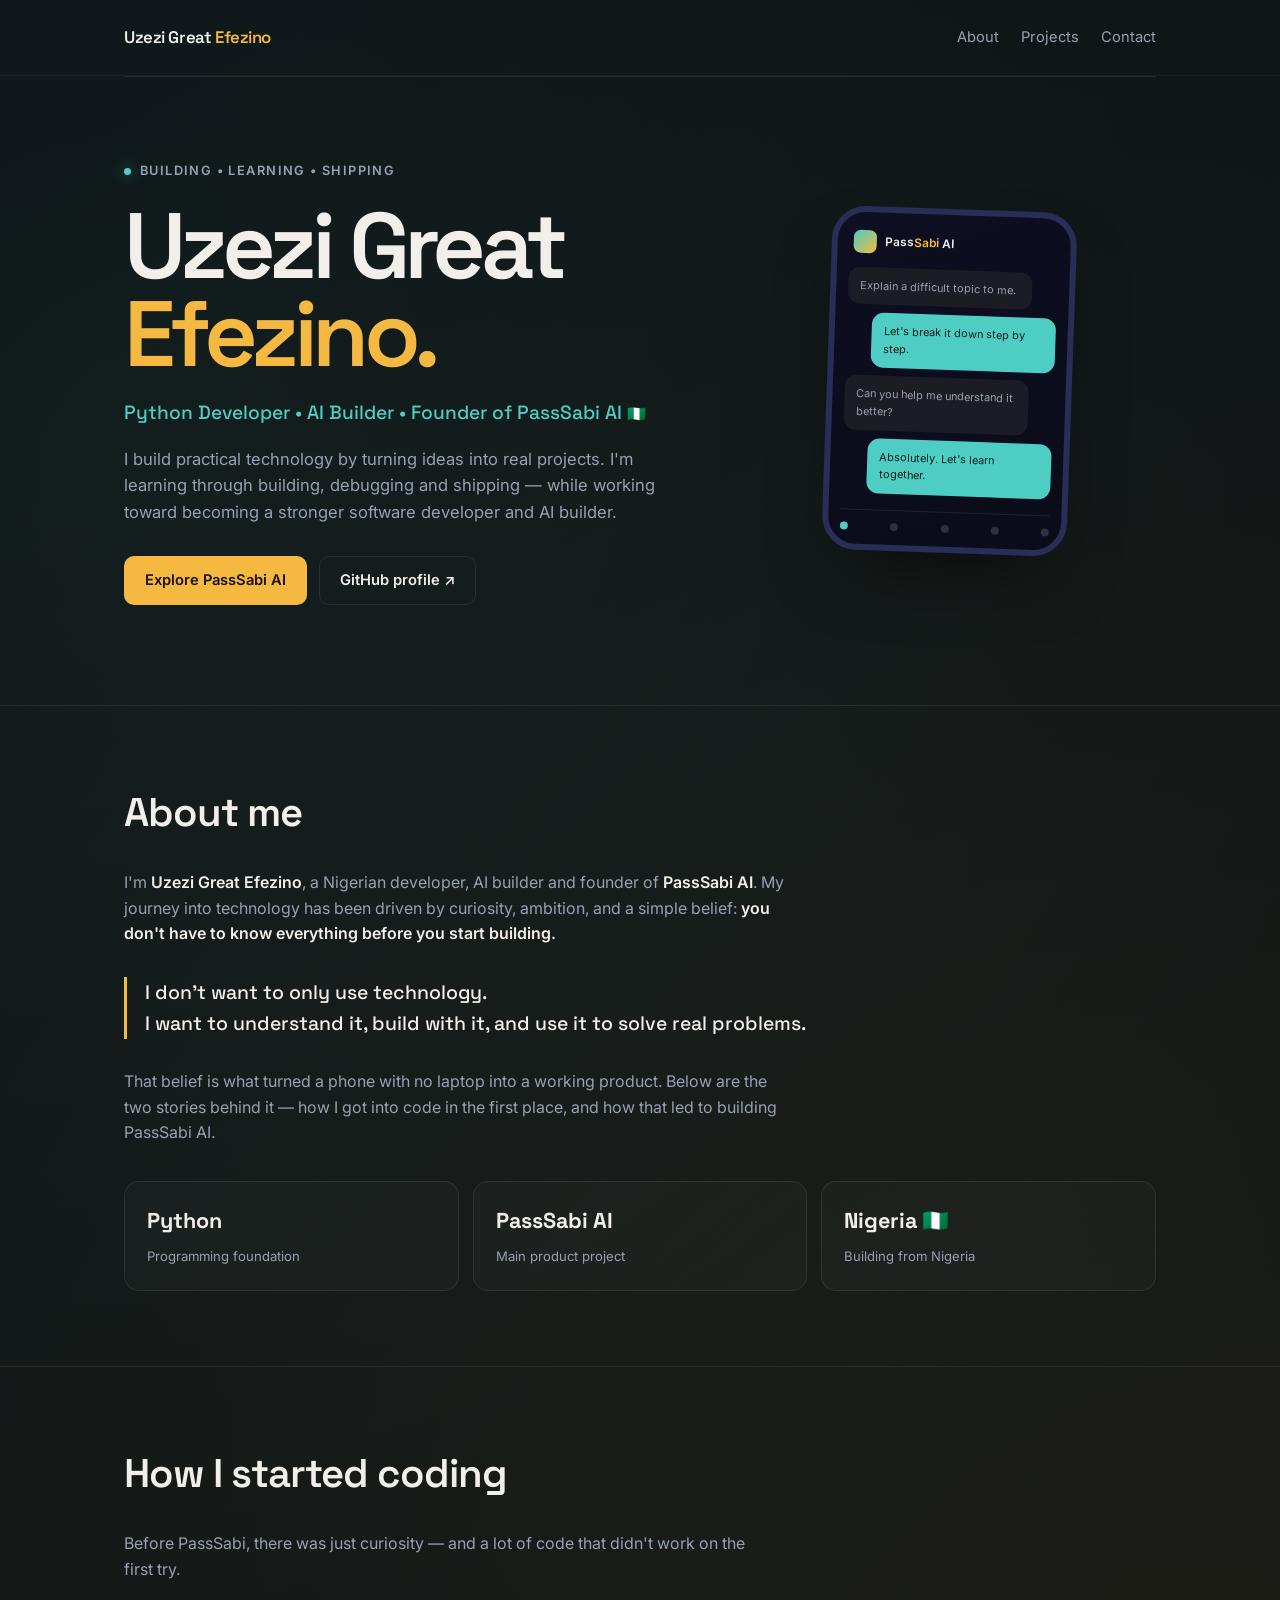
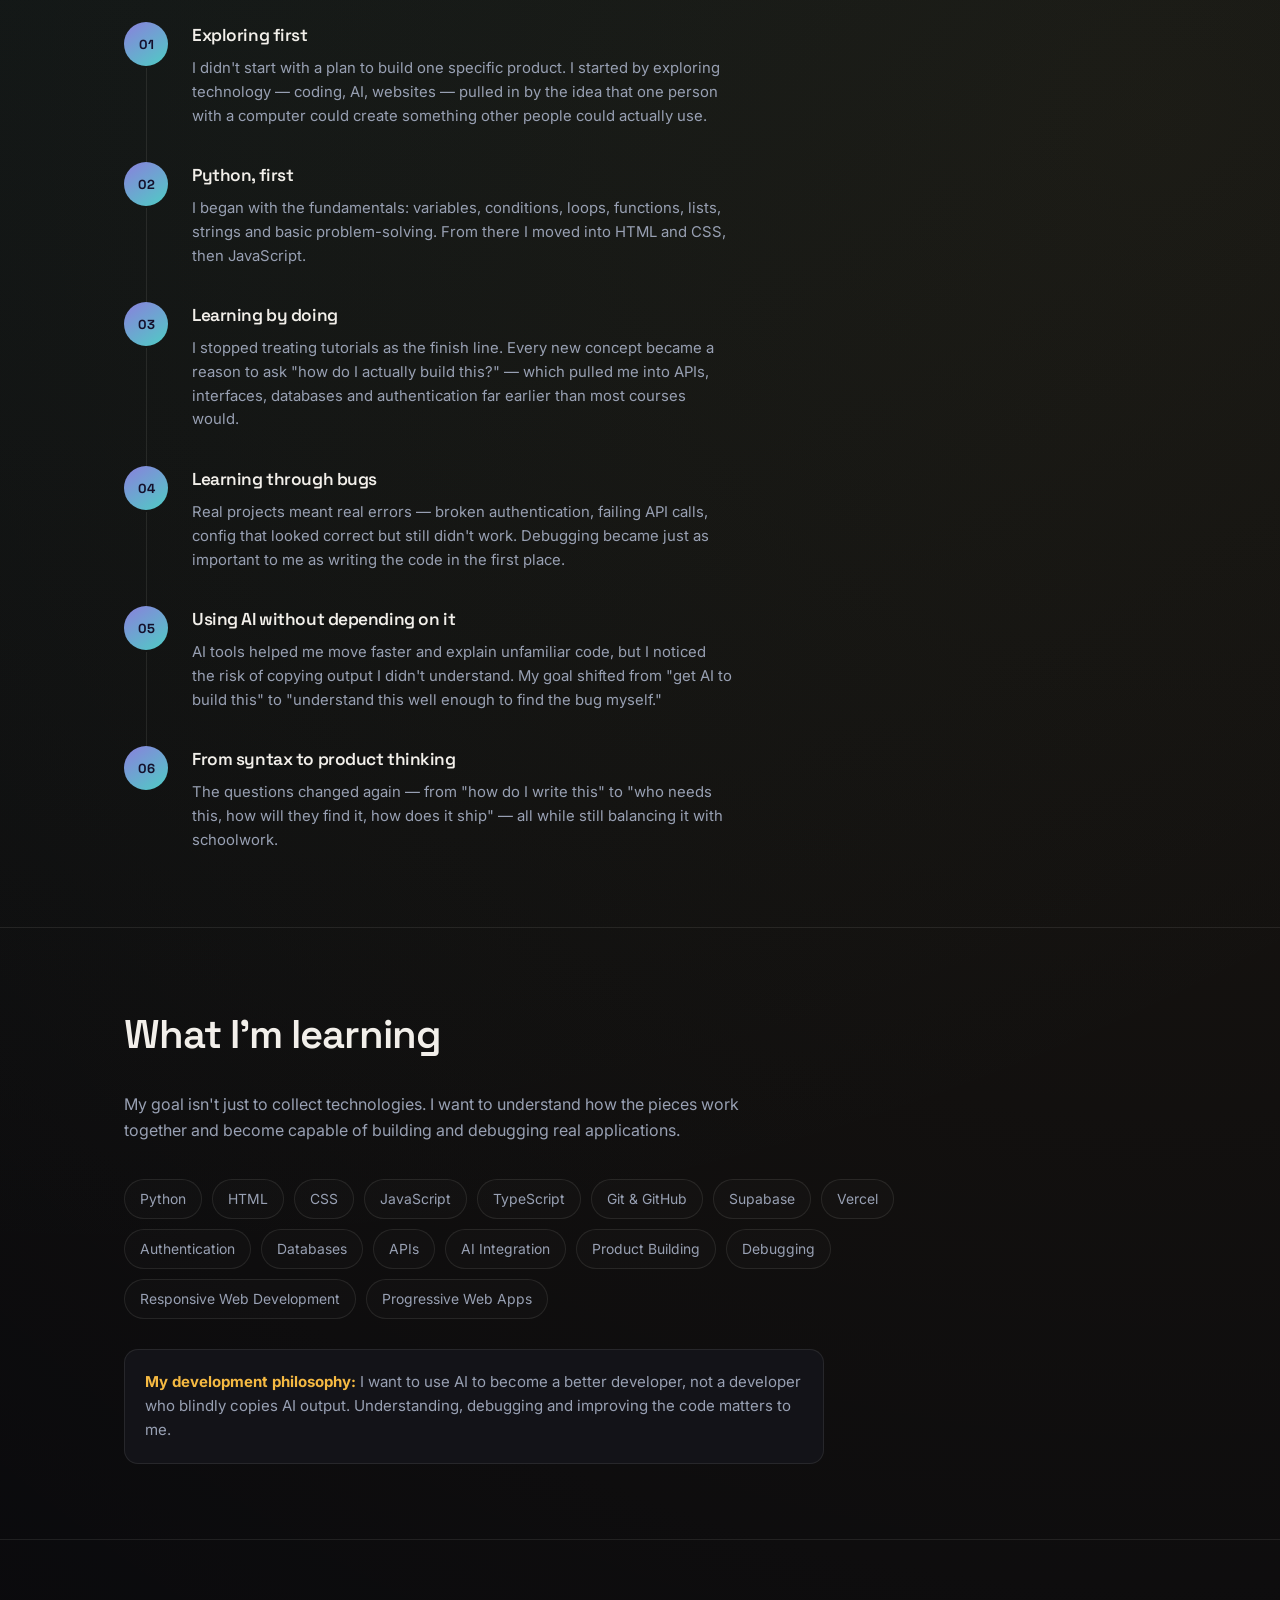
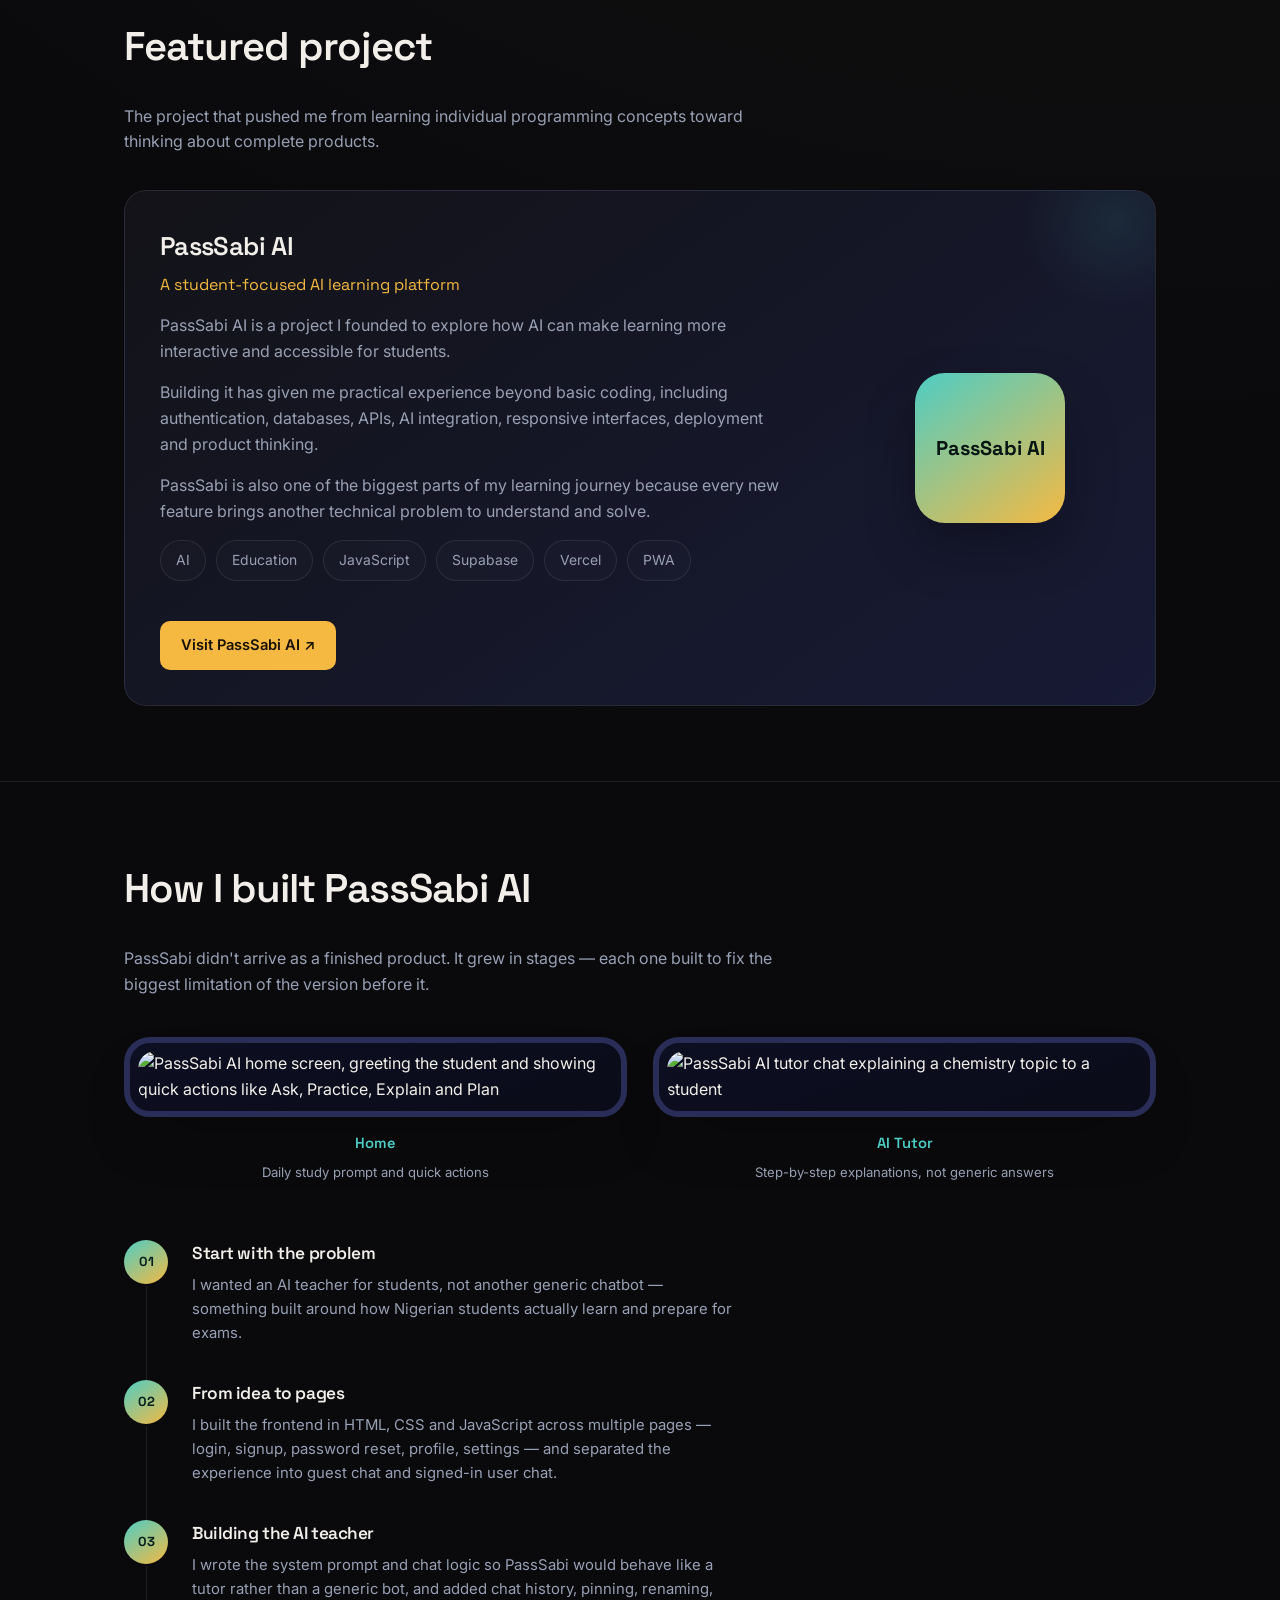
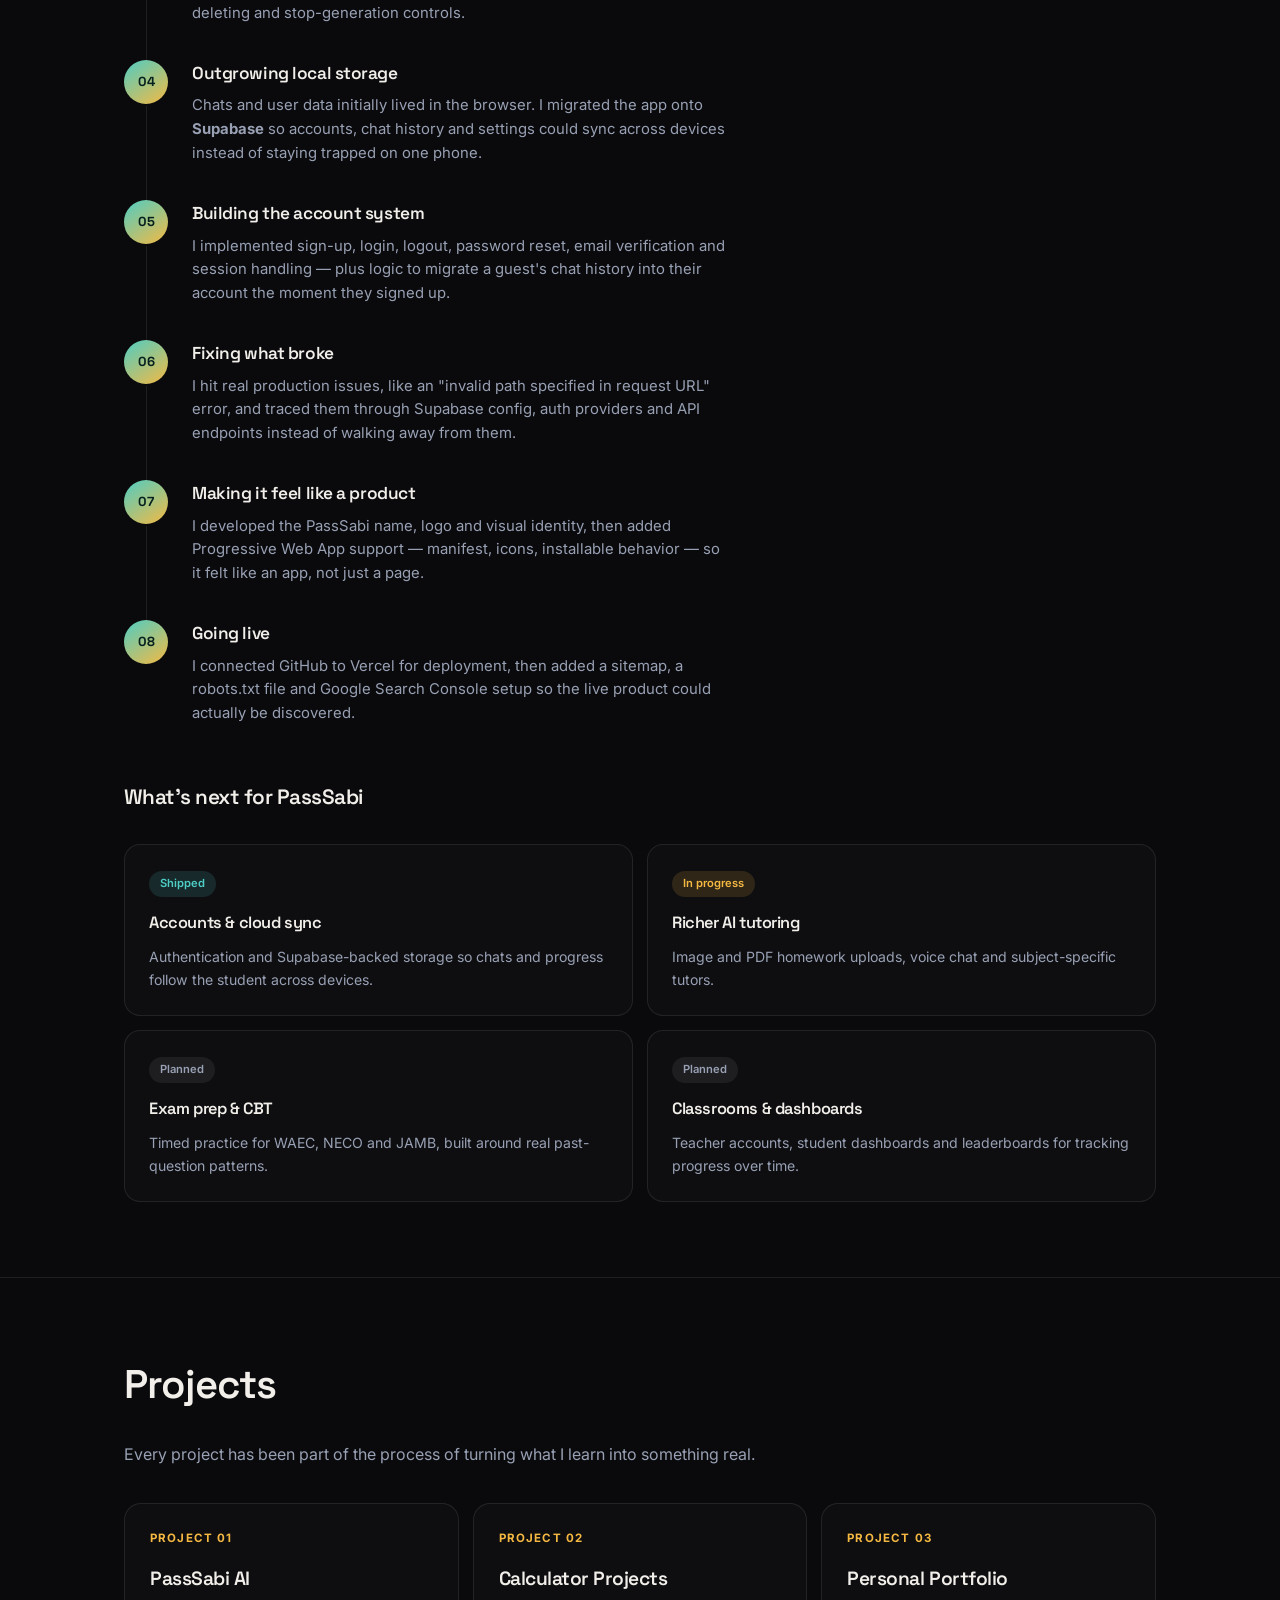
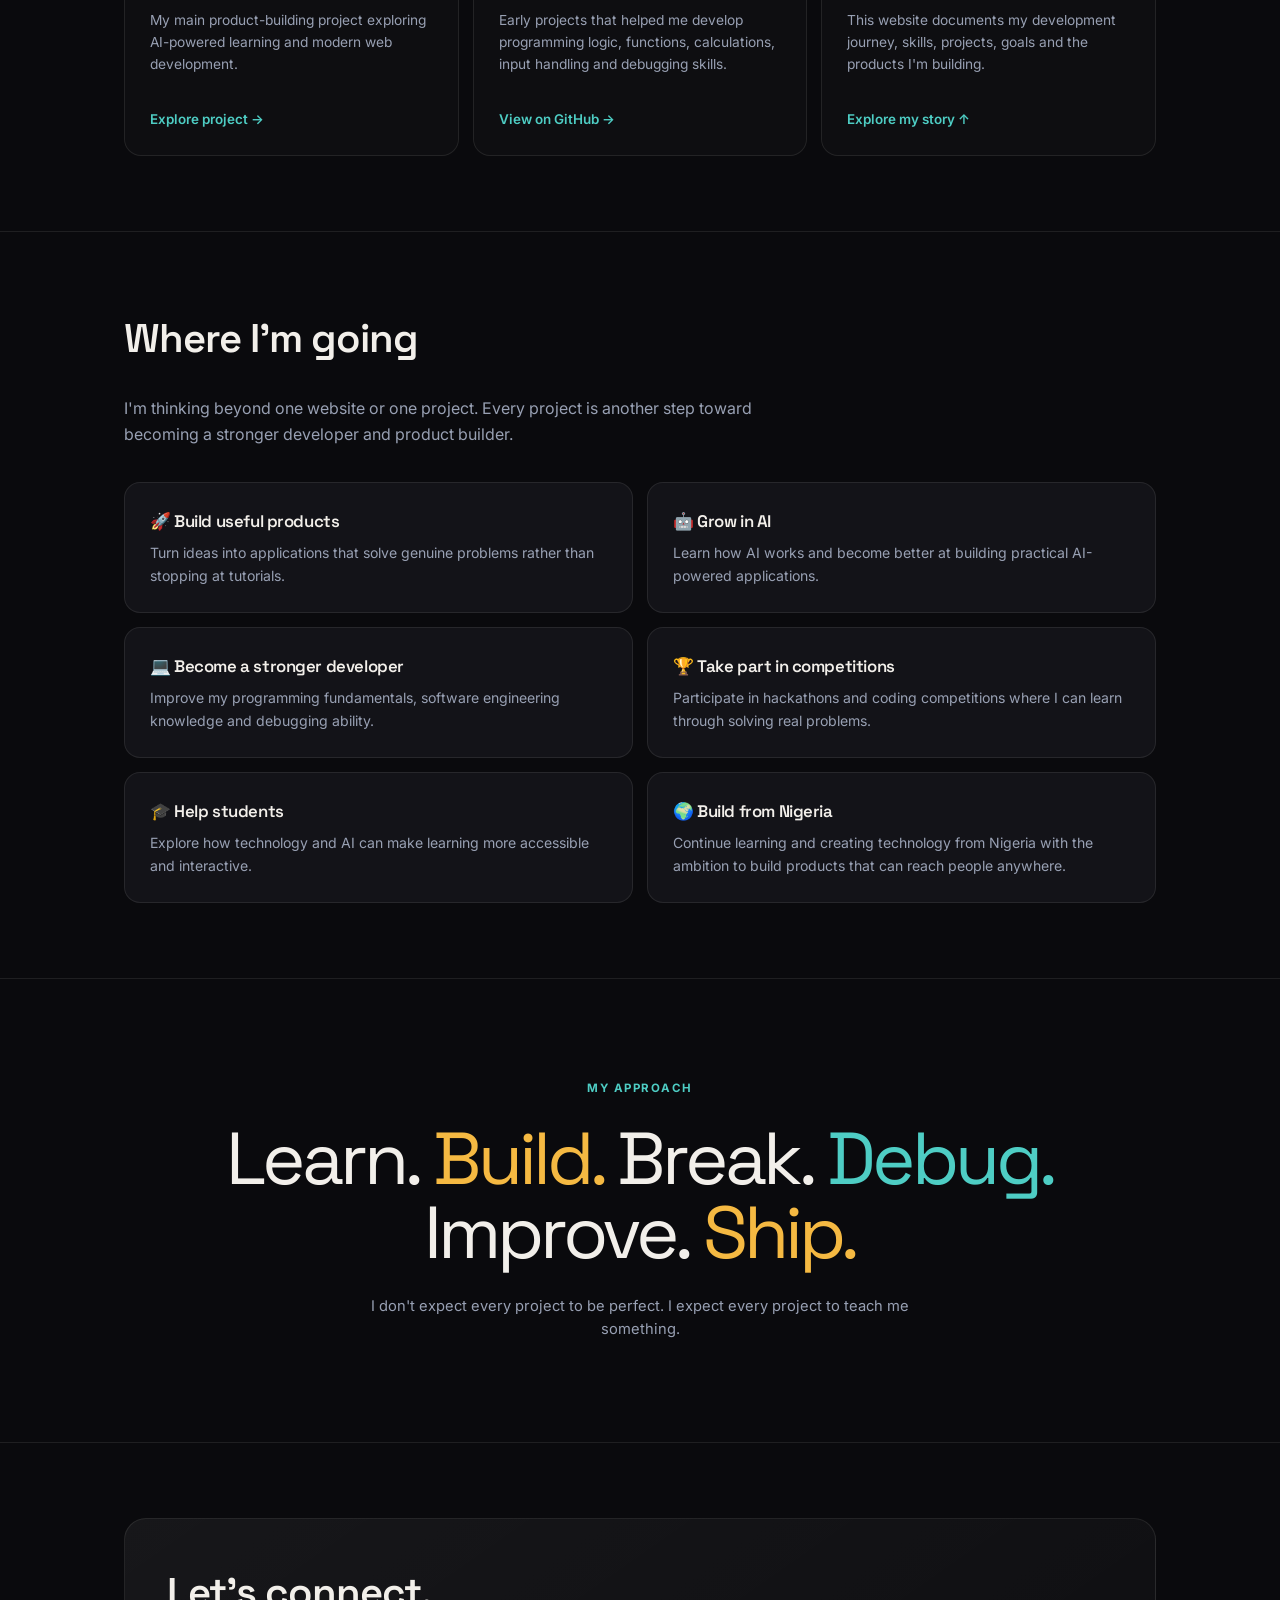
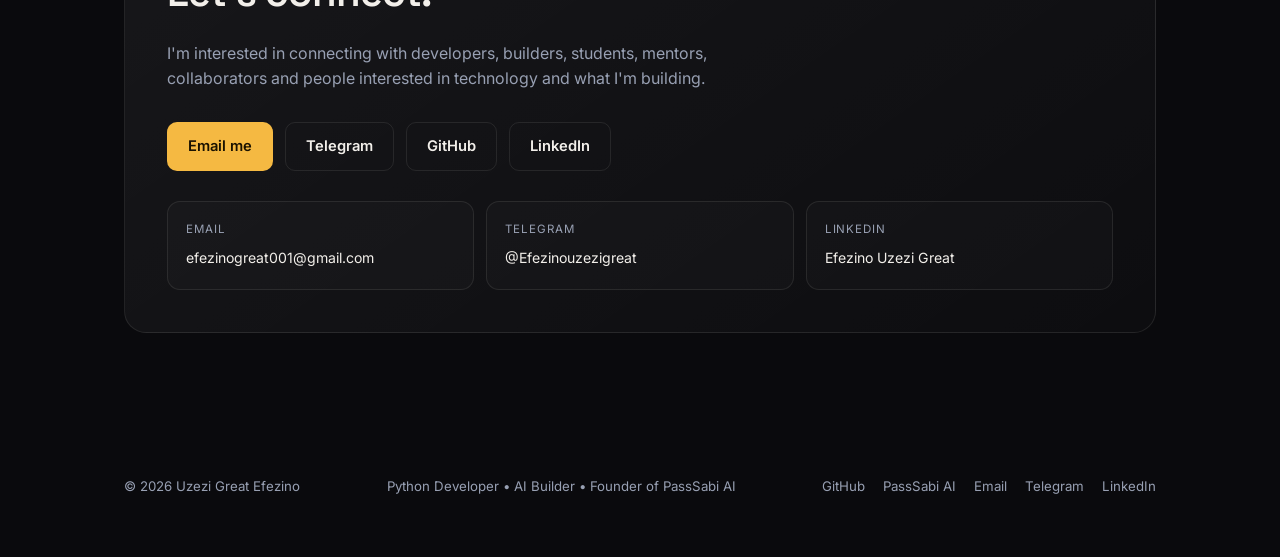
==== index.html @ cd96a14b "Refactor styles and improve font loading in index.html Updated theme colors, modified font loading s" ====
<!DOCTYPE html>
<html lang="en">
<head>
  <meta charset="UTF-8">

  <meta
    name="viewport"
    content="width=device-width, initial-scale=1.0"
  >

  <title>
    Uzezi Great Efezino | Python Developer, AI developer & Founder
  </title>
  
  <meta name="google-site-verification" content="Mf2dahPoH0BTtR7LbX8cLjKeB5iDqpVoZl4-OnSvenU" />
  
  <meta
    name="description"
    content="Uzezi Great Efezino is a Nigerian Python Developer, AI Builder and Founder of PassSabi AI, building practical technology and learning through real projects."
  >

  <meta
    name="keywords"
    content="Uzezi Great Efezino, Python Developer, AI developer, PassSabi AI, Nigerian Developer, Web Developer, Software Developer"
  >

  <meta name="author" content="Uzezi Great Efezino">

  <meta
    property="og:title"
    content="Uzezi Great Efezino | Python Developer & AI developer"
  >

  <meta
    property="og:description"
    content="Python Developer, AI developer and Founder of PassSabi AI."
  >

  <meta property="og:type" content="website">

  <meta
    name="theme-color"
    content="#0A0A0D"
  >

  <link
    rel="preconnect"
    href="https://fonts.googleapis.com"
  >

  <link
    rel="preconnect"
    href="https://fonts.gstatic.com"
    crossorigin
  >

  <link
    rel="preload"
    as="style"
    href="https://fonts.googleapis.com/css2?family=Space+Grotesk:wght@500;600;700&family=Inter:wght@400;500;600&display=swap"
    onload="this.onload=null;this.rel='stylesheet'"
  >
  <noscript>
    <link
      href="https://fonts.googleapis.com/css2?family=Space+Grotesk:wght@500;600;700&family=Inter:wght@400;500;600&display=swap"
      rel="stylesheet"
    >
  </noscript>

  <style>

    :root {
      --bg: #0A0A0D;
      --surface: #131318;
      --surface-2: #1C1C24;
      --gold: #F5B942;
      --teal: #4ECDC4;
      --violet: #8B7FDD;
      --text: #F2EFEA;
      --muted: #98A0B3;
      --border: rgba(242,239,234,0.09);
      --shadow: rgba(0,0,0,.55);
    }

    * {
      box-sizing: border-box;
    }

    html {
      scroll-behavior: smooth;
    }

    body {
      margin: 0;
      background:
        radial-gradient(
          circle at 10% 5%,
          rgba(78,205,196,.09),
          transparent 30%
        ),
        radial-gradient(
          circle at 90% 20%,
          rgba(245,185,66,.07),
          transparent 28%
        ),
        var(--bg);

      color: var(--text);

      font-family:
        "Inter",
        sans-serif;

      line-height: 1.6;

      -webkit-font-smoothing: antialiased;

      overflow-x: hidden;
    }

    ::selection {
      background: var(--gold);
      color: #171200;
    }

    h1,
    h2,
    h3,
    .display,
    .wordmark {
      font-family: "Space Grotesk", sans-serif;
      font-weight: 600;
      letter-spacing: -0.025em;
      margin: 0;
    }

    a {
      color: inherit;
    }

    .wrap {
      max-width: 1080px;
      margin: 0 auto;
      padding: 0 24px;
    }

    /* =========================
       NAVIGATION
    ========================= */

    header.site {
      padding: 24px 0;
      border-bottom: 1px solid rgba(242,239,234,.05);
    }

    .nav-row {
      display: flex;
      justify-content: space-between;
      align-items: center;
      gap: 20px;
    }

    .wordmark {
      font-size: 1.05rem;
    }

    .wordmark span {
      color: var(--gold);
    }

    .nav-links {
      display: flex;
      align-items: center;
      gap: 22px;
    }

    .nav-links a {
      text-decoration: none;
      color: var(--muted);
      font-size: .92rem;
      transition: color .2s ease;
    }

    .nav-links a:hover {
      color: var(--text);
    }

    /* =========================
       HERO
    ========================= */

    .hero {
      padding: 80px 0 100px;

      display: grid;
      grid-template-columns: 1.15fr .85fr;

      gap: 60px;

      align-items: center;
    }

    .eyebrow {
      display: inline-flex;
      align-items: center;
      gap: 9px;

      color: var(--muted);

      font-size: .8rem;
      font-weight: 600;

      text-transform: uppercase;
      letter-spacing: .11em;

      margin-bottom: 20px;
    }

    .eyebrow-dot {
      width: 7px;
      height: 7px;

      border-radius: 50%;

      background: var(--teal);

      box-shadow:
        0 0 14px rgba(78,205,196,.6);
    }

    .hero h1 {
      font-size: clamp(3rem, 8vw, 5.8rem);
      line-height: .95;

      letter-spacing: -.06em;

      margin-bottom: 20px;
    }

    .hero h1 .last-name {
      color: var(--gold);
    }

    .hero .role {
      color: var(--teal);

      font-family: "Space Grotesk", sans-serif;

      font-size: clamp(1rem, 2vw, 1.2rem);
      font-weight: 500;

      margin-bottom: 17px;
    }

    .flag {
      font-size: .8em;
      vertical-align: middle;
    }

    .hero .lede {
      max-width: 63ch;

      color: var(--muted);

      font-size: 1.04rem;

      margin: 0;
    }

    .cta-row {
      display: flex;
      flex-wrap: wrap;
      gap: 12px;

      margin-top: 30px;
    }

    .btn {
      display: inline-flex;

      align-items: center;
      justify-content: center;

      padding: 12px 20px;

      border-radius: 10px;

      text-decoration: none;

      font-size: .92rem;
      font-weight: 600;

      border: 1px solid transparent;

      transition:
        transform .18s ease,
        opacity .18s ease,
        border-color .18s ease;
    }

    .btn:hover {
      transform: translateY(-2px);
    }

    .btn.primary {
      background: var(--gold);
      color: #1A1200;
    }

    .btn.primary:hover {
      opacity: .92;
    }

    .btn.ghost {
      border-color: var(--border);
      color: var(--text);
    }

    .btn.ghost:hover {
      border-color: rgba(242,239,234,.3);
    }

    /* =========================
       PASSSABI PHONE
    ========================= */

    .phone-wrap {
      display: flex;
      justify-content: center;
    }

    .phone {
      width: 245px;

      background:
        linear-gradient(
          160deg,
          #0D0F22,
          #0A0C19
        );

      border-radius: 34px;

      border: 6px solid #292D57;

      padding: 14px 12px;

      box-shadow:
        0 35px 70px -25px var(--shadow);

      transform: rotate(2deg);
    }

    .phone .screen-head {
      display: flex;
      align-items: center;

      gap: 8px;

      padding:
        4px 4px 14px;
    }

    .phone .dot {
      width: 23px;
      height: 23px;

      border-radius: 7px;

      background:
        linear-gradient(
          135deg,
          var(--teal),
          var(--gold)
        );
    }

    .phone .name {
      font-size: .74rem;
      font-weight: 600;
    }

    .phone .name span {
      color: var(--gold);
    }

    .bubble {
      background: var(--surface-2);

      border-radius: 12px;

      padding: 10px 12px;

      font-size: .68rem;

      color: var(--muted);

      margin-bottom: 8px;

      max-width: 88%;
    }

    .bubble.me {
      margin-left: auto;

      background: var(--teal);

      color: #06201d;
    }

    .phone .navbar {
      display: flex;
      justify-content: space-between;

      margin-top: 16px;

      padding-top: 12px;

      border-top:
        1px solid var(--border);
    }

    .phone .navbar .item {
      width: 8px;
      height: 8px;

      border-radius: 50%;

      background:
        rgba(242,239,234,.16);
    }

    .phone .navbar .item.active {
      background: var(--teal);
    }

    /* =========================
       SECTIONS
    ========================= */

    section {
      padding: 75px 0;

      border-top:
        1px solid var(--border);
    }

    section h2 {
      font-size: clamp(1.8rem, 4vw, 2.5rem);

      margin-bottom: 25px;
    }

    .section-intro {
      max-width: 65ch;

      color: var(--muted);

      margin-bottom: 35px;
    }

    /* =========================
       STORY
    ========================= */

    .story p {
      max-width: 67ch;

      color: var(--muted);

      margin:
        0 0 19px;

      font-size: 1rem;
    }

    .story p strong {
      color: var(--text);

      font-weight: 600;
    }

    .pull {
      border-left:
        3px solid var(--gold);

      padding-left: 18px;

      color: var(--text) !important;

      font-family:
        "Space Grotesk",
        sans-serif;

      font-size: 1.22rem !important;

      font-weight: 500;

      margin:
        30px 0 !important;

      max-width: 58ch !important;
    }

    /* =========================
       STATS
    ========================= */

    .stats {
      display: grid;

      grid-template-columns:
        repeat(3, 1fr);

      gap: 14px;

      margin-top: 35px;
    }

    .stat {
      padding: 22px;

      background: rgba(255,255,255,.025);

      border:
        1px solid var(--border);

      border-radius: 15px;
    }

    .stat strong {
      display: block;

      color: var(--text);

      font-family:
        "Space Grotesk",
        sans-serif;

      font-size: 1.35rem;

      margin-bottom: 4px;
    }

    .stat span {
      color: var(--muted);

      font-size: .82rem;
    }

    /* =========================
       SKILLS
    ========================= */

    .tags {
      display: flex;

      flex-wrap: wrap;

      gap: 10px;

      max-width: 800px;
    }

    .tag {
      padding:
        8px 15px;

      border-radius: 999px;

      border:
        1px solid var(--border);

      font-size: .87rem;

      color: var(--muted);

      background:
        rgba(255,255,255,.015);
    }

    .learning-note {
      margin-top: 30px;

      max-width: 700px;

      padding: 20px;

      border-radius: 14px;

      background: var(--surface);

      border:
        1px solid var(--border);

      color: var(--muted);

      font-size: .94rem;
    }

    .learning-note strong {
      color: var(--gold);
    }

    /* =========================
       TIMELINE
       (used by "How I started coding"
       and "How I built PassSabi AI")
    ========================= */

    .timeline {
      position: relative;

      margin-top: 40px;
    }

    .timeline-item {
      position: relative;

      display: grid;

      grid-template-columns: 46px 1fr;

      gap: 22px;

      padding-bottom: 34px;
    }

    .timeline-item::before {
      content: "";

      position: absolute;

      left: 22px;
      top: 46px;
      bottom: -34px;

      width: 1px;

      background: var(--border);
    }

    .timeline-item:last-child {
      padding-bottom: 0;
    }

    .timeline-item:last-child::before {
      display: none;
    }

    .timeline-marker {
      width: 44px;
      height: 44px;

      display: flex;
      align-items: center;
      justify-content: center;

      border-radius: 50%;

      font-family:
        "Space Grotesk",
        sans-serif;

      font-size: .82rem;
      font-weight: 700;

      color: #06201d;

      background:
        linear-gradient(
          145deg,
          var(--teal),
          var(--gold)
        );

      flex-shrink: 0;

      z-index: 1;
    }

    .timeline-marker.violet {
      color: #14102B;

      background:
        linear-gradient(
          145deg,
          var(--violet),
          var(--teal)
        );
    }

    .timeline-content h3 {
      font-size: 1.08rem;

      margin-bottom: 7px;
    }

    .timeline-content p {
      color: var(--muted);

      max-width: 60ch;

      font-size: .93rem;

      margin: 0;
    }

    /* =========================
       ROADMAP
       (used by "How I built PassSabi AI")
    ========================= */

    .roadmap-heading {
      margin-top: 55px;

      font-size: 1.3rem;
    }

    .roadmap-grid {
      display: grid;

      grid-template-columns:
        repeat(2, 1fr);

      gap: 14px;

      margin-top: 30px;
    }

    .roadmap-card {
      padding: 24px;

      border:
        1px solid var(--border);

      border-radius: 16px;

      background:
        rgba(255,255,255,.02);
    }

    .roadmap-card h3 {
      font-size: 1.02rem;

      margin-bottom: 10px;
    }

    .roadmap-card p {
      color: var(--muted);

      font-size: .88rem;

      margin: 0;
    }

    .status {
      display: inline-block;

      padding: 4px 11px;

      border-radius: 999px;

      font-size: .7rem;
      font-weight: 600;

      margin-bottom: 13px;
    }

    .status.shipped {
      color: var(--teal);

      background: rgba(78,205,196,.14);
    }

    .status.progress {
      color: var(--gold);

      background: rgba(245,185,66,.14);
    }

    .status.planned {
      color: var(--muted);

      background: rgba(242,239,234,.07);
    }

    /* =========================
       SHOWCASE
       (real PassSabi screenshots,
       used in "How I built PassSabi AI")
    ========================= */

    .showcase-grid {
      display: grid;

      grid-template-columns:
        repeat(2, 1fr);

      gap: 26px;

      margin: 40px 0 55px;
    }

    .showcase-frame {
      border-radius: 26px;

      border:
        6px solid #292D57;

      background:
        linear-gradient(
          160deg,
          #0D0F22,
          #0A0C19
        );

      padding: 8px;

      box-shadow:
        0 30px 60px -30px var(--shadow);
    }

    .showcase-frame img {
      display: block;

      width: 100%;

      border-radius: 18px;
    }

    .showcase-caption {
      margin-top: 15px;

      text-align: center;
    }

    .showcase-caption .label {
      display: block;

      color: var(--teal);

      font-family:
        "Space Grotesk",
        sans-serif;

      font-weight: 600;

      font-size: .92rem;

      margin-bottom: 4px;
    }

    .showcase-caption .sub {
      color: var(--muted);

      font-size: .82rem;
    }

    /* =========================
       PASSSABI PROJECT
    ========================= */

    .project {
      display: grid;

      grid-template-columns:
        1fr 260px;

      gap: 30px;

      background:
        linear-gradient(
          145deg,
          var(--surface),
          #171A35
        );

      border:
        1px solid var(--border);

      border-radius: 22px;

      padding: 35px;

      overflow: hidden;

      position: relative;
    }

    .project::after {
      content: "";

      position: absolute;

      width: 200px;
      height: 200px;

      border-radius: 50%;

      background:
        radial-gradient(
          circle,
          rgba(78,205,196,.1),
          transparent 65%
        );

      right: -60px;
      top: -70px;

      pointer-events: none;
    }

    .project h3 {
      font-size: 1.6rem;
    }

    .project .tagline {
      color: var(--gold);

      font-family:
        "Space Grotesk",
        sans-serif;

      margin-top: 5px;
    }

    .project p {
      color: var(--muted);

      max-width: 63ch;
    }

    .project .btn {
      margin-top: 10px;
    }

    .project-side {
      display: flex;

      align-items: center;
      justify-content: center;
    }

    .project-logo {
      width: 150px;
      height: 150px;

      border-radius: 30px;

      display: flex;

      align-items: center;
      justify-content: center;

      font-family:
        "Space Grotesk",
        sans-serif;

      font-size: 1.25rem;

      font-weight: 700;

      color: #061513;

      background:
        linear-gradient(
          145deg,
          var(--teal),
          var(--gold)
        );

      box-shadow:
        0 25px 50px
        rgba(0,0,0,.25);
    }

    /* =========================
       PROJECT CARDS
    ========================= */

    .projects-grid {
      display: grid;

      grid-template-columns:
        repeat(3, 1fr);

      gap: 14px;

      margin-top: 35px;
    }

    .project-card {
      display: flex;

      flex-direction: column;

      justify-content: space-between;

      min-height: 245px;

      padding: 25px;

      border:
        1px solid var(--border);

      border-radius: 17px;

      background:
        rgba(255,255,255,.02);

      transition:
        transform .2s ease,
        border-color .2s ease;
    }

    .project-card:hover {
      transform: translateY(-4px);

      border-color:
        rgba(242,239,234,.25);
    }

    .project-card .number {
      color: var(--gold);

      font-size: .72rem;

      font-weight: 700;

      letter-spacing: .1em;
    }

    .project-card h3 {
      margin-top: 17px;

      font-size: 1.2rem;
    }

    .project-card p {
      color: var(--muted);

      font-size: .86rem;
    }

    .project-link {
      display: inline-block;

      margin-top: 20px;

      text-decoration: none;

      font-size: .84rem;

      font-weight: 600;

      color: var(--teal);
    }

    /* =========================
       GOALS
    ========================= */

    .goals-grid {
      display: grid;

      grid-template-columns:
        repeat(2, 1fr);

      gap: 14px;

      margin-top: 35px;
    }

    .goal {
      padding: 25px;

      border:
        1px solid var(--border);

      border-radius: 16px;

      background: var(--surface);
    }

    .goal h3 {
      margin-bottom: 7px;

      font-size: 1.05rem;
    }

    .goal p {
      color: var(--muted);

      margin: 0;

      font-size: .88rem;
    }

    /* =========================
       PHILOSOPHY
    ========================= */

    .philosophy {
      text-align: center;

      padding:
        100px 0;
    }

    .philosophy-label {
      color: var(--teal);

      text-transform: uppercase;

      letter-spacing: .13em;

      font-size: .72rem;

      font-weight: 700;
    }

    .quote {
      max-width: 900px;

      margin:
        25px auto 0;

      font-family:
        "Space Grotesk",
        sans-serif;

      font-size:
        clamp(2.2rem, 7vw, 4.6rem);

      line-height: 1;

      letter-spacing: -.055em;
    }

    .quote .gold {
      color: var(--gold);
    }

    .quote .teal {
      color: var(--teal);
    }

    .philosophy-note {
      max-width: 550px;

      margin:
        25px auto 0;

      color: var(--muted);

      font-size: .92rem;
    }

    /* =========================
       CONTACT
    ========================= */

    .contact-box {
      padding: 42px;

      border:
        1px solid var(--border);

      border-radius: 22px;

      background:
        linear-gradient(
          145deg,
          rgba(255,255,255,.055),
          rgba(255,255,255,.015)
        );
    }

    .contact-box h2 {
      margin-bottom: 12px;
    }

    .contact-box > p {
      max-width: 63ch;

      color: var(--muted);
    }

    .contact-info {
      display: grid;

      grid-template-columns:
        repeat(3, 1fr);

      gap: 12px;

      margin-top: 30px;
    }

    .contact-item {
      padding: 18px;

      border:
        1px solid var(--border);

      border-radius: 13px;

      background:
        rgba(255,255,255,.02);
    }

    .contact-item .label {
      display: block;

      color: var(--muted);

      font-size: .72rem;

      text-transform: uppercase;

      letter-spacing: .08em;

      margin-bottom: 6px;
    }

    .contact-item a {
      color: var(--text);

      text-decoration: none;

      font-size: .88rem;

      word-break: break-word;
    }

    .contact-item a:hover {
      color: var(--teal);
    }

    /* =========================
       FOOTER
    ========================= */

    footer {
      padding:
        45px 0 60px;

      color: var(--muted);

      font-size: .83rem;
    }

    .foot-row {
      display: flex;

      justify-content: space-between;

      gap: 20px;

      flex-wrap: wrap;
0
      border-top:
        1px solid var(--border);

      padding-top: 23px;
    }

    .footer-links {
      display: flex;

      gap: 18px;
    }

    .footer-links a {
      color: var(--muted);

      text-decoration: none;
    }

    .footer-links a:hover {
      color: var(--text);
    }

    /* =========================
       ANIMATION
    ========================= */

    @media (
      prefers-reduced-motion: no-preference
    ) {

      .reveal {
        opacity: 0;

        transform:
          translateY(15px);

        animation:
          rise .7s ease forwards;
      }

      .reveal.delay {
        animation-delay: .12s;
      }

      @keyframes rise {

        to {
          opacity: 1;
          transform: none;
        }

      }

    }

    /* =========================
       TABLET
    ========================= */

    @media (max-width: 850px) {

      .hero {
        grid-template-columns: 1fr;

        padding-top: 65px;
      }

      .phone-wrap {
        padding-top: 10px;
      }

      .project {
        grid-template-columns: 1fr;
      }

      .project-side {
        justify-content: flex-start;
      }

      .projects-grid {
        grid-template-columns: 1fr;
      }

      .contact-info {
        grid-template-columns: 1fr;
      }

      .roadmap-grid {
        grid-template-columns: 1fr;
      }

      .showcase-grid {
        grid-template-columns: 1fr;

        max-width: 320px;

        margin-left: auto;
        margin-right: auto;
      }

    }

    /* =========================
       MOBILE
    ========================= */

    @media (max-width: 600px) {

      .wrap {
        padding:
          0 19px;
      }

      header.site {
        padding: 20px 0;
      }

      .nav-links {
        gap: 12px;
      }

      .nav-links a:nth-child(1) {
        display: none;
      }

      .hero {
        padding:
          65px 0 75px;
      }

      .hero h1 {
        font-size:
          clamp(3rem, 16vw, 4.6rem);
      }

      .cta-row {
        flex-direction: column;
      }

      .btn {
        width: 100%;
      }

      section {
        padding:
          62px 0;
      }

      .stats {
        grid-template-columns: 1fr;
      }

      .project {
        padding: 27px;
      }

      .project-logo {
        width: 125px;
        height: 125px;
      }

      .goals-grid {
        grid-template-columns: 1fr;
      }

      .contact-box {
        padding: 27px;
      }

      .footer-links {
        flex-wrap: wrap;
      }

      .timeline-item {
        grid-template-columns: 36px 1fr;

        gap: 15px;

        padding-bottom: 28px;
      }

      .timeline-item::before {
        left: 17px;
        top: 40px;
      }

      .timeline-marker {
        width: 36px;
        height: 36px;

        font-size: .72rem;
      }

    }

  </style>
</head>

<body>

  <!-- ========================================
       HEADER
  ========================================= -->

  <header class="site">

    <div class="wrap nav-row">

      <div class="wordmark">
        Uzezi Great <span>Efezino</span>
      </div>

      <nav class="nav-links">

        <a href="#about">
          About
        </a>

        <a
          href="#projects"
          aria-label="Projects"
        >
          Projects
        </a>

        <a
          href="#contact"
          aria-label="Contact"
        >
          Contact
        </a>

      </nav>

    </div>

  </header>


  <!-- ========================================
       MAIN
  ========================================= -->

  <main>

    <!-- ======================================
         HERO
    ======================================= -->

    <div class="wrap">

      <section class="hero">

        <div class="reveal">

          <div class="eyebrow">

            <span class="eyebrow-dot"></span>

            Building • Learning • Shipping

          </div>

          <h1>

            Uzezi Great

            <br>

            <span class="last-name">
              Efezino.
            </span>

          </h1>

          <p class="role">

            Python Developer • AI Builder • Founder of
            PassSabi AI

            <span class="flag">
              🇳🇬
            </span>

          </p>

          <p class="lede">

            I build practical technology by turning ideas
            into real projects. I'm learning through
            building, debugging and shipping — while
            working toward becoming a stronger software
            developer and AI builder.

          </p>

          <div class="cta-row">

            <a
              class="btn primary"
              href="https://passsabi-ai.vercel.app"
              target="_blank"
              rel="noopener noreferrer"
            >
              Explore PassSabi AI
            </a>

            <a
              class="btn ghost"
              href="https://github.com/Efezinocode"
              target="_blank"
              rel="noopener noreferrer"
            >
              GitHub profile ↗
            </a>

          </div>

        </div>


        <div class="phone-wrap reveal delay">

          <div class="phone">
                  <div class="screen-head">

        <div class="dot"></div>

        <div class="name">
          Pass<span>Sabi</span> AI
        </div>

      </div>

      <div class="bubble">
        Explain a difficult topic to me.
      </div>

      <div class="bubble me">
        Let's break it down step by step.
      </div>

      <div class="bubble">
        Can you help me understand it better?
      </div>

      <div class="bubble me">
        Absolutely. Let's learn together.
      </div>

      <div class="navbar">

        <div class="item active"></div>
        <div class="item"></div>
        <div class="item"></div>
        <div class="item"></div>
        <div class="item"></div>

      </div>

    </div>

  </div>

</section>

</div>


<!-- ======================================
     ABOUT
======================================= -->

<section id="about">

  <div class="wrap story">

    <h2>
      About me
    </h2>

    <p>
      I'm <strong>Uzezi Great Efezino</strong>, a Nigerian
      developer, AI builder and founder of
      <strong>PassSabi AI</strong>. My journey into
      technology has been driven by curiosity, ambition,
      and a simple belief:
      <strong>
        you don't have to know everything before you
        start building.
      </strong>
    </p>

    <p class="pull">
      I don't want to only use technology.
      <br>
      I want to understand it, build with it, and use it
      to solve real problems.
    </p>

    <p>
      That belief is what turned a phone with no laptop
      into a working product. Below are the two stories
      behind it — how I got into code in the first place,
      and how that led to building PassSabi AI.
    </p>

    <div class="stats">

      <div class="stat">

        <strong>
          Python
        </strong>

        <span>
          Programming foundation
        </span>

      </div>

      <div class="stat">

        <strong>
          PassSabi AI
        </strong>

        <span>
          Main product project
        </span>

      </div>

      <div class="stat">

        <strong>
          Nigeria 🇳🇬
        </strong>

        <span>
          Building from Nigeria
        </span>

      </div>

    </div>

  </div>

</section>


<!-- ======================================
     HOW I STARTED CODING
======================================= -->

<section id="coding-journey">

  <div class="wrap">

    <h2>
      How I started coding
    </h2>

    <p class="section-intro">

      Before PassSabi, there was just curiosity — and a
      lot of code that didn't work on the first try.

    </p>

    <div class="timeline">

      <div class="timeline-item">

        <div class="timeline-marker violet">
          01
        </div>

        <div class="timeline-content">

          <h3>
            Exploring first
          </h3>

          <p>
            I didn't start with a plan to build one
            specific product. I started by exploring
            technology — coding, AI, websites — pulled in
            by the idea that one person with a computer
            could create something other people could
            actually use.
          </p>

        </div>

      </div>


      <div class="timeline-item">

        <div class="timeline-marker violet">
          02
        </div>

        <div class="timeline-content">

          <h3>
            Python, first
          </h3>

          <p>
            I began with the fundamentals: variables,
            conditions, loops, functions, lists, strings
            and basic problem-solving. From there I moved
            into HTML and CSS, then JavaScript.
          </p>

        </div>

      </div>


      <div class="timeline-item">

        <div class="timeline-marker violet">
          03
        </div>

        <div class="timeline-content">

          <h3>
            Learning by doing
          </h3>

          <p>
            I stopped treating tutorials as the finish
            line. Every new concept became a reason to ask
            "how do I actually build this?" — which pulled
            me into APIs, interfaces, databases and
            authentication far earlier than most courses
            would.
          </p>

        </div>

      </div>


      <div class="timeline-item">

        <div class="timeline-marker violet">
          04
        </div>

        <div class="timeline-content">

          <h3>
            Learning through bugs
          </h3>

          <p>
            Real projects meant real errors — broken
            authentication, failing API calls, config that
            looked correct but still didn't work.
            Debugging became just as important to me as
            writing the code in the first place.
          </p>

        </div>

      </div>


      <div class="timeline-item">

        <div class="timeline-marker violet">
          05
        </div>

        <div class="timeline-content">

          <h3>
            Using AI without depending on it
          </h3>

          <p>
            AI tools helped me move faster and explain
            unfamiliar code, but I noticed the risk of
            copying output I didn't understand. My goal
            shifted from "get AI to build this" to
            "understand this well enough to find the bug
            myself."
          </p>

        </div>

      </div>


      <div class="timeline-item">

        <div class="timeline-marker violet">
          06
        </div>

        <div class="timeline-content">

          <h3>
            From syntax to product thinking
          </h3>

          <p>
            The questions changed again — from "how do I
            write this" to "who needs this, how will they
            find it, how does it ship" — all while still
            balancing it with schoolwork.
          </p>

        </div>

      </div>

    </div>

  </div>

</section>
    <!-- ======================================
     SKILLS
======================================= -->

<section>

  <div class="wrap">

    <h2>
      What I'm learning
    </h2>

    <p class="section-intro">

      My goal isn't just to collect technologies. I want
      to understand how the pieces work together and
      become capable of building and debugging real
      applications.

    </p>

    <div class="tags">

      <span class="tag">
        Python
      </span>

      <span class="tag">
        HTML
      </span>

      <span class="tag">
        CSS
      </span>

      <span class="tag">
        JavaScript
      </span>

      <span class="tag">
        TypeScript
      </span>

      <span class="tag">
        Git &amp; GitHub
      </span>

      <span class="tag">
        Supabase
      </span>

      <span class="tag">
        Vercel
      </span>

      <span class="tag">
        Authentication
      </span>

      <span class="tag">
        Databases
      </span>

      <span class="tag">
        APIs
      </span>

      <span class="tag">
        AI Integration
      </span>

      <span class="tag">
        Product Building
      </span>

      <span class="tag">
        Debugging
      </span>

      <span class="tag">
        Responsive Web Development
      </span>

      <span class="tag">
        Progressive Web Apps
      </span>

    </div>

    <div class="learning-note">

      <strong>
        My development philosophy:
      </strong>

      I want to use AI to become a better developer,
      not a developer who blindly copies AI output.
      Understanding, debugging and improving the code
      matters to me.

    </div>

  </div>

</section>


<!-- ======================================
     PASSSABI
======================================= -->

<section id="passsabi">

  <div class="wrap">

    <h2>
      Featured project
    </h2>

    <p class="section-intro">

      The project that pushed me from learning individual
      programming concepts toward thinking about complete
      products.

    </p>

    <div class="project">

      <div>

        <h3>
          PassSabi AI
        </h3>

        <div class="tagline">
          A student-focused AI learning platform
        </div>

        <p>
          PassSabi AI is a project I founded to explore how
          AI can make learning more interactive and
          accessible for students.
        </p>

        <p>
          Building it has given me practical experience
          beyond basic coding, including authentication,
          databases, APIs, AI integration, responsive
          interfaces, deployment and product thinking.
        </p>

        <p>
          PassSabi is also one of the biggest parts of my
          learning journey because every new feature brings
          another technical problem to understand and solve.
        </p>

        <div class="tags">

          <span class="tag">
            AI
          </span>

          <span class="tag">
            Education
          </span>

          <span class="tag">
            JavaScript
          </span>

          <span class="tag">
            Supabase
          </span>

          <span class="tag">
            Vercel
          </span>

          <span class="tag">
            PWA
          </span>

        </div>

        <div class="cta-row">

          <a
            class="btn primary"
            href="https://passsabi-ai.vercel.app"
            target="_blank"
            rel="noopener noreferrer"
          >
            Visit PassSabi AI ↗
          </a>

        </div>

      </div>

      <div class="project-side">

        <div class="project-logo">
          PassSabi AI
        </div>

      </div>

    </div>

  </div>

</section>


<!-- ======================================
     HOW I BUILT PASSSABI AI
======================================= -->

<section id="passsabi-story">

  <div class="wrap">

    <h2>
      How I built PassSabi AI
    </h2>

    <p class="section-intro">

      PassSabi didn't arrive as a finished product. It grew
      in stages — each one built to fix the biggest
      limitation of the version before it.

    </p>

    <div class="showcase-grid">

      <div class="showcase-item">

        <div class="showcase-frame">
          <img
            src="assets/passsabi-home.jpg"
            alt="PassSabi AI home screen, greeting the student and showing quick actions like Ask, Practice, Explain and Plan"
            loading="lazy"
          >
        </div>

        <div class="showcase-caption">

          <span class="label">
            Home
          </span>

          <span class="sub">
            Daily study prompt and quick actions
          </span>

        </div>

      </div>


      <div class="showcase-item">

        <div class="showcase-frame">
          <img
            src="assets/passsabi-tutor.jpg"
            alt="PassSabi AI tutor chat explaining a chemistry topic to a student"
            loading="lazy"
          >
        </div>

        <div class="showcase-caption">

          <span class="label">
            AI Tutor
          </span>

          <span class="sub">
            Step-by-step explanations, not generic answers
          </span>

        </div>

      </div>

    </div>

    <div class="timeline">

      <div class="timeline-item">

        <div class="timeline-marker">
          01
        </div>

        <div class="timeline-content">

          <h3>
            Start with the problem
          </h3>

          <p>
            I wanted an AI teacher for students, not
            another generic chatbot — something built
            around how Nigerian students actually learn
            and prepare for exams.
          </p>

        </div>

      </div>


      <div class="timeline-item">

        <div class="timeline-marker">
          02
        </div>

        <div class="timeline-content">

          <h3>
            From idea to pages
          </h3>

          <p>
            I built the frontend in HTML, CSS and
            JavaScript across multiple pages — login,
            signup, password reset, profile, settings —
            and separated the experience into guest chat
            and signed-in user chat.
          </p>

        </div>

      </div>


      <div class="timeline-item">

        <div class="timeline-marker">
          03
        </div>

        <div class="timeline-content">

          <h3>
            Building the AI teacher
          </h3>

          <p>
            I wrote the system prompt and chat logic so
            PassSabi would behave like a tutor rather than
            a generic bot, and added chat history, pinning,
            renaming, deleting and stop-generation controls.
          </p>

        </div>

      </div>


      <div class="timeline-item">

        <div class="timeline-marker">
          04
        </div>

        <div class="timeline-content">

          <h3>
            Outgrowing local storage
          </h3>

          <p>
            Chats and user data initially lived in the
            browser. I migrated the app onto
            <strong>Supabase</strong> so accounts, chat
            history and settings could sync across devices
            instead of staying trapped on one phone.
          </p>

        </div>

      </div>


      <div class="timeline-item">

        <div class="timeline-marker">
          05
        </div>

        <div class="timeline-content">

          <h3>
            Building the account system
          </h3>

          <p>
            I implemented sign-up, login, logout, password
            reset, email verification and session handling
            — plus logic to migrate a guest's chat history
            into their account the moment they signed up.
          </p>

        </div>

      </div>


      <div class="timeline-item">

        <div class="timeline-marker">
          06
        </div>

        <div class="timeline-content">

          <h3>
            Fixing what broke
          </h3>

          <p>
            I hit real production issues, like an "invalid
            path specified in request URL" error, and
            traced them through Supabase config, auth
            providers and API endpoints instead of walking
            away from them.
          </p>

        </div>

      </div>


      <div class="timeline-item">

        <div class="timeline-marker">
          07
        </div>

        <div class="timeline-content">

          <h3>
            Making it feel like a product
          </h3>

          <p>
            I developed the PassSabi name, logo and visual
            identity, then added Progressive Web App
            support — manifest, icons, installable
            behavior — so it felt like an app, not just a
            page.
          </p>

        </div>

      </div>


      <div class="timeline-item">

        <div class="timeline-marker">
          08
        </div>

        <div class="timeline-content">

          <h3>
            Going live
          </h3>

          <p>
            I connected GitHub to Vercel for deployment,
            then added a sitemap, a robots.txt file and
            Google Search Console setup so the live product
            could actually be discovered.
          </p>

        </div>

      </div>

    </div>

    <h3 class="roadmap-heading">
      What's next for PassSabi
    </h3>

    <div class="roadmap-grid">

      <div class="roadmap-card">

        <span class="status shipped">
          Shipped
        </span>

        <h3>
          Accounts &amp; cloud sync
        </h3>

        <p>
          Authentication and Supabase-backed storage so
          chats and progress follow the student across
          devices.
        </p>

      </div>


      <div class="roadmap-card">

        <span class="status progress">
          In progress
        </span>

        <h3>
          Richer AI tutoring
        </h3>

        <p>
          Image and PDF homework uploads, voice chat and
          subject-specific tutors.
        </p>

      </div>


      <div class="roadmap-card">

        <span class="status planned">
          Planned
        </span>

        <h3>
          Exam prep &amp; CBT
        </h3>

        <p>
          Timed practice for WAEC, NECO and JAMB, built
          around real past-question patterns.
        </p>

      </div>


      <div class="roadmap-card">

        <span class="status planned">
          Planned
        </span>

        <h3>
          Classrooms &amp; dashboards
        </h3>

        <p>
          Teacher accounts, student dashboards and
          leaderboards for tracking progress over time.
        </p>

      </div>

    </div>

  </div>

</section>
    <!-- ======================================
     PROJECTS
======================================= -->

<section id="projects">

  <div class="wrap">

    <h2>
      Projects
    </h2>

    <p class="section-intro">

      Every project has been part of the process of
      turning what I learn into something real.

    </p>

    <div class="projects-grid">

      <article class="project-card">

        <div>

          <div class="number">
            PROJECT 01
          </div>

          <h3>
            PassSabi AI
          </h3>

          <p>
            My main product-building project exploring
            AI-powered learning and modern web
            development.
          </p>

        </div>

        <a
          class="project-link"
          href="https://passsabi-ai.vercel.app"
          target="_blank"
          rel="noopener noreferrer"
        >
          Explore project →
        </a>

      </article>


      <article class="project-card">

        <div>

          <div class="number">
            PROJECT 02
          </div>

          <h3>
            Calculator Projects
          </h3>

          <p>
            Early projects that helped me develop
            programming logic, functions, calculations,
            input handling and debugging skills.
          </p>

        </div>

        <a
          class="project-link"
          href="https://github.com/Efezinocode"
          target="_blank"
          rel="noopener noreferrer"
        >
          View on GitHub →
        </a>

      </article>


      <article class="project-card">

        <div>

          <div class="number">
            PROJECT 03
          </div>

          <h3>
            Personal Portfolio
          </h3>

          <p>
            This website documents my development journey,
            skills, projects, goals and the products I'm
            building.
          </p>

        </div>

        <a
          class="project-link"
          href="#about"
        >
          Explore my story ↑
        </a>

      </article>

    </div>

  </div>

</section>


<!-- ======================================
     GOALS
======================================= -->

<section>

  <div class="wrap">

    <h2>
      Where I'm going
    </h2>

    <p class="section-intro">

      I'm thinking beyond one website or one project.
      Every project is another step toward becoming a
      stronger developer and product builder.

    </p>

    <div class="goals-grid">

      <div class="goal">

        <h3>
          🚀 Build useful products
        </h3>

        <p>
          Turn ideas into applications that solve
          genuine problems rather than stopping at
          tutorials.
        </p>

      </div>


      <div class="goal">

        <h3>
          🤖 Grow in AI
        </h3>

        <p>
          Learn how AI works and become better at building
          practical AI-powered applications.
        </p>

      </div>


      <div class="goal">

        <h3>
          💻 Become a stronger developer
        </h3>

        <p>
          Improve my programming fundamentals, software
          engineering knowledge and debugging ability.
        </p>

      </div>


      <div class="goal">

        <h3>
          🏆 Take part in competitions
        </h3>

        <p>
          Participate in hackathons and coding
          competitions where I can learn through solving
          real problems.
        </p>

      </div>


      <div class="goal">

        <h3>
          🎓 Help students
        </h3>

        <p>
          Explore how technology and AI can make learning
          more accessible and interactive.
        </p>

      </div>


      <div class="goal">

        <h3>
          🌍 Build from Nigeria
        </h3>

        <p>
          Continue learning and creating technology from
          Nigeria with the ambition to build products that
          can reach people anywhere.
        </p>

      </div>

    </div>

  </div>

</section>
    <!-- ======================================
     PHILOSOPHY
======================================= -->

<section class="philosophy">

  <div class="wrap">

    <div class="philosophy-label">
      My approach
    </div>

    <div class="quote">

      Learn.

      <span class="gold">
        Build.
      </span>

      Break.

      <span class="teal">
        Debug.
      </span>

      Improve.

      <span class="gold">
        Ship.
      </span>

    </div>

    <p class="philosophy-note">

      I don't expect every project to be perfect.
      I expect every project to teach me something.

    </p>

  </div>

</section>


<!-- ======================================
     CONTACT
======================================= -->

<section id="contact">

  <div class="wrap">

    <div class="contact-box">

      <h2>
        Let's connect.
      </h2>

      <p>

        I'm interested in connecting with developers,
        builders, students, mentors, collaborators and
        people interested in technology and what I'm
        building.

      </p>

      <div class="cta-row">

        <a
          class="btn primary"
          href="mailto:efezinogreat001@gmail.com"
        >
          Email me
        </a>

        <a
          class="btn ghost"
          href="https://t.me/Efezinouzezigreat"
          target="_blank"
          rel="noopener noreferrer"
        >
          Telegram
        </a>

        <a
          class="btn ghost"
          href="https://github.com/Efezinocode"
          target="_blank"
          rel="noopener noreferrer"
        >
          GitHub
        </a>

        <a
          class="btn ghost"
          href="https://www.linkedin.com/in/efezino-uzezi-great-41a926421"
          target="_blank"
          rel="noopener noreferrer"
        >
          LinkedIn
        </a>

      </div>


      <div class="contact-info">

        <div class="contact-item">

          <span class="label">
            Email
          </span>

          <a
            href="mailto:efezinogreat001@gmail.com"
          >
            efezinogreat001@gmail.com
          </a>

        </div>


        <div class="contact-item">

          <span class="label">
            Telegram
          </span>

          <a
            href="https://t.me/Efezinouzezigreat"
            target="_blank"
            rel="noopener noreferrer"
          >
            @Efezinouzezigreat
          </a>

        </div>


        <div class="contact-item">

          <span class="label">
            LinkedIn
          </span>

          <a
            href="https://www.linkedin.com/in/efezino-uzezi-great-41a926421"
            target="_blank"
            rel="noopener noreferrer"
          >
            Efezino Uzezi Great
          </a>

        </div>

      </div>

    </div>

  </div>

</section>

</main>


<!-- ========================================
     FOOTER
========================================= -->

<footer>

  <div class="wrap">

    <div class="foot-row">

      <span>
        © <span id="year"></span>
        Uzezi Great Efezino
      </span>

      <span>
        Python Developer • AI Builder • Founder of
        PassSabi AI
      </span>

      <div class="footer-links">

        <a
          href="https://github.com/Efezinocode"
          target="_blank"
          rel="noopener noreferrer"
        >
          GitHub
        </a>

        <a
          href="https://passsabi-ai.vercel.app"
          target="_blank"
          rel="noopener noreferrer"
        >
          PassSabi AI
        </a>

        <a
          href="mailto:efezinogreat001@gmail.com"
        >
          Email
        </a>

        <a
          href="https://t.me/Efezinouzezigreat"
          target="_blank"
          rel="noopener noreferrer"
        >
          Telegram
        </a>

        <a
          href="https://www.linkedin.com/in/efezino-uzezi-great-41a926421"
          target="_blank"
          rel="noopener noreferrer"
        >
          LinkedIn
        </a>

      </div>

    </div>

  </div>

</footer>


<!-- ========================================
     JAVASCRIPT
========================================= -->

<script>

  /*
    Automatically updates the copyright year.
  */

  document.getElementById("year").textContent =
    new Date().getFullYear();


  /*
    Smooth internal navigation.
  */

  document.querySelectorAll(
    'a[href^="#"]'
  ).forEach(link => {

    link.addEventListener(
      "click",
      function(event) {

        const id =
          this.getAttribute("href");

        if (
          !id ||
          id === "#"
        ) {
          return;
        }

        const target =
          document.querySelector(id);

        if (!target) {
          return;
        }

        event.preventDefault();

        target.scrollIntoView({
          behavior: "smooth",
          block: "start"
        });

      }
    );

  });

</script>

</body>
</html>
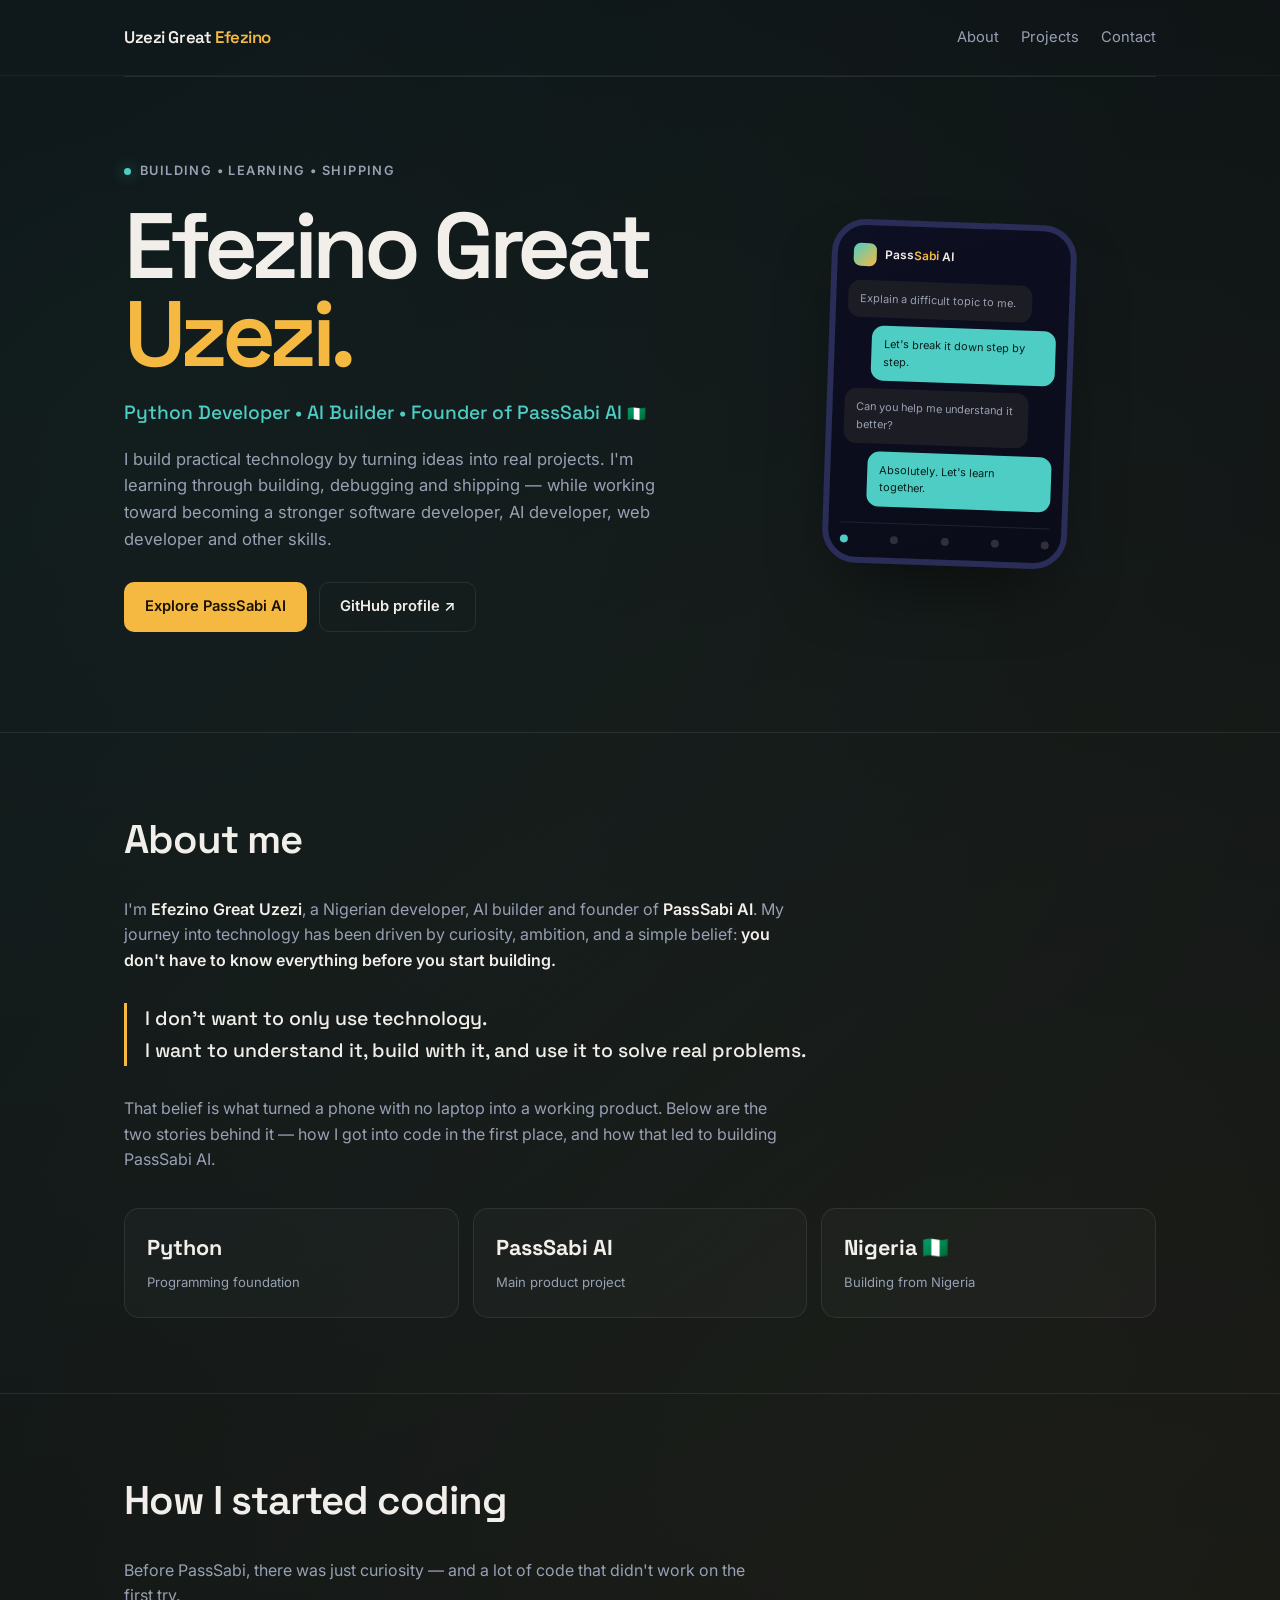
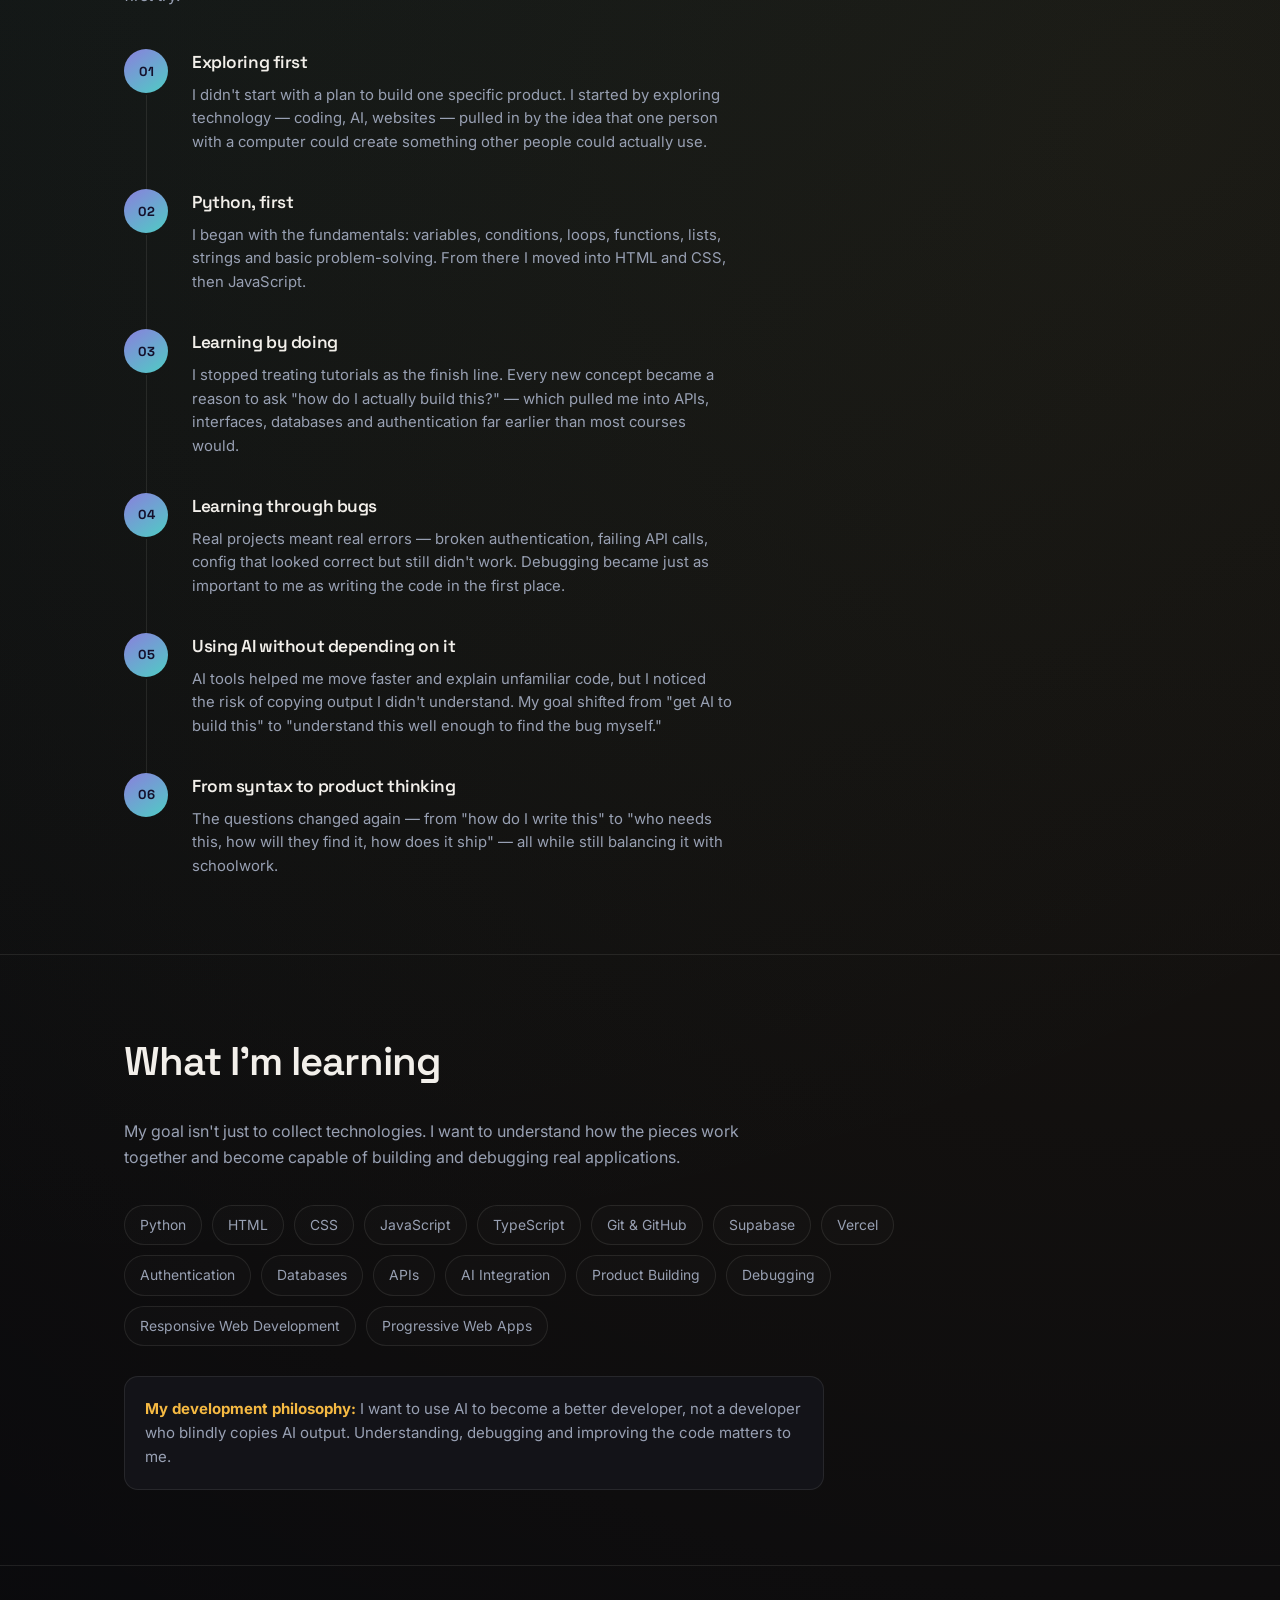
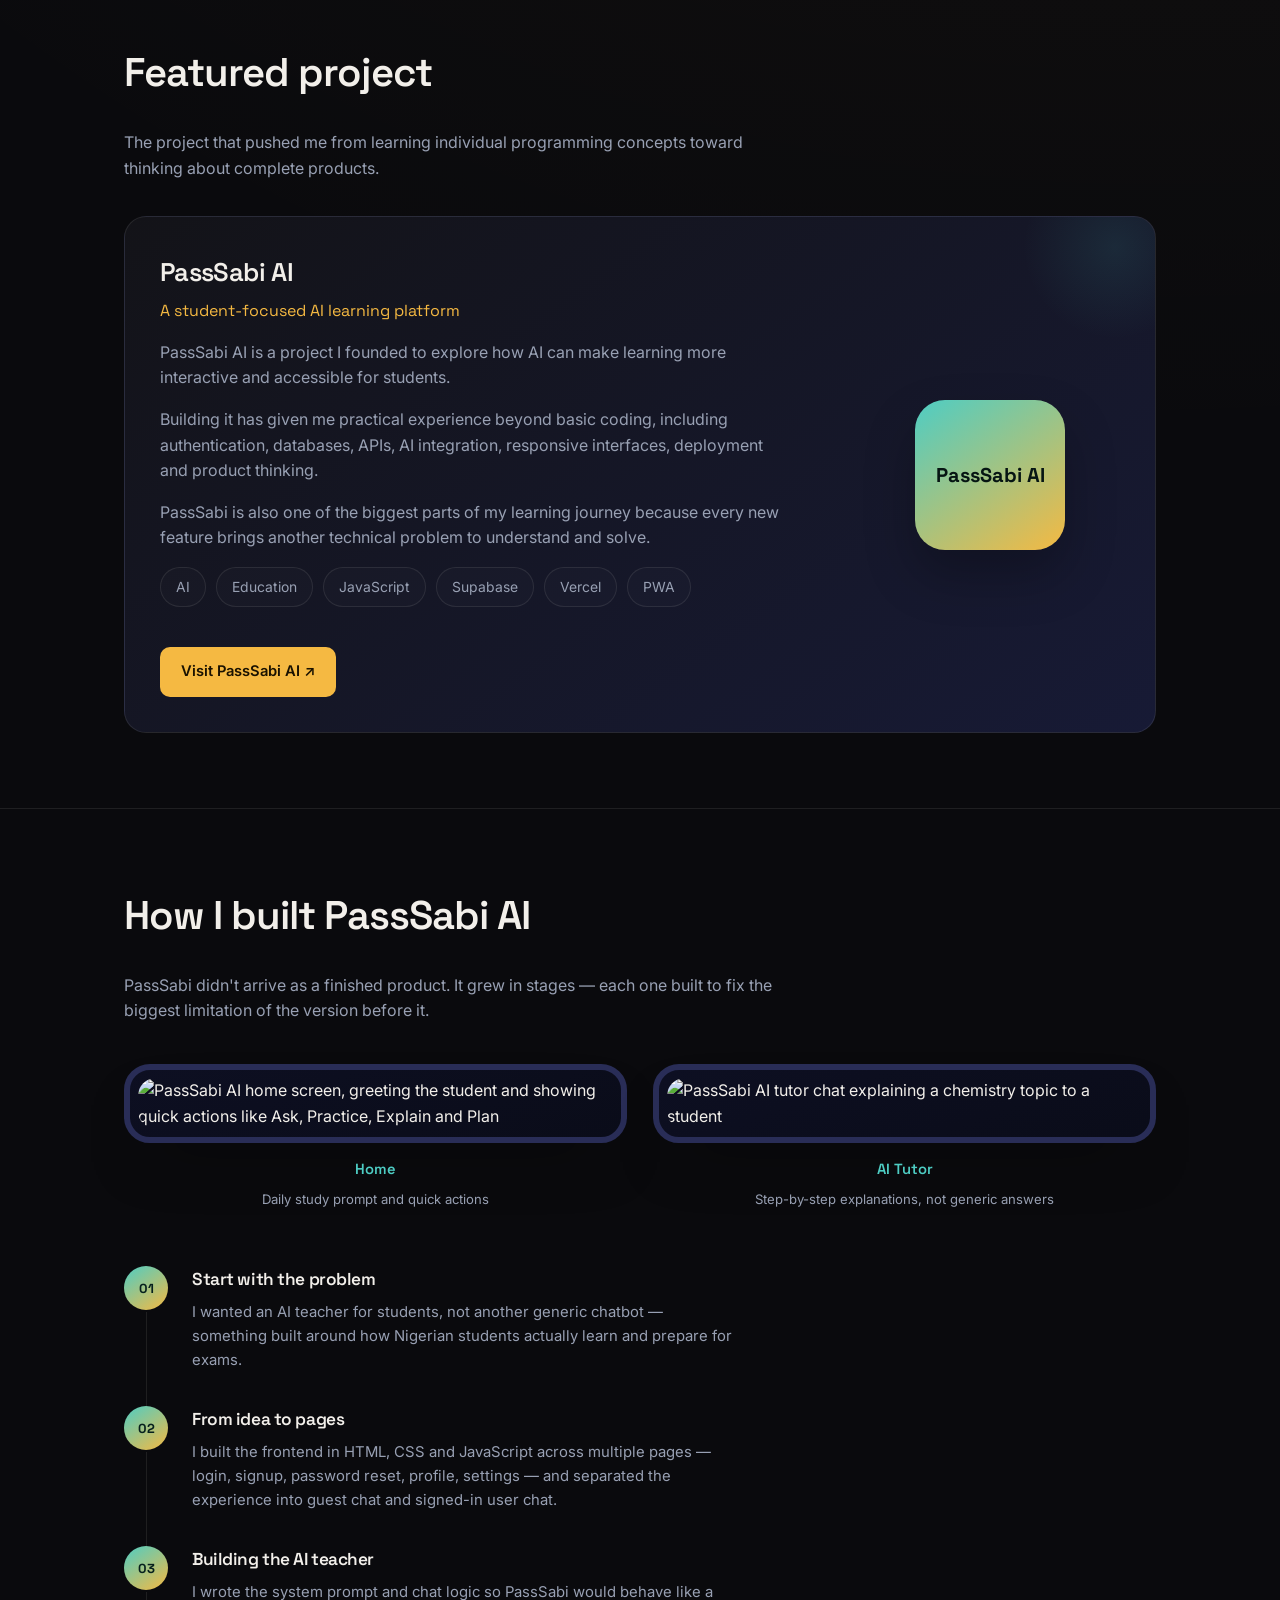
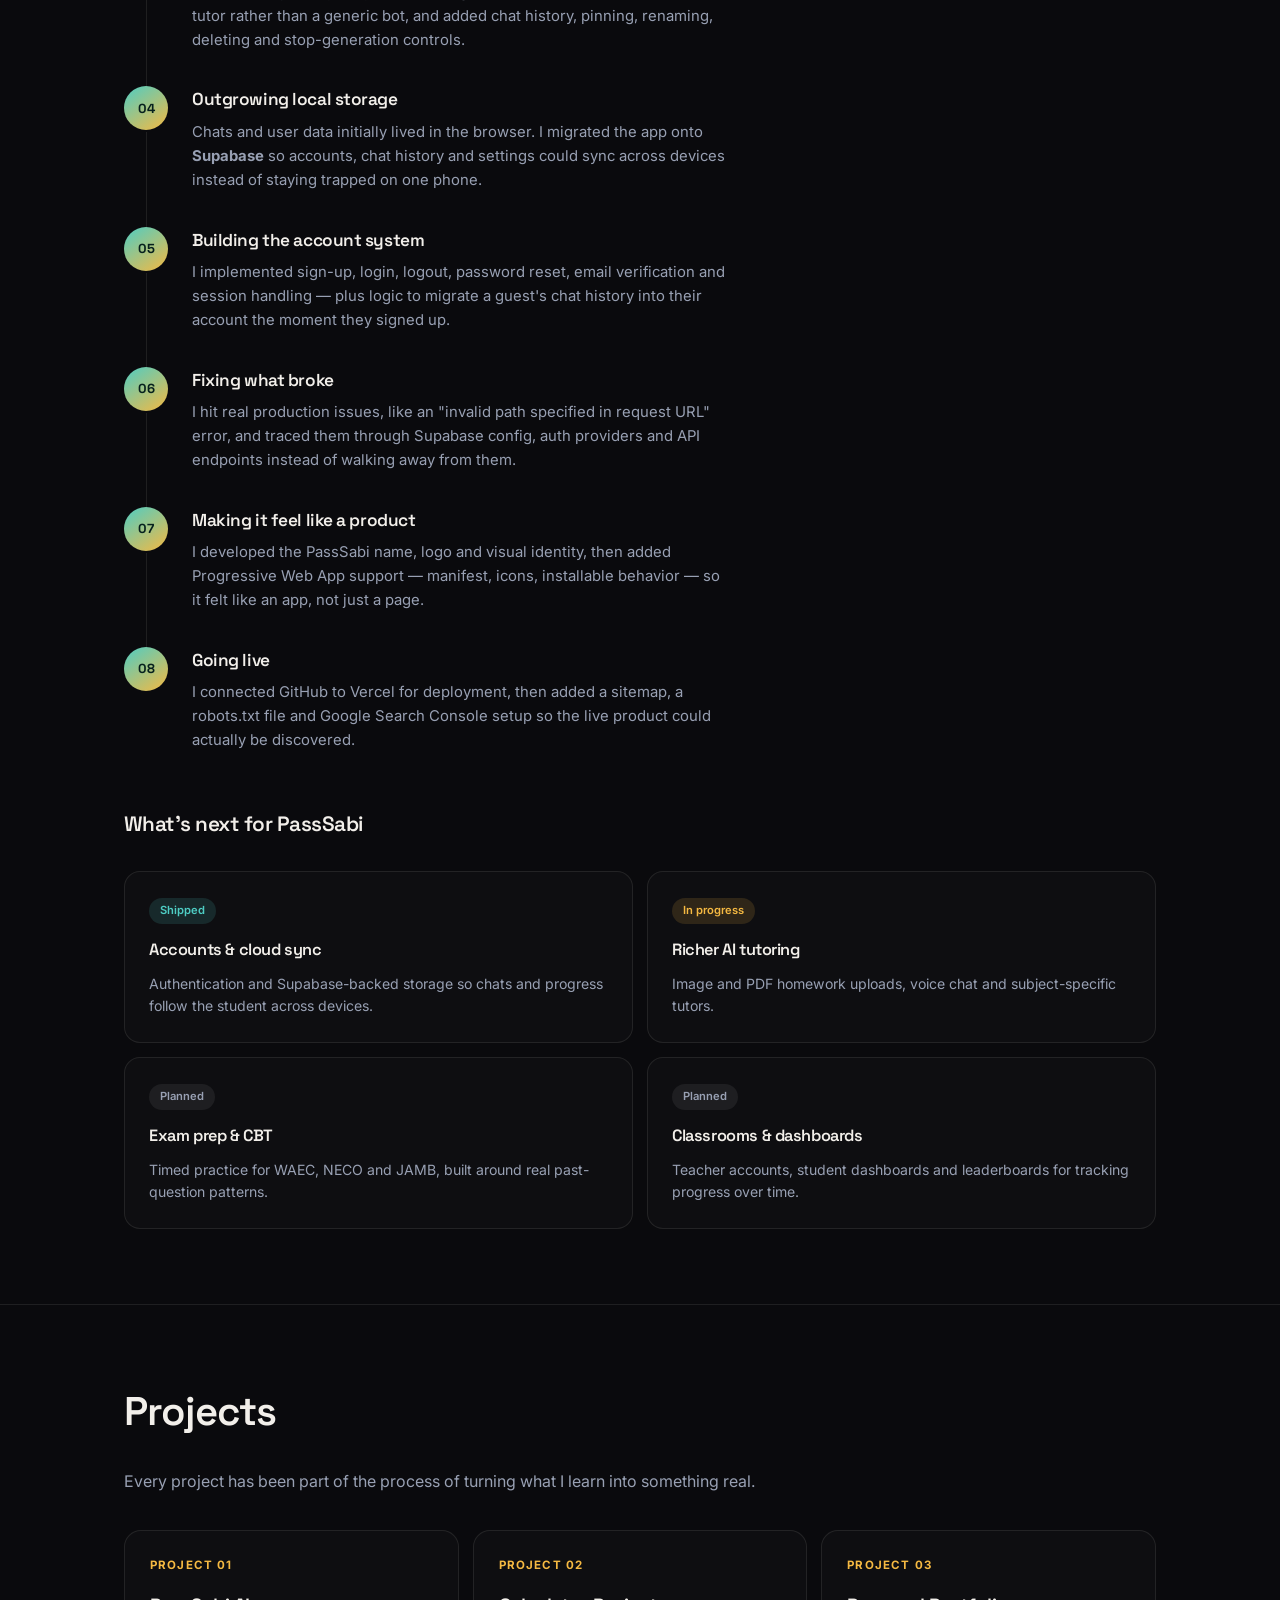
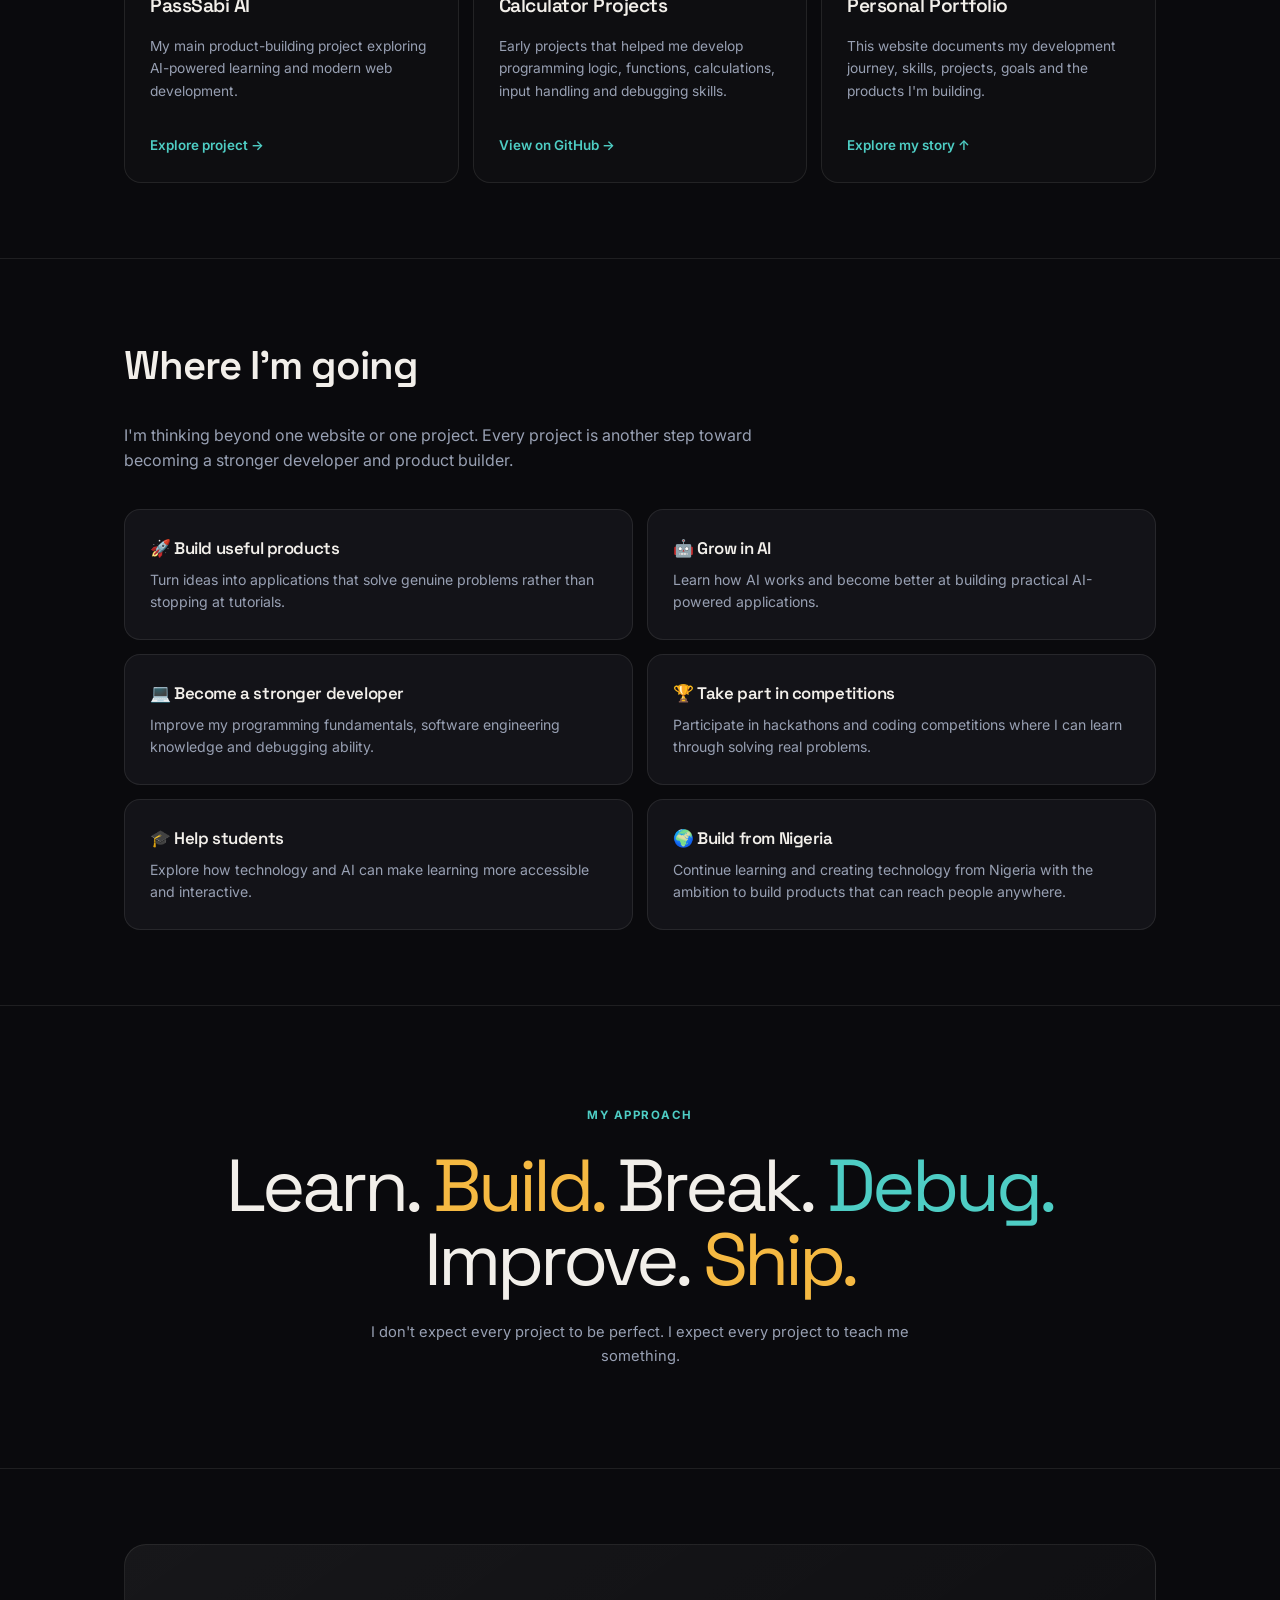
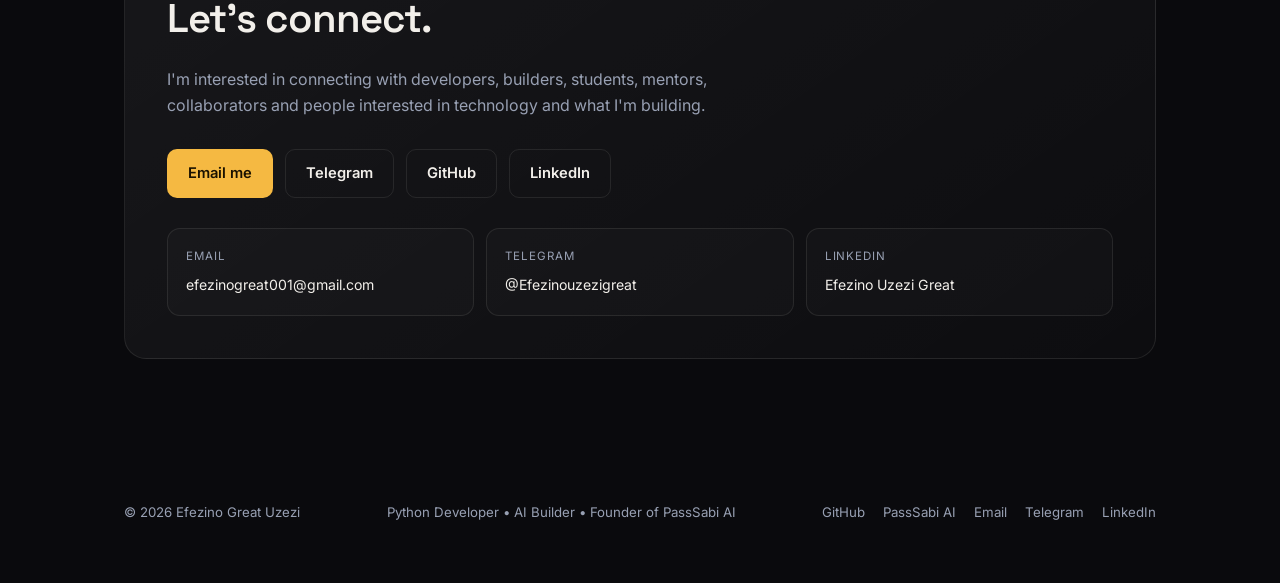
==== commit 3db950ae: "Update name references from 'Uzezi Great Efezino' to 'Efezino Great Uzezi'" ====
--- a/index.html
+++ b/index.html
@@ -9,26 +9,26 @@
   >
 
   <title>
-    Uzezi Great Efezino | Python Developer, AI developer & Founder
+    Efezino Uzezi Great | Python Developer, AI developer & Founder
   </title>
   
   <meta name="google-site-verification" content="Mf2dahPoH0BTtR7LbX8cLjKeB5iDqpVoZl4-OnSvenU" />
   
   <meta
     name="description"
-    content="Uzezi Great Efezino is a Nigerian Python Developer, AI Builder and Founder of PassSabi AI, building practical technology and learning through real projects."
+    content="Efezino Uzezi Great is a Nigerian Python Developer, AI developer and Founder of PassSabi AI, building practical technology and learning through real projects."
   >
 
   <meta
     name="keywords"
-    content="Uzezi Great Efezino, Python Developer, AI developer, PassSabi AI, Nigerian Developer, Web Developer, Software Developer"
+    content="Efezino Uzezi Great, Python Developer, AI developer, PassSabi AI, Nigerian Developer, Web Developer, Software Developer"
   >
 
-  <meta name="author" content="Uzezi Great Efezino">
+  <meta name="author" content="Efezino Uzezi Great">
 
   <meta
     property="og:title"
-    content="Uzezi Great Efezino | Python Developer & AI developer"
+    content="Efezino Uzezi Great| Python Developer & AI developer"
   >
 
   <meta
@@ -1525,12 +1525,12 @@
 
           <h1>
 
-            Uzezi Great
+            Efezino Great 
 
             <br>
 
             <span class="last-name">
-              Efezino.
+              Uzezi.
             </span>
 
           </h1>
@@ -1552,7 +1552,9 @@
             into real projects. I'm learning through
             building, debugging and shipping — while
             working toward becoming a stronger software
-            developer and AI builder.
+            developer, AI developer, web developer and other
+            skills.
+            
 
           </p>
 
@@ -1642,7 +1644,7 @@
     </h2>
 
     <p>
-      I'm <strong>Uzezi Great Efezino</strong>, a Nigerian
+      I'm <strong>Efezino Great Uzezi</strong>, a Nigerian
       developer, AI builder and founder of
       <strong>PassSabi AI</strong>. My journey into
       technology has been driven by curiosity, ambition,
@@ -2874,7 +2876,7 @@
 
       <span>
         © <span id="year"></span>
-        Uzezi Great Efezino
+        Efezino Great Uzezi 
       </span>
 
       <span>
@@ -2915,7 +2917,7 @@
         </a>
 
         <a
-          href="https://www.linkedin.com/in/efezino-uzezi-great-41a926421"
+          href="https://ww.linkedin.com/in/efezino-great-uzezi-41a926421"
           target="_blank"
           rel="noopener noreferrer"
         >
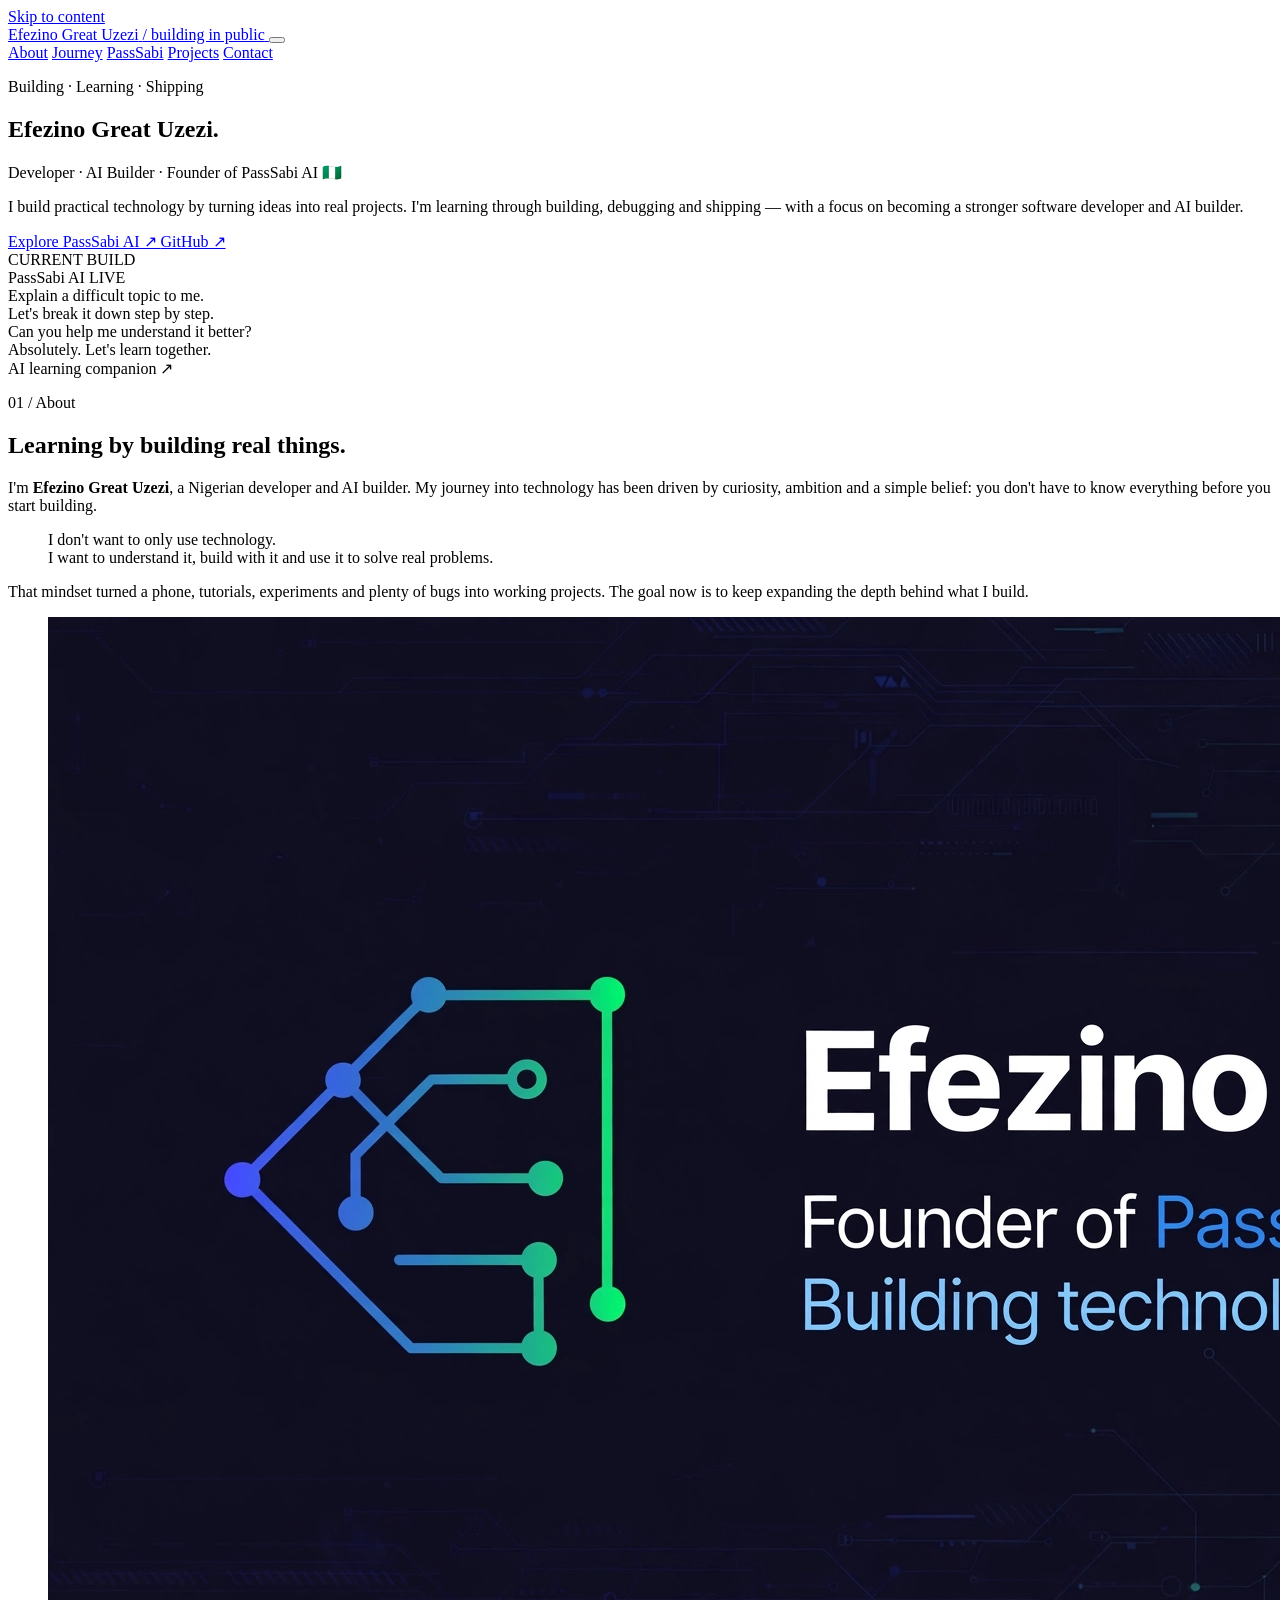
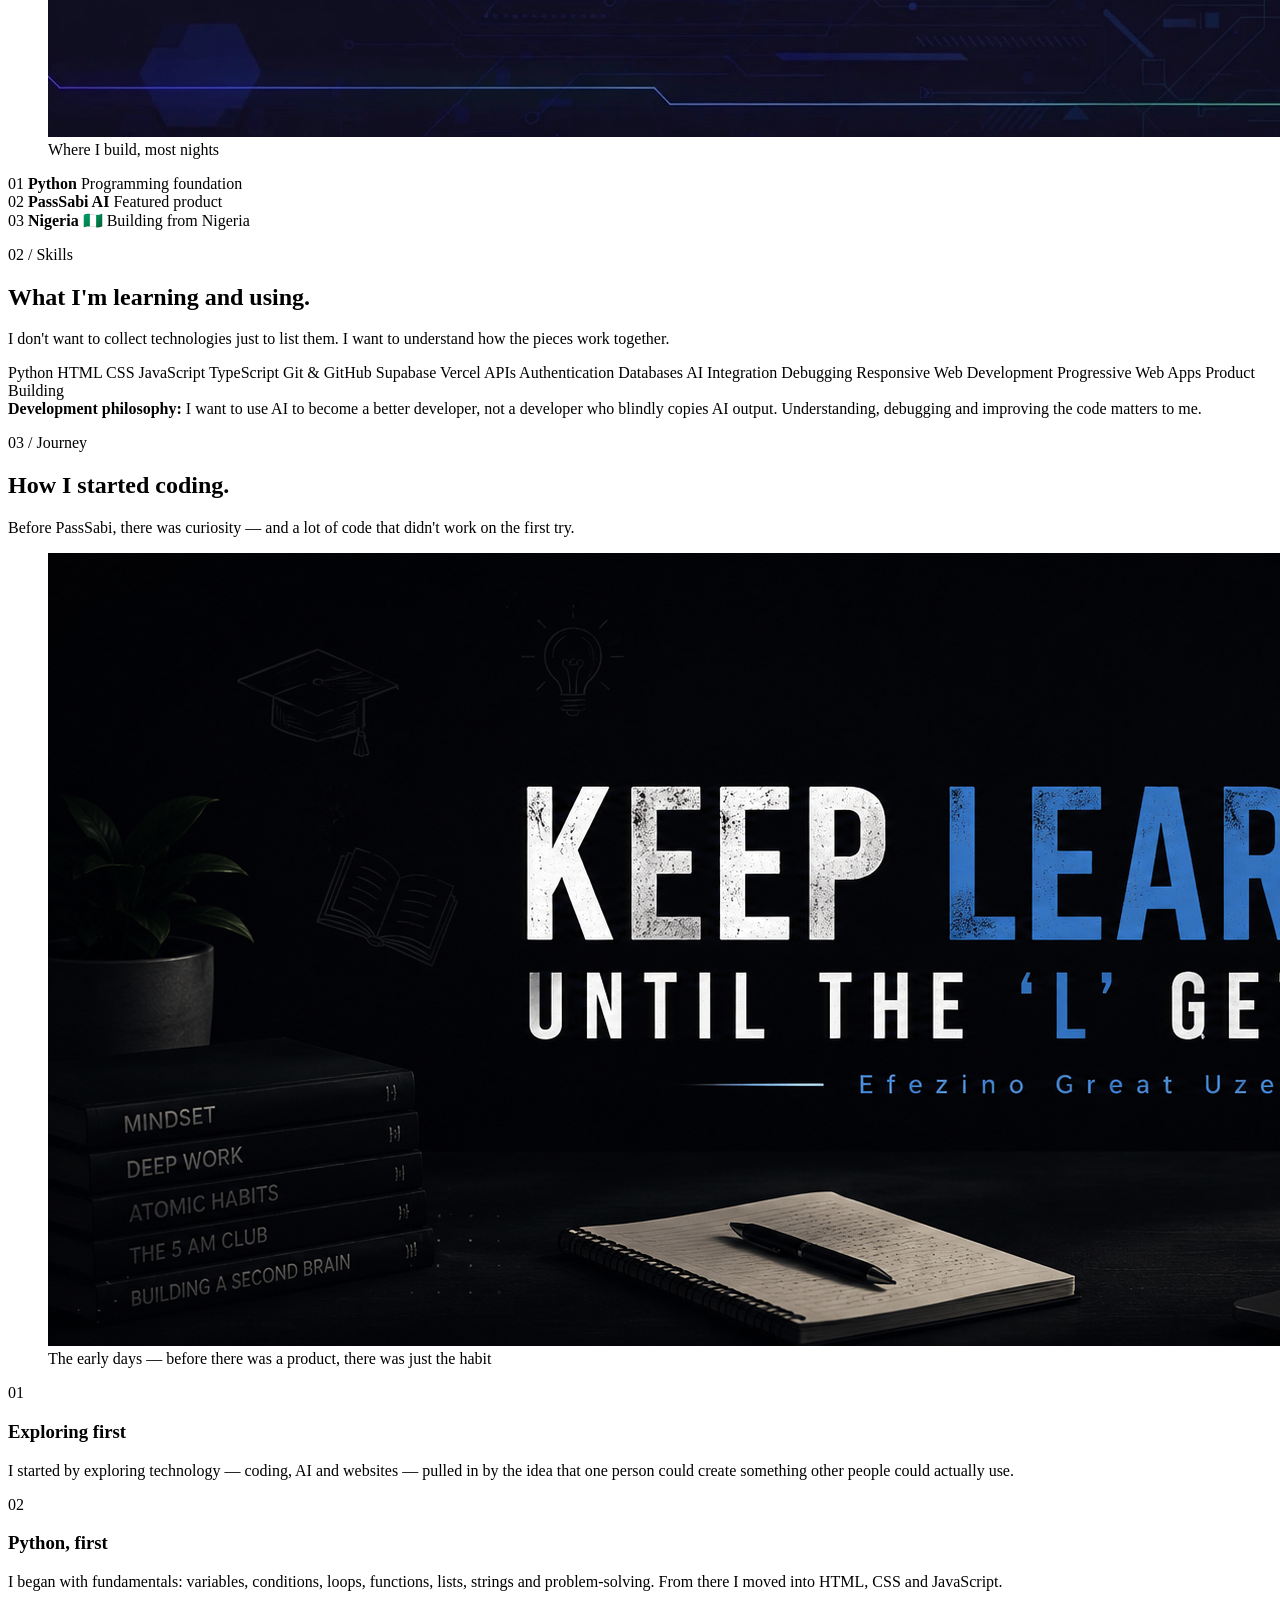
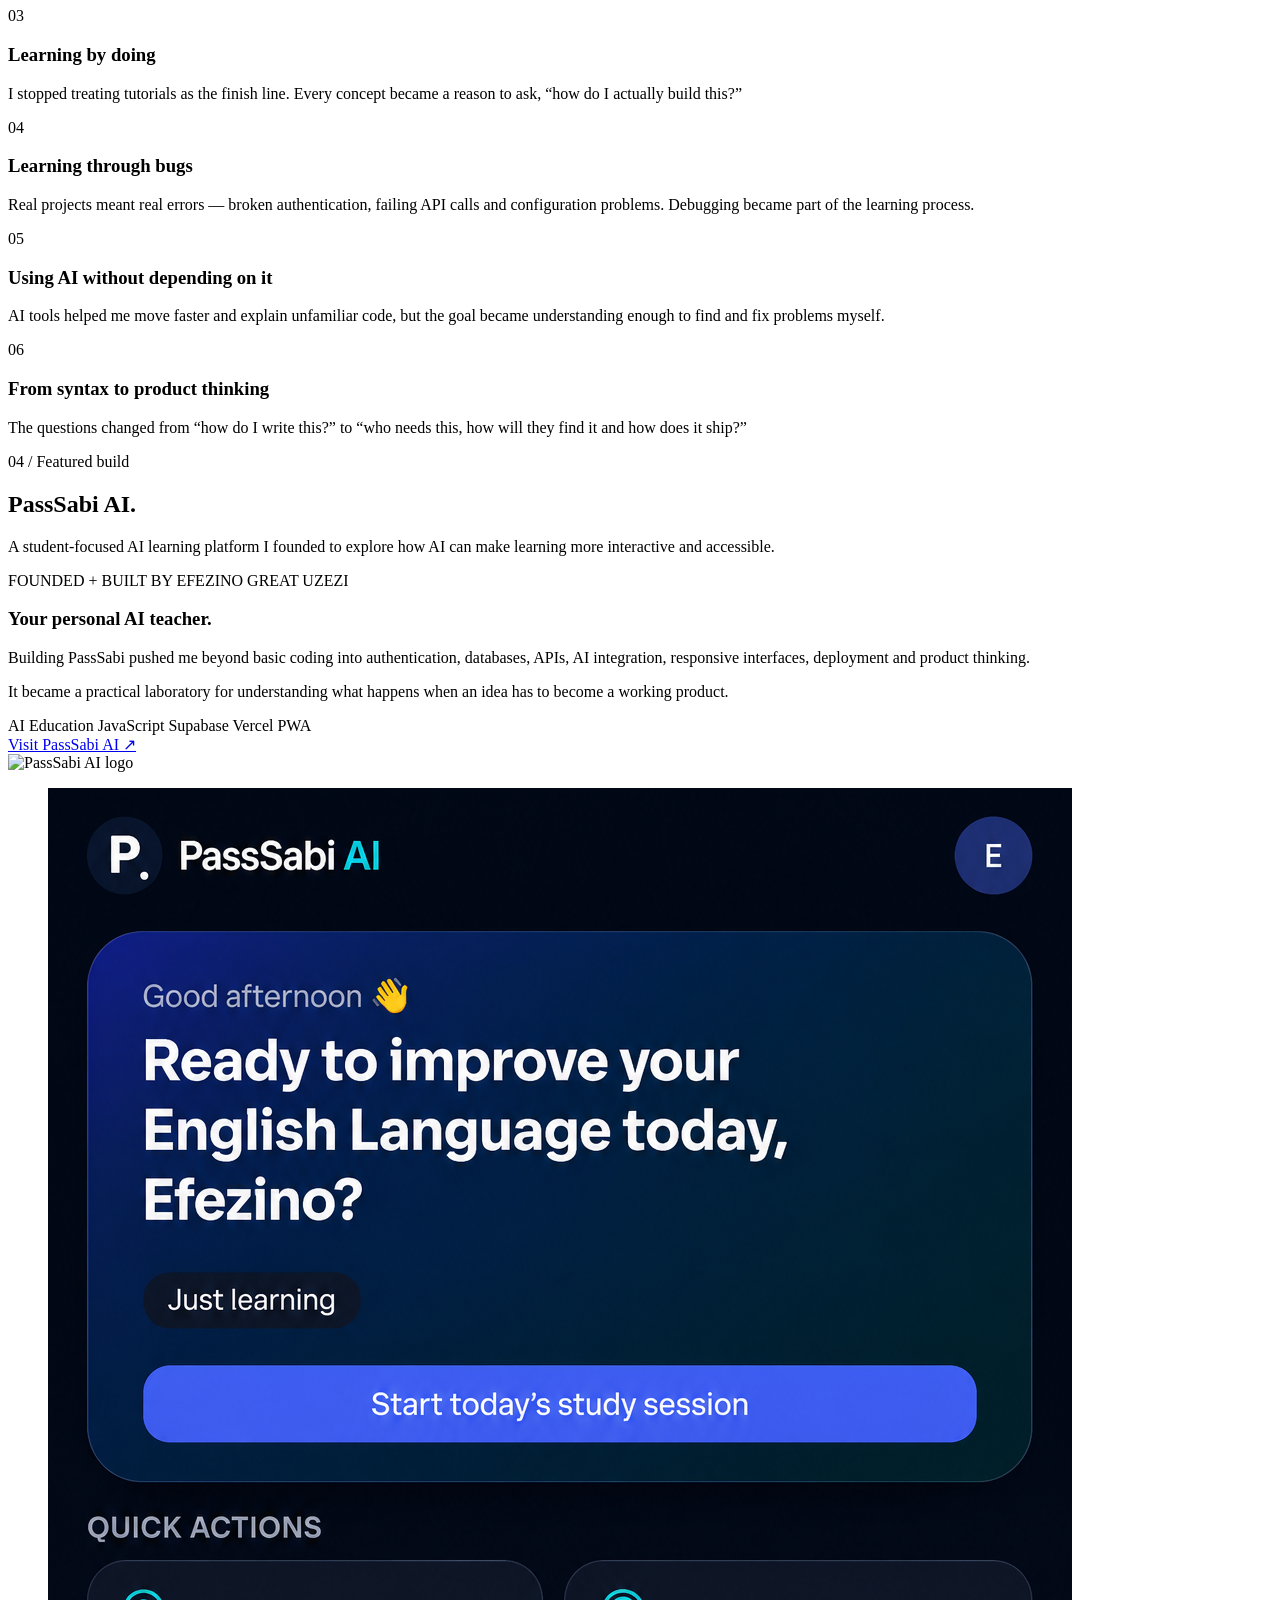
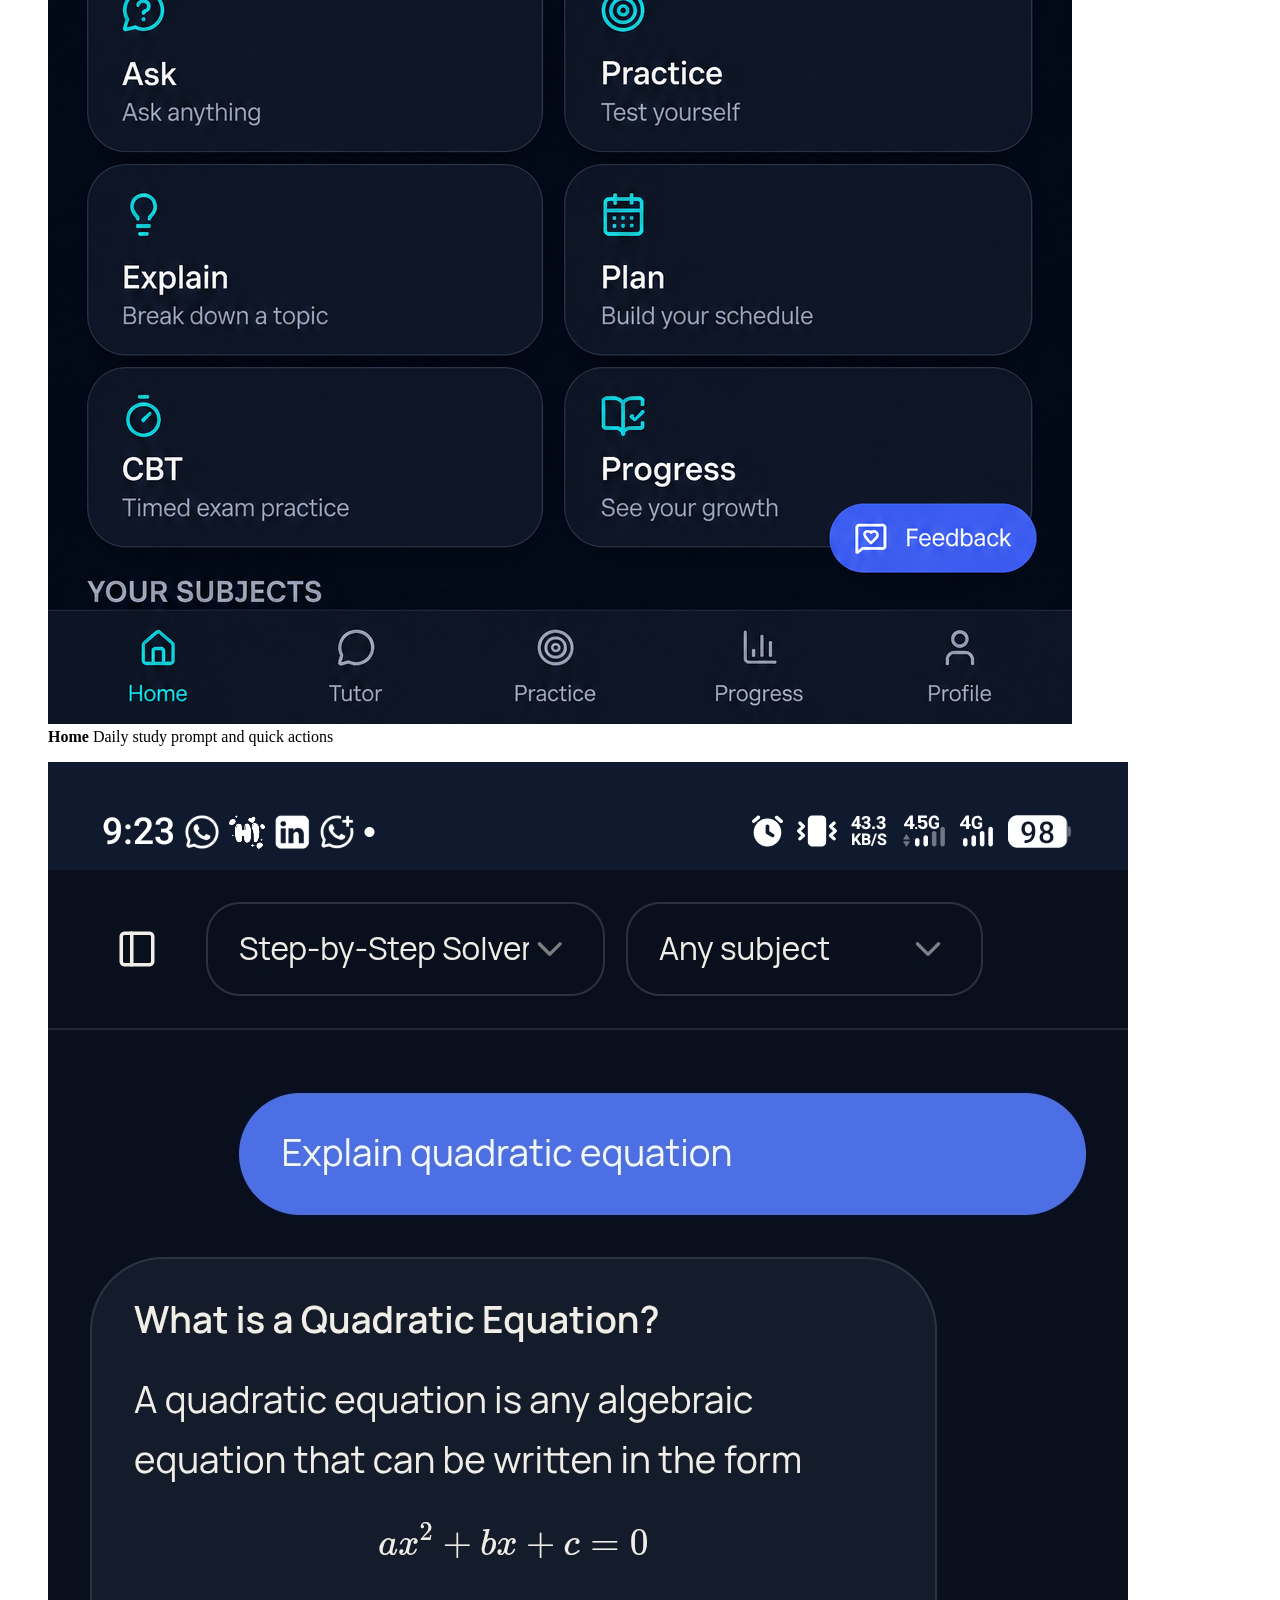
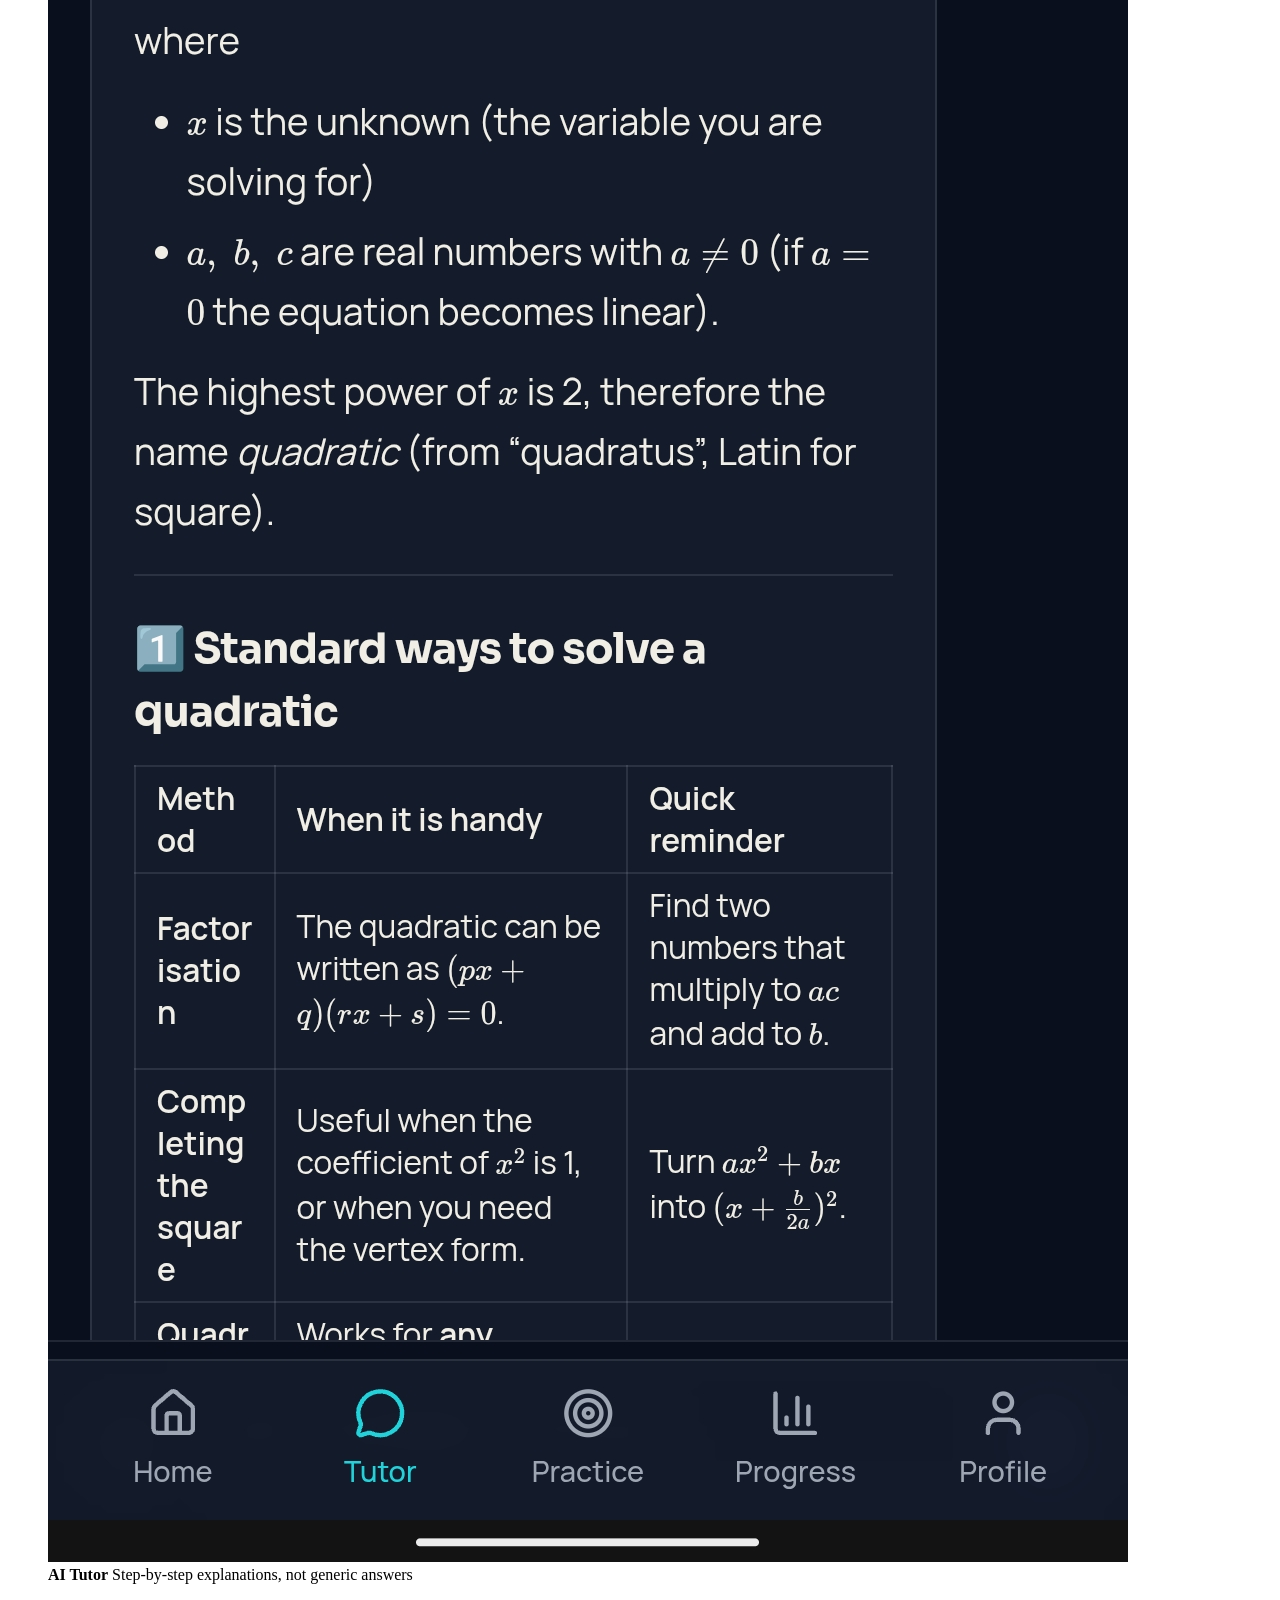
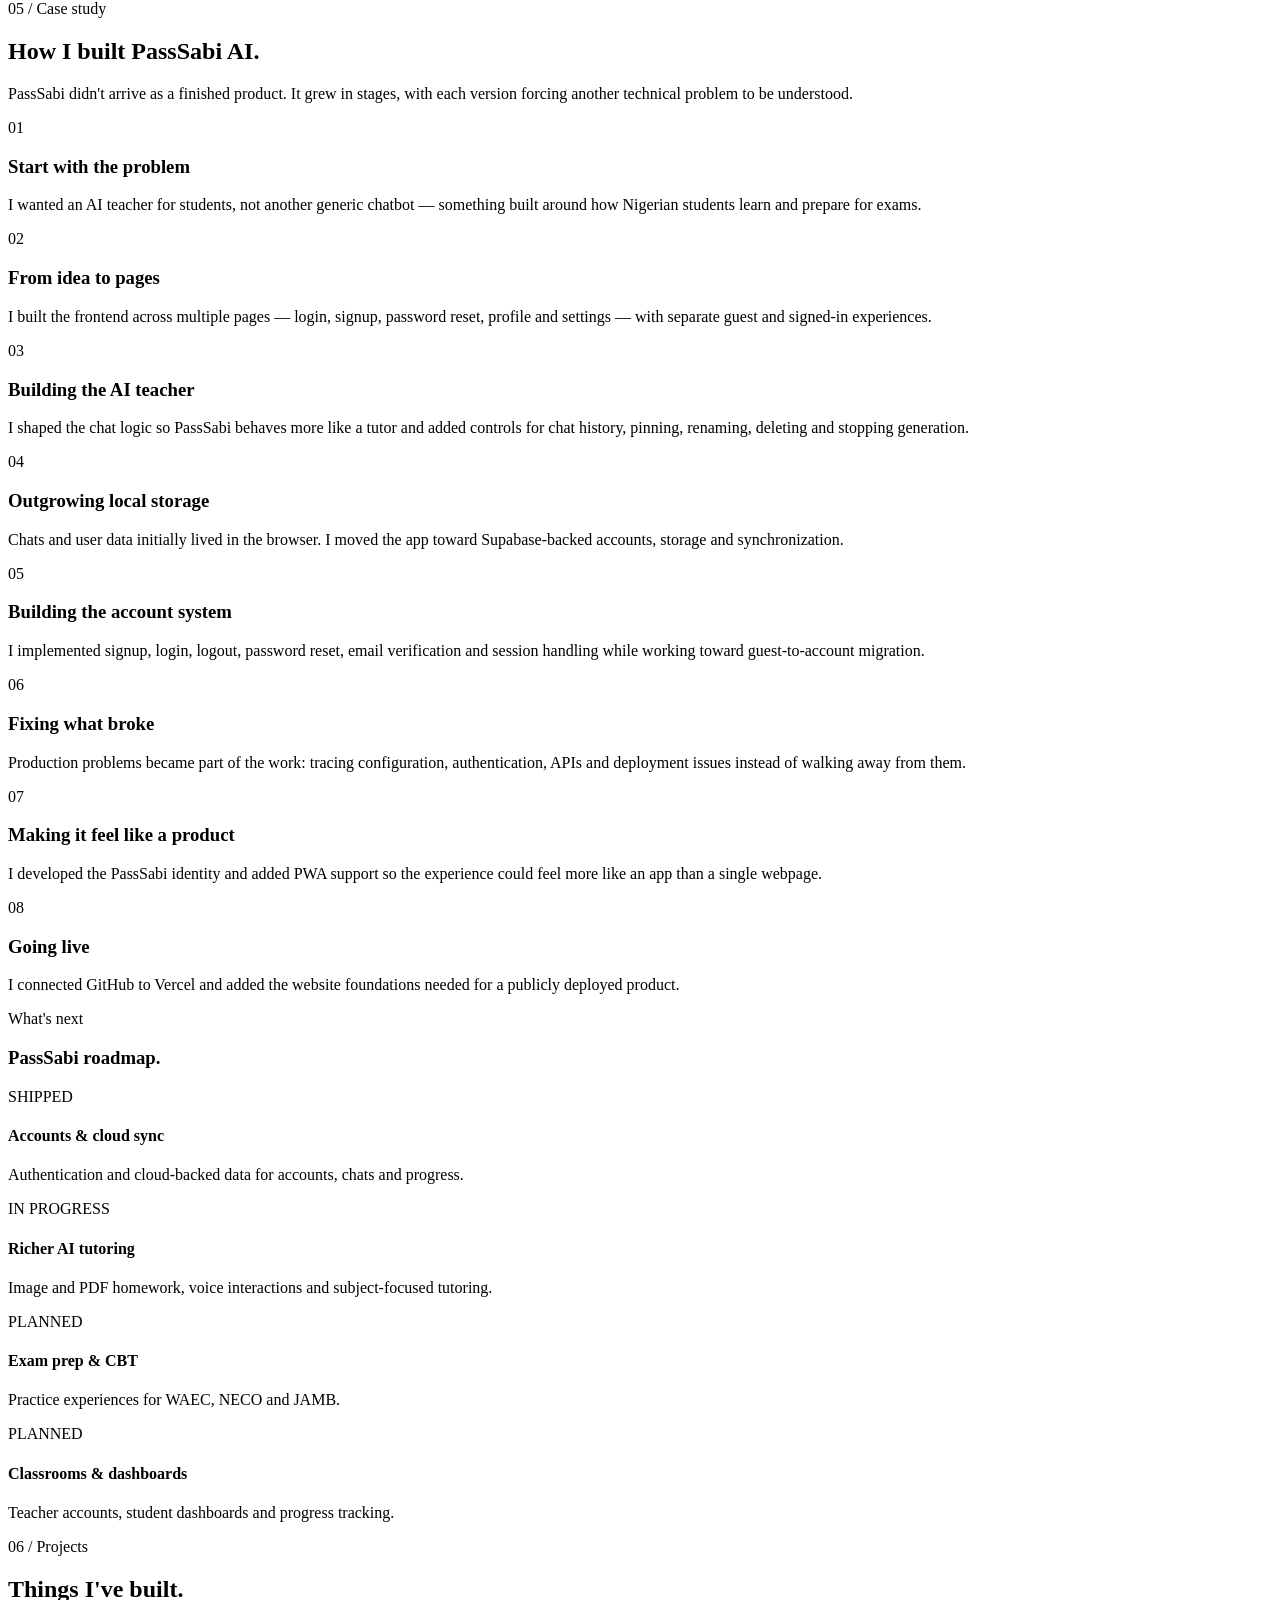
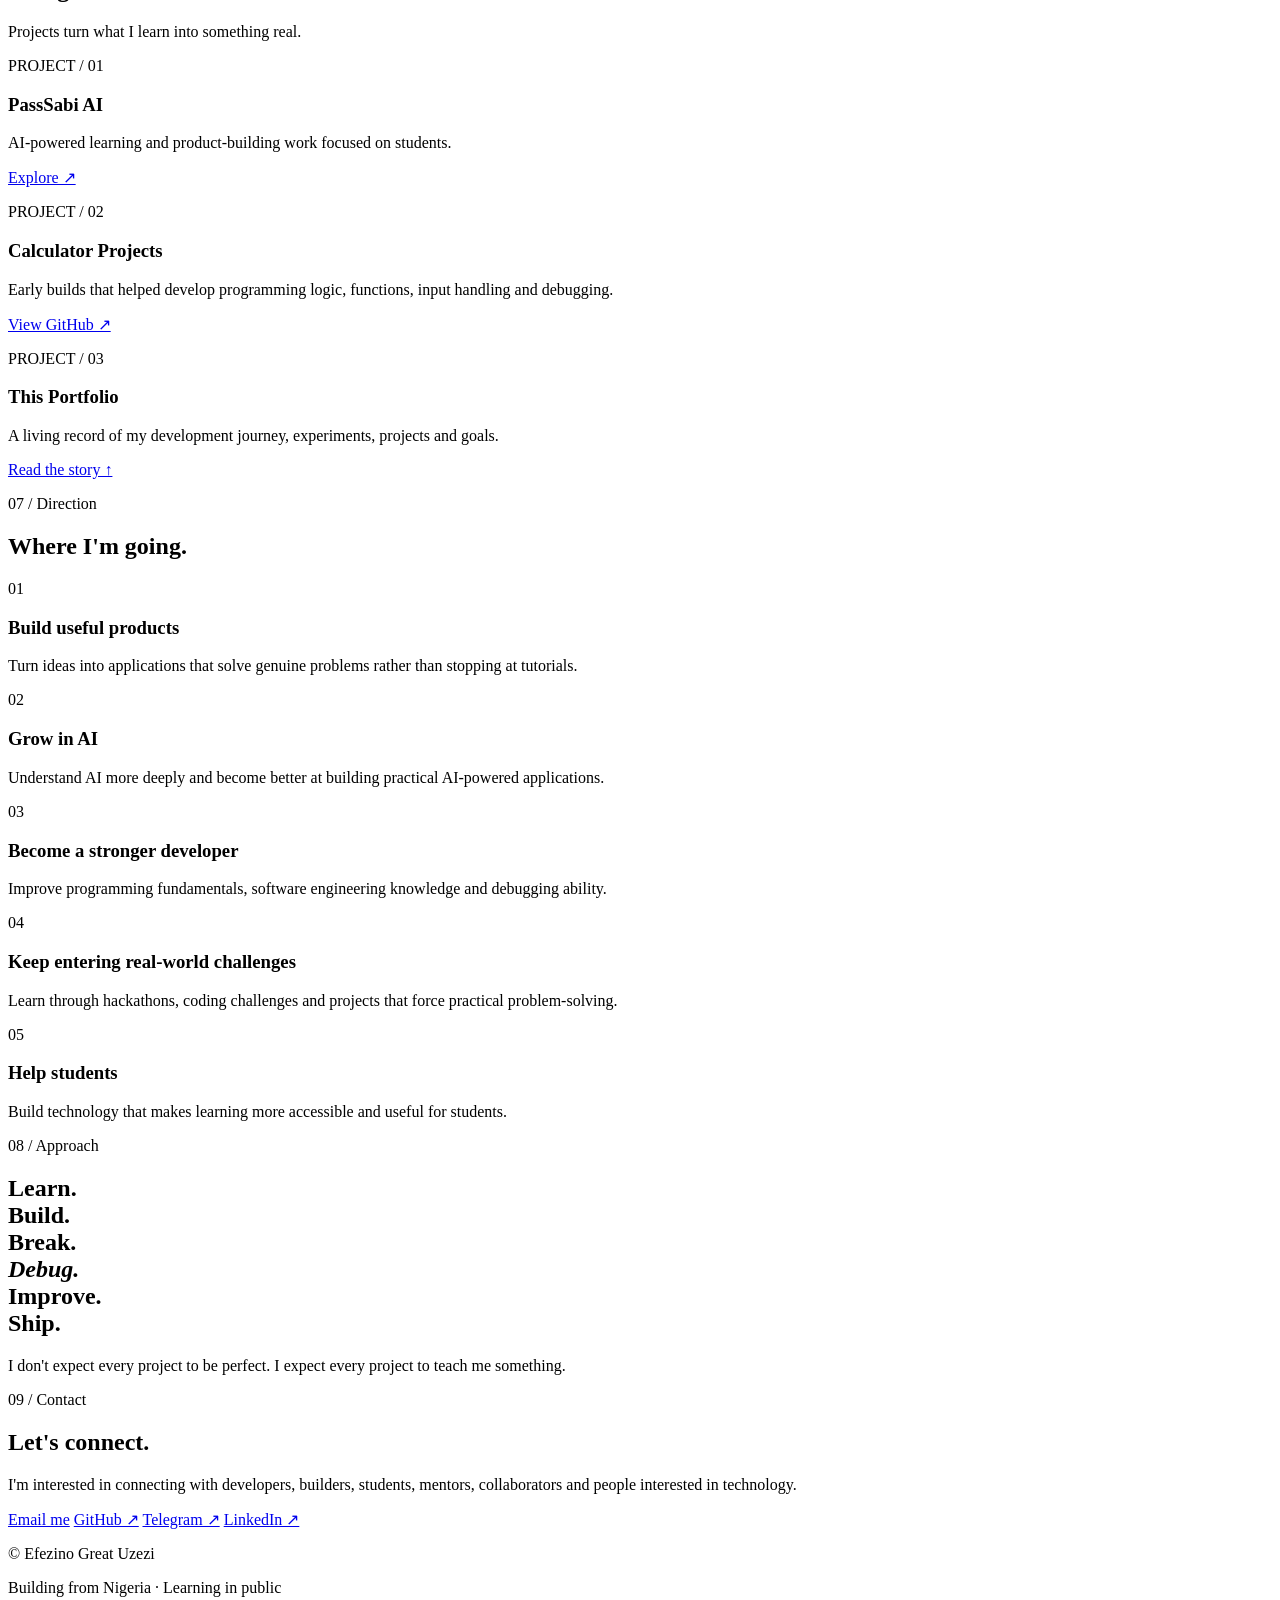
==== commit f6339555: "Update index.html" ====
--- a/index.html
+++ b/index.html
@@ -1,2995 +1,537 @@
 <!DOCTYPE html>
 <html lang="en">
 <head>
-  <meta charset="UTF-8">
-
-  <meta
-    name="viewport"
-    content="width=device-width, initial-scale=1.0"
-  >
-
-  <title>
-    Efezino Uzezi Great | Python Developer, AI developer & Founder
-  </title>
-  
-  <meta name="google-site-verification" content="Mf2dahPoH0BTtR7LbX8cLjKeB5iDqpVoZl4-OnSvenU" />
-  
+  <meta charset="UTF-8" />
+  <meta name="viewport" content="width=device-width, initial-scale=1.0" />
+
+  <title>Efezino Great Uzezi | Developer, AI Builder & Founder</title>
+
   <meta
     name="description"
-    content="Efezino Uzezi Great is a Nigerian Python Developer, AI developer and Founder of PassSabi AI, building practical technology and learning through real projects."
-  >
-
+    content="Efezino Great Uzezi is a Nigerian developer and AI builder building practical software, including PassSabi AI."
+  />
   <meta
     name="keywords"
-    content="Efezino Uzezi Great, Python Developer, AI developer, PassSabi AI, Nigerian Developer, Web Developer, Software Developer"
-  >
-
-  <meta name="author" content="Efezino Uzezi Great">
-
-  <meta
-    property="og:title"
-    content="Efezino Uzezi Great| Python Developer & AI developer"
-  >
-
+    content="Efezino Great Uzezi, developer, AI builder, Python developer, PassSabi AI, Nigerian developer"
+  />
+  <meta name="author" content="Efezino Great Uzezi" />
+  <meta name="google-site-verification" content="Mf2dahPoH0BTtR7LbX8cLjKeB5iDqpVoZl4-OnSvenU" />
+
+  <meta property="og:title" content="Efezino Great Uzezi | Developer & AI Builder" />
   <meta
     property="og:description"
-    content="Python Developer, AI developer and Founder of PassSabi AI."
-  >
-
-  <meta property="og:type" content="website">
-
-  <meta
-    name="theme-color"
-    content="#0A0A0D"
-  >
-
+    content="A personal portfolio documenting Efezino Great Uzezi's journey, projects and work building practical technology."
+  />
+  <meta property="og:type" content="website" />
+
+  <meta name="theme-color" content="#090a0a" />
+
+  <link rel="icon" href="passsabi-icon.jpg" />
+
+  <link rel="preconnect" href="https://fonts.googleapis.com" />
+  <link rel="preconnect" href="https://fonts.gstatic.com" crossorigin />
   <link
-    rel="preconnect"
-    href="https://fonts.googleapis.com"
-  >
-
-  <link
-    rel="preconnect"
-    href="https://fonts.gstatic.com"
-    crossorigin
-  >
-
-  <link
-    rel="preload"
-    as="style"
-    href="https://fonts.googleapis.com/css2?family=Space+Grotesk:wght@500;600;700&family=Inter:wght@400;500;600&display=swap"
-    onload="this.onload=null;this.rel='stylesheet'"
-  >
-  <noscript>
-    <link
-      href="https://fonts.googleapis.com/css2?family=Space+Grotesk:wght@500;600;700&family=Inter:wght@400;500;600&display=swap"
-      rel="stylesheet"
-    >
-  </noscript>
-
-  <style>
-
-    :root {
-      --bg: #0A0A0D;
-      --surface: #131318;
-      --surface-2: #1C1C24;
-      --gold: #F5B942;
-      --teal: #4ECDC4;
-      --violet: #8B7FDD;
-      --text: #F2EFEA;
-      --muted: #98A0B3;
-      --border: rgba(242,239,234,0.09);
-      --shadow: rgba(0,0,0,.55);
-    }
-
-    * {
-      box-sizing: border-box;
-    }
-
-    html {
-      scroll-behavior: smooth;
-    }
-
-    body {
-      margin: 0;
-      background:
-        radial-gradient(
-          circle at 10% 5%,
-          rgba(78,205,196,.09),
-          transparent 30%
-        ),
-        radial-gradient(
-          circle at 90% 20%,
-          rgba(245,185,66,.07),
-          transparent 28%
-        ),
-        var(--bg);
-
-      color: var(--text);
-
-      font-family:
-        "Inter",
-        sans-serif;
-
-      line-height: 1.6;
-
-      -webkit-font-smoothing: antialiased;
-
-      overflow-x: hidden;
-    }
-
-    ::selection {
-      background: var(--gold);
-      color: #171200;
-    }
-
-    h1,
-    h2,
-    h3,
-    .display,
-    .wordmark {
-      font-family: "Space Grotesk", sans-serif;
-      font-weight: 600;
-      letter-spacing: -0.025em;
-      margin: 0;
-    }
-
-    a {
-      color: inherit;
-    }
-
-    .wrap {
-      max-width: 1080px;
-      margin: 0 auto;
-      padding: 0 24px;
-    }
-
-    /* =========================
-       NAVIGATION
-    ========================= */
-
-    header.site {
-      padding: 24px 0;
-      border-bottom: 1px solid rgba(242,239,234,.05);
-    }
-
-    .nav-row {
-      display: flex;
-      justify-content: space-between;
-      align-items: center;
-      gap: 20px;
-    }
-
-    .wordmark {
-      font-size: 1.05rem;
-    }
-
-    .wordmark span {
-      color: var(--gold);
-    }
-
-    .nav-links {
-      display: flex;
-      align-items: center;
-      gap: 22px;
-    }
-
-    .nav-links a {
-      text-decoration: none;
-      color: var(--muted);
-      font-size: .92rem;
-      transition: color .2s ease;
-    }
-
-    .nav-links a:hover {
-      color: var(--text);
-    }
-
-    /* =========================
-       HERO
-    ========================= */
-
-    .hero {
-      padding: 80px 0 100px;
-
-      display: grid;
-      grid-template-columns: 1.15fr .85fr;
-
-      gap: 60px;
-
-      align-items: center;
-    }
-
-    .eyebrow {
-      display: inline-flex;
-      align-items: center;
-      gap: 9px;
-
-      color: var(--muted);
-
-      font-size: .8rem;
-      font-weight: 600;
-
-      text-transform: uppercase;
-      letter-spacing: .11em;
-
-      margin-bottom: 20px;
-    }
-
-    .eyebrow-dot {
-      width: 7px;
-      height: 7px;
-
-      border-radius: 50%;
-
-      background: var(--teal);
-
-      box-shadow:
-        0 0 14px rgba(78,205,196,.6);
-    }
-
-    .hero h1 {
-      font-size: clamp(3rem, 8vw, 5.8rem);
-      line-height: .95;
-
-      letter-spacing: -.06em;
-
-      margin-bottom: 20px;
-    }
-
-    .hero h1 .last-name {
-      color: var(--gold);
-    }
-
-    .hero .role {
-      color: var(--teal);
-
-      font-family: "Space Grotesk", sans-serif;
-
-      font-size: clamp(1rem, 2vw, 1.2rem);
-      font-weight: 500;
-
-      margin-bottom: 17px;
-    }
-
-    .flag {
-      font-size: .8em;
-      vertical-align: middle;
-    }
-
-    .hero .lede {
-      max-width: 63ch;
-
-      color: var(--muted);
-
-      font-size: 1.04rem;
-
-      margin: 0;
-    }
-
-    .cta-row {
-      display: flex;
-      flex-wrap: wrap;
-      gap: 12px;
-
-      margin-top: 30px;
-    }
-
-    .btn {
-      display: inline-flex;
-
-      align-items: center;
-      justify-content: center;
-
-      padding: 12px 20px;
-
-      border-radius: 10px;
-
-      text-decoration: none;
-
-      font-size: .92rem;
-      font-weight: 600;
-
-      border: 1px solid transparent;
-
-      transition:
-        transform .18s ease,
-        opacity .18s ease,
-        border-color .18s ease;
-    }
-
-    .btn:hover {
-      transform: translateY(-2px);
-    }
-
-    .btn.primary {
-      background: var(--gold);
-      color: #1A1200;
-    }
-
-    .btn.primary:hover {
-      opacity: .92;
-    }
-
-    .btn.ghost {
-      border-color: var(--border);
-      color: var(--text);
-    }
-
-    .btn.ghost:hover {
-      border-color: rgba(242,239,234,.3);
-    }
-
-    /* =========================
-       PASSSABI PHONE
-    ========================= */
-
-    .phone-wrap {
-      display: flex;
-      justify-content: center;
-    }
-
-    .phone {
-      width: 245px;
-
-      background:
-        linear-gradient(
-          160deg,
-          #0D0F22,
-          #0A0C19
-        );
-
-      border-radius: 34px;
-
-      border: 6px solid #292D57;
-
-      padding: 14px 12px;
-
-      box-shadow:
-        0 35px 70px -25px var(--shadow);
-
-      transform: rotate(2deg);
-    }
-
-    .phone .screen-head {
-      display: flex;
-      align-items: center;
-
-      gap: 8px;
-
-      padding:
-        4px 4px 14px;
-    }
-
-    .phone .dot {
-      width: 23px;
-      height: 23px;
-
-      border-radius: 7px;
-
-      background:
-        linear-gradient(
-          135deg,
-          var(--teal),
-          var(--gold)
-        );
-    }
-
-    .phone .name {
-      font-size: .74rem;
-      font-weight: 600;
-    }
-
-    .phone .name span {
-      color: var(--gold);
-    }
-
-    .bubble {
-      background: var(--surface-2);
-
-      border-radius: 12px;
-
-      padding: 10px 12px;
-
-      font-size: .68rem;
-
-      color: var(--muted);
-
-      margin-bottom: 8px;
-
-      max-width: 88%;
-    }
-
-    .bubble.me {
-      margin-left: auto;
-
-      background: var(--teal);
-
-      color: #06201d;
-    }
-
-    .phone .navbar {
-      display: flex;
-      justify-content: space-between;
-
-      margin-top: 16px;
-
-      padding-top: 12px;
-
-      border-top:
-        1px solid var(--border);
-    }
-
-    .phone .navbar .item {
-      width: 8px;
-      height: 8px;
-
-      border-radius: 50%;
-
-      background:
-        rgba(242,239,234,.16);
-    }
-
-    .phone .navbar .item.active {
-      background: var(--teal);
-    }
-
-    /* =========================
-       SECTIONS
-    ========================= */
-
-    section {
-      padding: 75px 0;
-
-      border-top:
-        1px solid var(--border);
-    }
-
-    section h2 {
-      font-size: clamp(1.8rem, 4vw, 2.5rem);
-
-      margin-bottom: 25px;
-    }
-
-    .section-intro {
-      max-width: 65ch;
-
-      color: var(--muted);
-
-      margin-bottom: 35px;
-    }
-
-    /* =========================
-       STORY
-    ========================= */
-
-    .story p {
-      max-width: 67ch;
-
-      color: var(--muted);
-
-      margin:
-        0 0 19px;
-
-      font-size: 1rem;
-    }
-
-    .story p strong {
-      color: var(--text);
-
-      font-weight: 600;
-    }
-
-    .pull {
-      border-left:
-        3px solid var(--gold);
-
-      padding-left: 18px;
-
-      color: var(--text) !important;
-
-      font-family:
-        "Space Grotesk",
-        sans-serif;
-
-      font-size: 1.22rem !important;
-
-      font-weight: 500;
-
-      margin:
-        30px 0 !important;
-
-      max-width: 58ch !important;
-    }
-
-    /* =========================
-       STATS
-    ========================= */
-
-    .stats {
-      display: grid;
-
-      grid-template-columns:
-        repeat(3, 1fr);
-
-      gap: 14px;
-
-      margin-top: 35px;
-    }
-
-    .stat {
-      padding: 22px;
-
-      background: rgba(255,255,255,.025);
-
-      border:
-        1px solid var(--border);
-
-      border-radius: 15px;
-    }
-
-    .stat strong {
-      display: block;
-
-      color: var(--text);
-
-      font-family:
-        "Space Grotesk",
-        sans-serif;
-
-      font-size: 1.35rem;
-
-      margin-bottom: 4px;
-    }
-
-    .stat span {
-      color: var(--muted);
-
-      font-size: .82rem;
-    }
-
-    /* =========================
-       SKILLS
-    ========================= */
-
-    .tags {
-      display: flex;
-
-      flex-wrap: wrap;
-
-      gap: 10px;
-
-      max-width: 800px;
-    }
-
-    .tag {
-      padding:
-        8px 15px;
-
-      border-radius: 999px;
-
-      border:
-        1px solid var(--border);
-
-      font-size: .87rem;
-
-      color: var(--muted);
-
-      background:
-        rgba(255,255,255,.015);
-    }
-
-    .learning-note {
-      margin-top: 30px;
-
-      max-width: 700px;
-
-      padding: 20px;
-
-      border-radius: 14px;
-
-      background: var(--surface);
-
-      border:
-        1px solid var(--border);
-
-      color: var(--muted);
-
-      font-size: .94rem;
-    }
-
-    .learning-note strong {
-      color: var(--gold);
-    }
-
-    /* =========================
-       TIMELINE
-       (used by "How I started coding"
-       and "How I built PassSabi AI")
-    ========================= */
-
-    .timeline {
-      position: relative;
-
-      margin-top: 40px;
-    }
-
-    .timeline-item {
-      position: relative;
-
-      display: grid;
-
-      grid-template-columns: 46px 1fr;
-
-      gap: 22px;
-
-      padding-bottom: 34px;
-    }
-
-    .timeline-item::before {
-      content: "";
-
-      position: absolute;
-
-      left: 22px;
-      top: 46px;
-      bottom: -34px;
-
-      width: 1px;
-
-      background: var(--border);
-    }
-
-    .timeline-item:last-child {
-      padding-bottom: 0;
-    }
-
-    .timeline-item:last-child::before {
-      display: none;
-    }
-
-    .timeline-marker {
-      width: 44px;
-      height: 44px;
-
-      display: flex;
-      align-items: center;
-      justify-content: center;
-
-      border-radius: 50%;
-
-      font-family:
-        "Space Grotesk",
-        sans-serif;
-
-      font-size: .82rem;
-      font-weight: 700;
-
-      color: #06201d;
-
-      background:
-        linear-gradient(
-          145deg,
-          var(--teal),
-          var(--gold)
-        );
-
-      flex-shrink: 0;
-
-      z-index: 1;
-    }
-
-    .timeline-marker.violet {
-      color: #14102B;
-
-      background:
-        linear-gradient(
-          145deg,
-          var(--violet),
-          var(--teal)
-        );
-    }
-
-    .timeline-content h3 {
-      font-size: 1.08rem;
-
-      margin-bottom: 7px;
-    }
-
-    .timeline-content p {
-      color: var(--muted);
-
-      max-width: 60ch;
-
-      font-size: .93rem;
-
-      margin: 0;
-    }
-
-    /* =========================
-       ROADMAP
-       (used by "How I built PassSabi AI")
-    ========================= */
-
-    .roadmap-heading {
-      margin-top: 55px;
-
-      font-size: 1.3rem;
-    }
-
-    .roadmap-grid {
-      display: grid;
-
-      grid-template-columns:
-        repeat(2, 1fr);
-
-      gap: 14px;
-
-      margin-top: 30px;
-    }
-
-    .roadmap-card {
-      padding: 24px;
-
-      border:
-        1px solid var(--border);
-
-      border-radius: 16px;
-
-      background:
-        rgba(255,255,255,.02);
-    }
-
-    .roadmap-card h3 {
-      font-size: 1.02rem;
-
-      margin-bottom: 10px;
-    }
-
-    .roadmap-card p {
-      color: var(--muted);
-
-      font-size: .88rem;
-
-      margin: 0;
-    }
-
-    .status {
-      display: inline-block;
-
-      padding: 4px 11px;
-
-      border-radius: 999px;
-
-      font-size: .7rem;
-      font-weight: 600;
-
-      margin-bottom: 13px;
-    }
-
-    .status.shipped {
-      color: var(--teal);
-
-      background: rgba(78,205,196,.14);
-    }
-
-    .status.progress {
-      color: var(--gold);
-
-      background: rgba(245,185,66,.14);
-    }
-
-    .status.planned {
-      color: var(--muted);
-
-      background: rgba(242,239,234,.07);
-    }
-
-    /* =========================
-       SHOWCASE
-       (real PassSabi screenshots,
-       used in "How I built PassSabi AI")
-    ========================= */
-
-    .showcase-grid {
-      display: grid;
-
-      grid-template-columns:
-        repeat(2, 1fr);
-
-      gap: 26px;
-
-      margin: 40px 0 55px;
-    }
-
-    .showcase-frame {
-      border-radius: 26px;
-
-      border:
-        6px solid #292D57;
-
-      background:
-        linear-gradient(
-          160deg,
-          #0D0F22,
-          #0A0C19
-        );
-
-      padding: 8px;
-
-      box-shadow:
-        0 30px 60px -30px var(--shadow);
-    }
-
-    .showcase-frame img {
-      display: block;
-
-      width: 100%;
-
-      border-radius: 18px;
-    }
-
-    .showcase-caption {
-      margin-top: 15px;
-
-      text-align: center;
-    }
-
-    .showcase-caption .label {
-      display: block;
-
-      color: var(--teal);
-
-      font-family:
-        "Space Grotesk",
-        sans-serif;
-
-      font-weight: 600;
-
-      font-size: .92rem;
-
-      margin-bottom: 4px;
-    }
-
-    .showcase-caption .sub {
-      color: var(--muted);
-
-      font-size: .82rem;
-    }
-
-    /* =========================
-       PASSSABI PROJECT
-    ========================= */
-
-    .project {
-      display: grid;
-
-      grid-template-columns:
-        1fr 260px;
-
-      gap: 30px;
-
-      background:
-        linear-gradient(
-          145deg,
-          var(--surface),
-          #171A35
-        );
-
-      border:
-        1px solid var(--border);
-
-      border-radius: 22px;
-
-      padding: 35px;
-
-      overflow: hidden;
-
-      position: relative;
-    }
-
-    .project::after {
-      content: "";
-
-      position: absolute;
-
-      width: 200px;
-      height: 200px;
-
-      border-radius: 50%;
-
-      background:
-        radial-gradient(
-          circle,
-          rgba(78,205,196,.1),
-          transparent 65%
-        );
-
-      right: -60px;
-      top: -70px;
-
-      pointer-events: none;
-    }
-
-    .project h3 {
-      font-size: 1.6rem;
-    }
-
-    .project .tagline {
-      color: var(--gold);
-
-      font-family:
-        "Space Grotesk",
-        sans-serif;
-
-      margin-top: 5px;
-    }
-
-    .project p {
-      color: var(--muted);
-
-      max-width: 63ch;
-    }
-
-    .project .btn {
-      margin-top: 10px;
-    }
-
-    .project-side {
-      display: flex;
-
-      align-items: center;
-      justify-content: center;
-    }
-
-    .project-logo {
-      width: 150px;
-      height: 150px;
-
-      border-radius: 30px;
-
-      display: flex;
-
-      align-items: center;
-      justify-content: center;
-
-      font-family:
-        "Space Grotesk",
-        sans-serif;
-
-      font-size: 1.25rem;
-
-      font-weight: 700;
-
-      color: #061513;
-
-      background:
-        linear-gradient(
-          145deg,
-          var(--teal),
-          var(--gold)
-        );
-
-      box-shadow:
-        0 25px 50px
-        rgba(0,0,0,.25);
-    }
-
-    /* =========================
-       PROJECT CARDS
-    ========================= */
-
-    .projects-grid {
-      display: grid;
-
-      grid-template-columns:
-        repeat(3, 1fr);
-
-      gap: 14px;
-
-      margin-top: 35px;
-    }
-
-    .project-card {
-      display: flex;
-
-      flex-direction: column;
-
-      justify-content: space-between;
-
-      min-height: 245px;
-
-      padding: 25px;
-
-      border:
-        1px solid var(--border);
-
-      border-radius: 17px;
-
-      background:
-        rgba(255,255,255,.02);
-
-      transition:
-        transform .2s ease,
-        border-color .2s ease;
-    }
-
-    .project-card:hover {
-      transform: translateY(-4px);
-
-      border-color:
-        rgba(242,239,234,.25);
-    }
-
-    .project-card .number {
-      color: var(--gold);
-
-      font-size: .72rem;
-
-      font-weight: 700;
-
-      letter-spacing: .1em;
-    }
-
-    .project-card h3 {
-      margin-top: 17px;
-
-      font-size: 1.2rem;
-    }
-
-    .project-card p {
-      color: var(--muted);
-
-      font-size: .86rem;
-    }
-
-    .project-link {
-      display: inline-block;
-
-      margin-top: 20px;
-
-      text-decoration: none;
-
-      font-size: .84rem;
-
-      font-weight: 600;
-
-      color: var(--teal);
-    }
-
-    /* =========================
-       GOALS
-    ========================= */
-
-    .goals-grid {
-      display: grid;
-
-      grid-template-columns:
-        repeat(2, 1fr);
-
-      gap: 14px;
-
-      margin-top: 35px;
-    }
-
-    .goal {
-      padding: 25px;
-
-      border:
-        1px solid var(--border);
-
-      border-radius: 16px;
-
-      background: var(--surface);
-    }
-
-    .goal h3 {
-      margin-bottom: 7px;
-
-      font-size: 1.05rem;
-    }
-
-    .goal p {
-      color: var(--muted);
-
-      margin: 0;
-
-      font-size: .88rem;
-    }
-
-    /* =========================
-       PHILOSOPHY
-    ========================= */
-
-    .philosophy {
-      text-align: center;
-
-      padding:
-        100px 0;
-    }
-
-    .philosophy-label {
-      color: var(--teal);
-
-      text-transform: uppercase;
-
-      letter-spacing: .13em;
-
-      font-size: .72rem;
-
-      font-weight: 700;
-    }
-
-    .quote {
-      max-width: 900px;
-
-      margin:
-        25px auto 0;
-
-      font-family:
-        "Space Grotesk",
-        sans-serif;
-
-      font-size:
-        clamp(2.2rem, 7vw, 4.6rem);
-
-      line-height: 1;
-
-      letter-spacing: -.055em;
-    }
-
-    .quote .gold {
-      color: var(--gold);
-    }
-
-    .quote .teal {
-      color: var(--teal);
-    }
-
-    .philosophy-note {
-      max-width: 550px;
-
-      margin:
-        25px auto 0;
-
-      color: var(--muted);
-
-      font-size: .92rem;
-    }
-
-    /* =========================
-       CONTACT
-    ========================= */
-
-    .contact-box {
-      padding: 42px;
-
-      border:
-        1px solid var(--border);
-
-      border-radius: 22px;
-
-      background:
-        linear-gradient(
-          145deg,
-          rgba(255,255,255,.055),
-          rgba(255,255,255,.015)
-        );
-    }
-
-    .contact-box h2 {
-      margin-bottom: 12px;
-    }
-
-    .contact-box > p {
-      max-width: 63ch;
-
-      color: var(--muted);
-    }
-
-    .contact-info {
-      display: grid;
-
-      grid-template-columns:
-        repeat(3, 1fr);
-
-      gap: 12px;
-
-      margin-top: 30px;
-    }
-
-    .contact-item {
-      padding: 18px;
-
-      border:
-        1px solid var(--border);
-
-      border-radius: 13px;
-
-      background:
-        rgba(255,255,255,.02);
-    }
-
-    .contact-item .label {
-      display: block;
-
-      color: var(--muted);
-
-      font-size: .72rem;
-
-      text-transform: uppercase;
-
-      letter-spacing: .08em;
-
-      margin-bottom: 6px;
-    }
-
-    .contact-item a {
-      color: var(--text);
-
-      text-decoration: none;
-
-      font-size: .88rem;
-
-      word-break: break-word;
-    }
-
-    .contact-item a:hover {
-      color: var(--teal);
-    }
-
-    /* =========================
+    href="https://fonts.googleapis.com/css2?family=Inter:wght@400;500;600&family=Space+Grotesk:wght@500;600;700&display=swap"
+    rel="stylesheet"
+  />
+
+  <!-- Global design system -->
+  <link rel="stylesheet" href="css/variables.css" />
+  <link rel="stylesheet" href="css/reset.css" />
+  <link rel="stylesheet" href="css/base.css" />
+
+  <!-- Component styles -->
+  <link rel="stylesheet" href="css/header.css" />
+  <link rel="stylesheet" href="css/hero.css" />
+  <link rel="stylesheet" href="css/about.css" />
+  <link rel="stylesheet" href="css/skills.css" />
+  <link rel="stylesheet" href="css/journey.css" />
+  <link rel="stylesheet" href="css/passsabi.css" />
+  <link rel="stylesheet" href="css/projects.css" />
+  <link rel="stylesheet" href="css/goals.css" />
+  <link rel="stylesheet" href="css/philosophy.css" />
+  <link rel="stylesheet" href="css/contact.css" />
+  <link rel="stylesheet" href="css/footer.css" />
+  <link rel="stylesheet" href="css/responsive.css" />
+</head>
+
+<body>
+  <a class="skip-link" href="#main-content">Skip to content</a>
+
+  <!-- ==================================================
+       SITE HEADER
+  =================================================== -->
+  <header class="site-header" data-site-header>
+    <div class="container header-inner">
+      <a class="site-brand" href="#top" aria-label="Efezino Great Uzezi home">
+        <span class="site-brand__name">Efezino Great Uzezi</span>
+        <span class="site-brand__status">/ building in public</span>
+      </a>
+
+      <button
+        class="menu-toggle"
+        type="button"
+        aria-label="Open navigation"
+        aria-expanded="false"
+        aria-controls="primary-navigation"
+        data-menu-toggle
+      >
+        <span></span>
+        <span></span>
+      </button>
+
+      <nav id="primary-navigation" class="site-nav" aria-label="Primary navigation">
+        <a href="#about">About</a>
+        <a href="#journey">Journey</a>
+        <a href="#passsabi">PassSabi</a>
+        <a href="#projects">Projects</a>
+        <a href="#contact">Contact</a>
+      </nav>
+    </div>
+  </header>
+
+  <main id="main-content">
+    <!-- ==================================================
+         HERO
+    =================================================== -->
+    <section id="top" class="hero section" aria-labelledby="hero-title">
+      <div class="container hero__grid">
+        <div class="hero__content reveal">
+          <p class="eyebrow">
+            <span class="eyebrow__dot" aria-hidden="true"></span>
+            Building · Learning · Shipping
+          </p>
+
+          <h1 id="hero-title" class="hero__title">
+            Efezino Great
+            <span>Uzezi.</span>
+          </h1>
+
+          <p class="hero__role">
+            Developer · AI Builder · Founder of PassSabi AI
+            <span aria-hidden="true">🇳🇬</span>
+          </p>
+
+          <p class="hero__lede">
+            I build practical technology by turning ideas into real projects.
+            I'm learning through building, debugging and shipping — with a focus
+            on becoming a stronger software developer and AI builder.
+          </p>
+
+          <div class="button-row">
+            <a class="button button--primary" href="https://passsabi-ai.vercel.app" target="_blank" rel="noopener noreferrer">
+              Explore PassSabi AI ↗
+            </a>
+            <a class="button button--ghost" href="https://github.com/Efezinocode" target="_blank" rel="noopener noreferrer">
+              GitHub ↗
+            </a>
+          </div>
+        </div>
+
+        <div class="hero__visual reveal reveal--delay">
+          <div class="hero__label">CURRENT BUILD</div>
+          <div class="device-card" aria-label="PassSabi AI preview">
+            <div class="device-card__topbar">
+              <span class="device-card__dot"></span>
+              <span>PassSabi AI</span>
+              <span class="device-card__live">LIVE</span>
+            </div>
+
+            <div class="device-card__screen">
+              <div class="chat-message chat-message--user">Explain a difficult topic to me.</div>
+              <div class="chat-message">Let's break it down step by step.</div>
+              <div class="chat-message chat-message--user">Can you help me understand it better?</div>
+              <div class="chat-message">Absolutely. Let's learn together.</div>
+            </div>
+
+            <div class="device-card__footer">
+              <span>AI learning companion</span>
+              <span>↗</span>
+            </div>
+          </div>
+        </div>
+      </div>
+    </section>
+
+    <!-- ==================================================
+         ABOUT
+    =================================================== -->
+    <section id="about" class="section about-section" aria-labelledby="about-title">
+      <div class="container">
+        <div class="section-heading">
+          <p class="section-kicker">01 / About</p>
+          <h2 id="about-title">Learning by building real things.</h2>
+        </div>
+
+        <div class="about__grid">
+          <div class="about__copy">
+            <p>
+              I'm <strong>Efezino Great Uzezi</strong>, a Nigerian developer and AI builder.
+              My journey into technology has been driven by curiosity, ambition and a simple belief:
+              you don't have to know everything before you start building.
+            </p>
+
+            <blockquote>
+              I don't want to only use technology.<br />
+              I want to understand it, build with it and use it to solve real problems.
+            </blockquote>
+
+            <p>
+              That mindset turned a phone, tutorials, experiments and plenty of bugs into working projects.
+              The goal now is to keep expanding the depth behind what I build.
+            </p>
+          </div>
+
+          <div class="about__side">
+            <figure class="about__photo">
+              <img src="banner.jpg" alt="Efezino's desk setup — laptop, keyboard and phone, where PassSabi AI gets built" />
+              <figcaption>Where I build, most nights</figcaption>
+            </figure>
+
+            <div class="stats-grid" aria-label="Quick facts">
+              <article class="stat-card">
+                <span class="stat-card__number">01</span>
+                <strong>Python</strong>
+                <span>Programming foundation</span>
+              </article>
+              <article class="stat-card">
+                <span class="stat-card__number">02</span>
+                <strong>PassSabi AI</strong>
+                <span>Featured product</span>
+              </article>
+              <article class="stat-card">
+                <span class="stat-card__number">03</span>
+                <strong>Nigeria 🇳🇬</strong>
+                <span>Building from Nigeria</span>
+              </article>
+            </div>
+          </div>
+        </div>
+      </div>
+    </section>
+
+    <!-- ==================================================
+         SKILLS
+    =================================================== -->
+    <section id="skills" class="section skills-section" aria-labelledby="skills-title">
+      <div class="container">
+        <div class="section-heading">
+          <p class="section-kicker">02 / Skills</p>
+          <h2 id="skills-title">What I'm learning and using.</h2>
+          <p class="section-intro">
+            I don't want to collect technologies just to list them. I want to understand how the pieces work together.
+          </p>
+        </div>
+
+        <div class="skill-list">
+          <span class="skill-tag">Python</span>
+          <span class="skill-tag">HTML</span>
+          <span class="skill-tag">CSS</span>
+          <span class="skill-tag">JavaScript</span>
+          <span class="skill-tag">TypeScript</span>
+          <span class="skill-tag">Git &amp; GitHub</span>
+          <span class="skill-tag">Supabase</span>
+          <span class="skill-tag">Vercel</span>
+          <span class="skill-tag">APIs</span>
+          <span class="skill-tag">Authentication</span>
+          <span class="skill-tag">Databases</span>
+          <span class="skill-tag">AI Integration</span>
+          <span class="skill-tag">Debugging</span>
+          <span class="skill-tag">Responsive Web Development</span>
+          <span class="skill-tag">Progressive Web Apps</span>
+          <span class="skill-tag">Product Building</span>
+        </div>
+
+        <div class="learning-note">
+          <strong>Development philosophy:</strong>
+          I want to use AI to become a better developer, not a developer who blindly copies AI output.
+          Understanding, debugging and improving the code matters to me.
+        </div>
+      </div>
+    </section>
+
+    <!-- ==================================================
+         CODING JOURNEY
+    =================================================== -->
+    <section id="journey" class="section journey-section" aria-labelledby="journey-title">
+      <div class="container">
+        <div class="section-heading">
+          <p class="section-kicker">03 / Journey</p>
+          <h2 id="journey-title">How I started coding.</h2>
+          <p class="section-intro">
+            Before PassSabi, there was curiosity — and a lot of code that didn't work on the first try.
+          </p>
+        </div>
+
+        <figure class="journey__photo">
+          <img src="moto.png" alt="Efezino in the early days of learning to build" />
+          <figcaption>The early days — before there was a product, there was just the habit</figcaption>
+        </figure>
+
+        <div class="timeline">
+          <article class="timeline-item">
+            <span class="timeline-item__number">01</span>
+            <div><h3>Exploring first</h3><p>I started by exploring technology — coding, AI and websites — pulled in by the idea that one person could create something other people could actually use.</p></div>
+          </article>
+
+          <article class="timeline-item">
+            <span class="timeline-item__number">02</span>
+            <div><h3>Python, first</h3><p>I began with fundamentals: variables, conditions, loops, functions, lists, strings and problem-solving. From there I moved into HTML, CSS and JavaScript.</p></div>
+          </article>
+
+          <article class="timeline-item">
+            <span class="timeline-item__number">03</span>
+            <div><h3>Learning by doing</h3><p>I stopped treating tutorials as the finish line. Every concept became a reason to ask, “how do I actually build this?”</p></div>
+          </article>
+
+          <article class="timeline-item">
+            <span class="timeline-item__number">04</span>
+            <div><h3>Learning through bugs</h3><p>Real projects meant real errors — broken authentication, failing API calls and configuration problems. Debugging became part of the learning process.</p></div>
+          </article>
+
+          <article class="timeline-item">
+            <span class="timeline-item__number">05</span>
+            <div><h3>Using AI without depending on it</h3><p>AI tools helped me move faster and explain unfamiliar code, but the goal became understanding enough to find and fix problems myself.</p></div>
+          </article>
+
+          <article class="timeline-item">
+            <span class="timeline-item__number">06</span>
+            <div><h3>From syntax to product thinking</h3><p>The questions changed from “how do I write this?” to “who needs this, how will they find it and how does it ship?”</p></div>
+          </article>
+        </div>
+      </div>
+    </section>
+
+    <!-- ==================================================
+         FEATURED PROJECT / PASSSABI
+    =================================================== -->
+    <section id="passsabi" class="section passsabi-section" aria-labelledby="passsabi-title">
+      <div class="container">
+        <div class="section-heading">
+          <p class="section-kicker">04 / Featured build</p>
+          <h2 id="passsabi-title">PassSabi AI.</h2>
+          <p class="section-intro">
+            A student-focused AI learning platform I founded to explore how AI can make learning more interactive and accessible.
+          </p>
+        </div>
+
+        <div class="featured-project">
+          <div class="featured-project__content">
+            <p class="project-label">FOUNDED + BUILT BY EFEZINO GREAT UZEZI</p>
+            <h3>Your personal AI teacher.</h3>
+            <p>
+              Building PassSabi pushed me beyond basic coding into authentication, databases, APIs,
+              AI integration, responsive interfaces, deployment and product thinking.
+            </p>
+            <p>
+              It became a practical laboratory for understanding what happens when an idea has to become a working product.
+            </p>
+
+            <div class="skill-list skill-list--compact">
+              <span class="skill-tag">AI</span>
+              <span class="skill-tag">Education</span>
+              <span class="skill-tag">JavaScript</span>
+              <span class="skill-tag">Supabase</span>
+              <span class="skill-tag">Vercel</span>
+              <span class="skill-tag">PWA</span>
+            </div>
+
+            <div class="button-row">
+              <a class="button button--primary" href="https://passsabi-ai.vercel.app" target="_blank" rel="noopener noreferrer">
+                Visit PassSabi AI ↗
+              </a>
+            </div>
+          </div>
+
+          <div class="featured-project__mark">
+            <img src="passsabi-icon.jpg" alt="PassSabi AI logo" />
+          </div>
+        </div>
+
+        <div class="showcase-grid" aria-label="PassSabi AI screenshots">
+          <figure class="showcase-card">
+            <div class="showcase-card__image-wrap">
+              <img
+                src="homepage.png"
+                alt="PassSabi AI home screen"
+                loading="lazy"
+              />
+            </div>
+            <figcaption>
+              <strong>Home</strong>
+              <span>Daily study prompt and quick actions</span>
+            </figcaption>
+          </figure>
+
+          <figure class="showcase-card">
+            <div class="showcase-card__image-wrap">
+              <img
+                src="Tutor.jpg"
+                alt="PassSabi AI tutor chat interface"
+                loading="lazy"
+              />
+            </div>
+            <figcaption>
+              <strong>AI Tutor</strong>
+              <span>Step-by-step explanations, not generic answers</span>
+            </figcaption>
+          </figure>
+        </div>
+      </div>
+    </section>
+
+    <!-- ==================================================
+         HOW PASSSABI WAS BUILT
+    =================================================== -->
+    <section id="passsabi-story" class="section passsabi-story-section" aria-labelledby="passsabi-story-title">
+      <div class="container">
+        <div class="section-heading">
+          <p class="section-kicker">05 / Case study</p>
+          <h2 id="passsabi-story-title">How I built PassSabi AI.</h2>
+          <p class="section-intro">
+            PassSabi didn't arrive as a finished product. It grew in stages, with each version forcing another technical problem to be understood.
+          </p>
+        </div>
+
+        <div class="timeline timeline--project">
+          <article class="timeline-item"><span class="timeline-item__number">01</span><div><h3>Start with the problem</h3><p>I wanted an AI teacher for students, not another generic chatbot — something built around how Nigerian students learn and prepare for exams.</p></div></article>
+          <article class="timeline-item"><span class="timeline-item__number">02</span><div><h3>From idea to pages</h3><p>I built the frontend across multiple pages — login, signup, password reset, profile and settings — with separate guest and signed-in experiences.</p></div></article>
+          <article class="timeline-item"><span class="timeline-item__number">03</span><div><h3>Building the AI teacher</h3><p>I shaped the chat logic so PassSabi behaves more like a tutor and added controls for chat history, pinning, renaming, deleting and stopping generation.</p></div></article>
+          <article class="timeline-item"><span class="timeline-item__number">04</span><div><h3>Outgrowing local storage</h3><p>Chats and user data initially lived in the browser. I moved the app toward Supabase-backed accounts, storage and synchronization.</p></div></article>
+          <article class="timeline-item"><span class="timeline-item__number">05</span><div><h3>Building the account system</h3><p>I implemented signup, login, logout, password reset, email verification and session handling while working toward guest-to-account migration.</p></div></article>
+          <article class="timeline-item"><span class="timeline-item__number">06</span><div><h3>Fixing what broke</h3><p>Production problems became part of the work: tracing configuration, authentication, APIs and deployment issues instead of walking away from them.</p></div></article>
+          <article class="timeline-item"><span class="timeline-item__number">07</span><div><h3>Making it feel like a product</h3><p>I developed the PassSabi identity and added PWA support so the experience could feel more like an app than a single webpage.</p></div></article>
+          <article class="timeline-item"><span class="timeline-item__number">08</span><div><h3>Going live</h3><p>I connected GitHub to Vercel and added the website foundations needed for a publicly deployed product.</p></div></article>
+        </div>
+
+        <div class="roadmap-block">
+          <div class="roadmap-block__heading">
+            <p class="section-kicker">What's next</p>
+            <h3>PassSabi roadmap.</h3>
+          </div>
+
+          <div class="roadmap-grid">
+            <article class="roadmap-card roadmap-card--shipped"><span>SHIPPED</span><h4>Accounts &amp; cloud sync</h4><p>Authentication and cloud-backed data for accounts, chats and progress.</p></article>
+            <article class="roadmap-card roadmap-card--progress"><span>IN PROGRESS</span><h4>Richer AI tutoring</h4><p>Image and PDF homework, voice interactions and subject-focused tutoring.</p></article>
+            <article class="roadmap-card"><span>PLANNED</span><h4>Exam prep &amp; CBT</h4><p>Practice experiences for WAEC, NECO and JAMB.</p></article>
+            <article class="roadmap-card"><span>PLANNED</span><h4>Classrooms &amp; dashboards</h4><p>Teacher accounts, student dashboards and progress tracking.</p></article>
+          </div>
+        </div>
+      </div>
+    </section>
+
+    <!-- ==================================================
+         OTHER PROJECTS
+    =================================================== -->
+    <section id="projects" class="section projects-section" aria-labelledby="projects-title">
+            <div class="container">
+        <div class="section-heading">
+          <p class="section-kicker">06 / Projects</p>
+          <h2 id="projects-title">Things I've built.</h2>
+          <p class="section-intro">Projects turn what I learn into something real.</p>
+        </div>
+
+        <div class="projects-grid">
+          <article class="project-card">
+            <p class="project-card__number">PROJECT / 01</p>
+            <h3>PassSabi AI</h3>
+            <p>AI-powered learning and product-building work focused on students.</p>
+            <a href="https://passsabi-ai.vercel.app" target="_blank" rel="noopener noreferrer">Explore ↗</a>
+          </article>
+
+          <article class="project-card">
+            <p class="project-card__number">PROJECT / 02</p>
+            <h3>Calculator Projects</h3>
+            <p>Early builds that helped develop programming logic, functions, input handling and debugging.</p>
+            <a href="https://github.com/Efezinocode" target="_blank" rel="noopener noreferrer">View GitHub ↗</a>
+          </article>
+
+          <article class="project-card">
+            <p class="project-card__number">PROJECT / 03</p>
+            <h3>This Portfolio</h3>
+            <p>A living record of my development journey, experiments, projects and goals.</p>
+            <a href="#about">Read the story ↑</a>
+          </article>
+        </div>
+      </div>
+    </section>
+
+    <!-- ==================================================
+         GOALS
+    =================================================== -->
+    <section id="goals" class="section goals-section" aria-labelledby="goals-title">
+      <div class="container">
+        <div class="section-heading">
+          <p class="section-kicker">07 / Direction</p>
+          <h2 id="goals-title">Where I'm going.</h2>
+        </div>
+
+        <div class="goals-grid">
+          <article class="goal-card"><span>01</span><h3>Build useful products</h3><p>Turn ideas into applications that solve genuine problems rather than stopping at tutorials.</p></article>
+          <article class="goal-card"><span>02</span><h3>Grow in AI</h3><p>Understand AI more deeply and become better at building practical AI-powered applications.</p></article>
+          <article class="goal-card"><span>03</span><h3>Become a stronger developer</h3><p>Improve programming fundamentals, software engineering knowledge and debugging ability.</p></article>
+          <article class="goal-card"><span>04</span><h3>Keep entering real-world challenges</h3><p>Learn through hackathons, coding challenges and projects that force practical problem-solving.</p></article>
+          <article class="goal-card"><span>05</span><h3>Help students</h3><p>Build technology that makes learning more accessible and useful for students.</p></article>
+        </div>
+      </div>
+    </section>
+
+    <!-- ==================================================
+         PHILOSOPHY
+    =================================================== -->
+    <section id="philosophy" class="section philosophy-section" aria-labelledby="philosophy-title">
+      <div class="container philosophy__inner">
+        <p class="section-kicker">08 / Approach</p>
+        <h2 id="philosophy-title" class="philosophy__quote">
+          Learn.<br />
+          <span>Build.</span><br />
+          Break.<br />
+          <em>Debug.</em><br />
+          Improve.<br />
+          <strong>Ship.</strong>
+        </h2>
+        <p class="philosophy__note">
+          I don't expect every project to be perfect. I expect every project to teach me something.
+        </p>
+      </div>
+    </section>
+
+    <!-- ==================================================
+         CONTACT
+    =================================================== -->
+    <section id="contact" class="section contact-section" aria-labelledby="contact-title">
+      <div class="container">
+        <div class="contact-panel">
+          <div class="section-heading">
+            <p class="section-kicker">09 / Contact</p>
+            <h2 id="contact-title">Let's connect.</h2>
+            <p class="section-intro">
+              I'm interested in connecting with developers, builders, students, mentors, collaborators and people interested in technology.
+            </p>
+          </div>
+
+          <div class="button-row">
+            <a class="button button--primary" href="mailto:efezinogreat001@gmail.com">Email me</a>
+            <a class="button button--ghost" href="https://github.com/Efezinocode" target="_blank" rel="noopener noreferrer">GitHub ↗</a>
+            <a class="button button--ghost" href="https://t.me/Efezinouzezigreat" target="_blank" rel="noopener noreferrer">Telegram ↗</a>
+            <a class="button button--ghost" href="https://www.linkedin.com/in/efezino-great-uzezi-41a926421/" target="_blank" rel="noopener noreferrer">LinkedIn ↗</a>
+          </div>
+        </div>
+      </div>
+    </section>
+  </main>
+
+  <!-- ==================================================
        FOOTER
-    ========================= */
-
-    footer {
-      padding:
-        45px 0 60px;
-
-      color: var(--muted);
-
-      font-size: .83rem;
-    }
-
-    .foot-row {
-      display: flex;
-
-      justify-content: space-between;
-
-      gap: 20px;
-
-      flex-wrap: wrap;
-0
-      border-top:
-        1px solid var(--border);
-
-      padding-top: 23px;
-    }
-
-    .footer-links {
-      display: flex;
-
-      gap: 18px;
-    }
-
-    .footer-links a {
-      color: var(--muted);
-
-      text-decoration: none;
-    }
-
-    .footer-links a:hover {
-      color: var(--text);
-    }
-
-    /* =========================
-       ANIMATION
-    ========================= */
-
-    @media (
-      prefers-reduced-motion: no-preference
-    ) {
-
-      .reveal {
-        opacity: 0;
-
-        transform:
-          translateY(15px);
-
-        animation:
-          rise .7s ease forwards;
-      }
-
-      .reveal.delay {
-        animation-delay: .12s;
-      }
-
-      @keyframes rise {
-
-        to {
-          opacity: 1;
-          transform: none;
-        }
-
-      }
-
-    }
-
-    /* =========================
-       TABLET
-    ========================= */
-
-    @media (max-width: 850px) {
-
-      .hero {
-        grid-template-columns: 1fr;
-
-        padding-top: 65px;
-      }
-
-      .phone-wrap {
-        padding-top: 10px;
-      }
-
-      .project {
-        grid-template-columns: 1fr;
-      }
-
-      .project-side {
-        justify-content: flex-start;
-      }
-
-      .projects-grid {
-        grid-template-columns: 1fr;
-      }
-
-      .contact-info {
-        grid-template-columns: 1fr;
-      }
-
-      .roadmap-grid {
-        grid-template-columns: 1fr;
-      }
-
-      .showcase-grid {
-        grid-template-columns: 1fr;
-
-        max-width: 320px;
-
-        margin-left: auto;
-        margin-right: auto;
-      }
-
-    }
-
-    /* =========================
-       MOBILE
-    ========================= */
-
-    @media (max-width: 600px) {
-
-      .wrap {
-        padding:
-          0 19px;
-      }
-
-      header.site {
-        padding: 20px 0;
-      }
-
-      .nav-links {
-        gap: 12px;
-      }
-
-      .nav-links a:nth-child(1) {
-        display: none;
-      }
-
-      .hero {
-        padding:
-          65px 0 75px;
-      }
-
-      .hero h1 {
-        font-size:
-          clamp(3rem, 16vw, 4.6rem);
-      }
-
-      .cta-row {
-        flex-direction: column;
-      }
-
-      .btn {
-        width: 100%;
-      }
-
-      section {
-        padding:
-          62px 0;
-      }
-
-      .stats {
-        grid-template-columns: 1fr;
-      }
-
-      .project {
-        padding: 27px;
-      }
-
-      .project-logo {
-        width: 125px;
-        height: 125px;
-      }
-
-      .goals-grid {
-        grid-template-columns: 1fr;
-      }
-
-      .contact-box {
-        padding: 27px;
-      }
-
-      .footer-links {
-        flex-wrap: wrap;
-      }
-
-      .timeline-item {
-        grid-template-columns: 36px 1fr;
-
-        gap: 15px;
-
-        padding-bottom: 28px;
-      }
-
-      .timeline-item::before {
-        left: 17px;
-        top: 40px;
-      }
-
-      .timeline-marker {
-        width: 36px;
-        height: 36px;
-
-        font-size: .72rem;
-      }
-
-    }
-
-  </style>
-</head>
-
-<body>
-
-  <!-- ========================================
-       HEADER
-  ========================================= -->
-
-  <header class="site">
-
-    <div class="wrap nav-row">
-
-      <div class="wordmark">
-        Uzezi Great <span>Efezino</span>
-      </div>
-
-      <nav class="nav-links">
-
-        <a href="#about">
-          About
-        </a>
-
-        <a
-          href="#projects"
-          aria-label="Projects"
-        >
-          Projects
-        </a>
-
-        <a
-          href="#contact"
-          aria-label="Contact"
-        >
-          Contact
-        </a>
-
-      </nav>
-
+  =================================================== -->
+  <footer class="site-footer">
+    <div class="container footer-inner">
+      <p>© <span data-current-year></span> Efezino Great Uzezi</p>
+      <p>Building from Nigeria · Learning in public</p>
     </div>
-
-  </header>
-
-
-  <!-- ========================================
-       MAIN
-  ========================================= -->
-
-  <main>
-
-    <!-- ======================================
-         HERO
-    ======================================= -->
-
-    <div class="wrap">
-
-      <section class="hero">
-
-        <div class="reveal">
-
-          <div class="eyebrow">
-
-            <span class="eyebrow-dot"></span>
-
-            Building • Learning • Shipping
-
-          </div>
-
-          <h1>
-
-            Efezino Great 
-
-            <br>
-
-            <span class="last-name">
-              Uzezi.
-            </span>
-
-          </h1>
-
-          <p class="role">
-
-            Python Developer • AI Builder • Founder of
-            PassSabi AI
-
-            <span class="flag">
-              🇳🇬
-            </span>
-
-          </p>
-
-          <p class="lede">
-
-            I build practical technology by turning ideas
-            into real projects. I'm learning through
-            building, debugging and shipping — while
-            working toward becoming a stronger software
-            developer, AI developer, web developer and other
-            skills.
-            
-
-          </p>
-
-          <div class="cta-row">
-
-            <a
-              class="btn primary"
-              href="https://passsabi-ai.vercel.app"
-              target="_blank"
-              rel="noopener noreferrer"
-            >
-              Explore PassSabi AI
-            </a>
-
-            <a
-              class="btn ghost"
-              href="https://github.com/Efezinocode"
-              target="_blank"
-              rel="noopener noreferrer"
-            >
-              GitHub profile ↗
-            </a>
-
-          </div>
-
-        </div>
-
-
-        <div class="phone-wrap reveal delay">
-
-          <div class="phone">
-                  <div class="screen-head">
-
-        <div class="dot"></div>
-
-        <div class="name">
-          Pass<span>Sabi</span> AI
-        </div>
-
-      </div>
-
-      <div class="bubble">
-        Explain a difficult topic to me.
-      </div>
-
-      <div class="bubble me">
-        Let's break it down step by step.
-      </div>
-
-      <div class="bubble">
-        Can you help me understand it better?
-      </div>
-
-      <div class="bubble me">
-        Absolutely. Let's learn together.
-      </div>
-
-      <div class="navbar">
-
-        <div class="item active"></div>
-        <div class="item"></div>
-        <div class="item"></div>
-        <div class="item"></div>
-        <div class="item"></div>
-
-      </div>
-
-    </div>
-
-  </div>
-
-</section>
-
-</div>
-
-
-<!-- ======================================
-     ABOUT
-======================================= -->
-
-<section id="about">
-
-  <div class="wrap story">
-
-    <h2>
-      About me
-    </h2>
-
-    <p>
-      I'm <strong>Efezino Great Uzezi</strong>, a Nigerian
-      developer, AI builder and founder of
-      <strong>PassSabi AI</strong>. My journey into
-      technology has been driven by curiosity, ambition,
-      and a simple belief:
-      <strong>
-        you don't have to know everything before you
-        start building.
-      </strong>
-    </p>
-
-    <p class="pull">
-      I don't want to only use technology.
-      <br>
-      I want to understand it, build with it, and use it
-      to solve real problems.
-    </p>
-
-    <p>
-      That belief is what turned a phone with no laptop
-      into a working product. Below are the two stories
-      behind it — how I got into code in the first place,
-      and how that led to building PassSabi AI.
-    </p>
-
-    <div class="stats">
-
-      <div class="stat">
-
-        <strong>
-          Python
-        </strong>
-
-        <span>
-          Programming foundation
-        </span>
-
-      </div>
-
-      <div class="stat">
-
-        <strong>
-          PassSabi AI
-        </strong>
-
-        <span>
-          Main product project
-        </span>
-
-      </div>
-
-      <div class="stat">
-
-        <strong>
-          Nigeria 🇳🇬
-        </strong>
-
-        <span>
-          Building from Nigeria
-        </span>
-
-      </div>
-
-    </div>
-
-  </div>
-
-</section>
-
-
-<!-- ======================================
-     HOW I STARTED CODING
-======================================= -->
-
-<section id="coding-journey">
-
-  <div class="wrap">
-
-    <h2>
-      How I started coding
-    </h2>
-
-    <p class="section-intro">
-
-      Before PassSabi, there was just curiosity — and a
-      lot of code that didn't work on the first try.
-
-    </p>
-
-    <div class="timeline">
-
-      <div class="timeline-item">
-
-        <div class="timeline-marker violet">
-          01
-        </div>
-
-        <div class="timeline-content">
-
-          <h3>
-            Exploring first
-          </h3>
-
-          <p>
-            I didn't start with a plan to build one
-            specific product. I started by exploring
-            technology — coding, AI, websites — pulled in
-            by the idea that one person with a computer
-            could create something other people could
-            actually use.
-          </p>
-
-        </div>
-
-      </div>
-
-
-      <div class="timeline-item">
-
-        <div class="timeline-marker violet">
-          02
-        </div>
-
-        <div class="timeline-content">
-
-          <h3>
-            Python, first
-          </h3>
-
-          <p>
-            I began with the fundamentals: variables,
-            conditions, loops, functions, lists, strings
-            and basic problem-solving. From there I moved
-            into HTML and CSS, then JavaScript.
-          </p>
-
-        </div>
-
-      </div>
-
-
-      <div class="timeline-item">
-
-        <div class="timeline-marker violet">
-          03
-        </div>
-
-        <div class="timeline-content">
-
-          <h3>
-            Learning by doing
-          </h3>
-
-          <p>
-            I stopped treating tutorials as the finish
-            line. Every new concept became a reason to ask
-            "how do I actually build this?" — which pulled
-            me into APIs, interfaces, databases and
-            authentication far earlier than most courses
-            would.
-          </p>
-
-        </div>
-
-      </div>
-
-
-      <div class="timeline-item">
-
-        <div class="timeline-marker violet">
-          04
-        </div>
-
-        <div class="timeline-content">
-
-          <h3>
-            Learning through bugs
-          </h3>
-
-          <p>
-            Real projects meant real errors — broken
-            authentication, failing API calls, config that
-            looked correct but still didn't work.
-            Debugging became just as important to me as
-            writing the code in the first place.
-          </p>
-
-        </div>
-
-      </div>
-
-
-      <div class="timeline-item">
-
-        <div class="timeline-marker violet">
-          05
-        </div>
-
-        <div class="timeline-content">
-
-          <h3>
-            Using AI without depending on it
-          </h3>
-
-          <p>
-            AI tools helped me move faster and explain
-            unfamiliar code, but I noticed the risk of
-            copying output I didn't understand. My goal
-            shifted from "get AI to build this" to
-            "understand this well enough to find the bug
-            myself."
-          </p>
-
-        </div>
-
-      </div>
-
-
-      <div class="timeline-item">
-
-        <div class="timeline-marker violet">
-          06
-        </div>
-
-        <div class="timeline-content">
-
-          <h3>
-            From syntax to product thinking
-          </h3>
-
-          <p>
-            The questions changed again — from "how do I
-            write this" to "who needs this, how will they
-            find it, how does it ship" — all while still
-            balancing it with schoolwork.
-          </p>
-
-        </div>
-
-      </div>
-
-    </div>
-
-  </div>
-
-</section>
-    <!-- ======================================
-     SKILLS
-======================================= -->
-
-<section>
-
-  <div class="wrap">
-
-    <h2>
-      What I'm learning
-    </h2>
-
-    <p class="section-intro">
-
-      My goal isn't just to collect technologies. I want
-      to understand how the pieces work together and
-      become capable of building and debugging real
-      applications.
-
-    </p>
-
-    <div class="tags">
-
-      <span class="tag">
-        Python
-      </span>
-
-      <span class="tag">
-        HTML
-      </span>
-
-      <span class="tag">
-        CSS
-      </span>
-
-      <span class="tag">
-        JavaScript
-      </span>
-
-      <span class="tag">
-        TypeScript
-      </span>
-
-      <span class="tag">
-        Git &amp; GitHub
-      </span>
-
-      <span class="tag">
-        Supabase
-      </span>
-
-      <span class="tag">
-        Vercel
-      </span>
-
-      <span class="tag">
-        Authentication
-      </span>
-
-      <span class="tag">
-        Databases
-      </span>
-
-      <span class="tag">
-        APIs
-      </span>
-
-      <span class="tag">
-        AI Integration
-      </span>
-
-      <span class="tag">
-        Product Building
-      </span>
-
-      <span class="tag">
-        Debugging
-      </span>
-
-      <span class="tag">
-        Responsive Web Development
-      </span>
-
-      <span class="tag">
-        Progressive Web Apps
-      </span>
-
-    </div>
-
-    <div class="learning-note">
-
-      <strong>
-        My development philosophy:
-      </strong>
-
-      I want to use AI to become a better developer,
-      not a developer who blindly copies AI output.
-      Understanding, debugging and improving the code
-      matters to me.
-
-    </div>
-
-  </div>
-
-</section>
-
-
-<!-- ======================================
-     PASSSABI
-======================================= -->
-
-<section id="passsabi">
-
-  <div class="wrap">
-
-    <h2>
-      Featured project
-    </h2>
-
-    <p class="section-intro">
-
-      The project that pushed me from learning individual
-      programming concepts toward thinking about complete
-      products.
-
-    </p>
-
-    <div class="project">
-
-      <div>
-
-        <h3>
-          PassSabi AI
-        </h3>
-
-        <div class="tagline">
-          A student-focused AI learning platform
-        </div>
-
-        <p>
-          PassSabi AI is a project I founded to explore how
-          AI can make learning more interactive and
-          accessible for students.
-        </p>
-
-        <p>
-          Building it has given me practical experience
-          beyond basic coding, including authentication,
-          databases, APIs, AI integration, responsive
-          interfaces, deployment and product thinking.
-        </p>
-
-        <p>
-          PassSabi is also one of the biggest parts of my
-          learning journey because every new feature brings
-          another technical problem to understand and solve.
-        </p>
-
-        <div class="tags">
-
-          <span class="tag">
-            AI
-          </span>
-
-          <span class="tag">
-            Education
-          </span>
-
-          <span class="tag">
-            JavaScript
-          </span>
-
-          <span class="tag">
-            Supabase
-          </span>
-
-          <span class="tag">
-            Vercel
-          </span>
-
-          <span class="tag">
-            PWA
-          </span>
-
-        </div>
-
-        <div class="cta-row">
-
-          <a
-            class="btn primary"
-            href="https://passsabi-ai.vercel.app"
-            target="_blank"
-            rel="noopener noreferrer"
-          >
-            Visit PassSabi AI ↗
-          </a>
-
-        </div>
-
-      </div>
-
-      <div class="project-side">
-
-        <div class="project-logo">
-          PassSabi AI
-        </div>
-
-      </div>
-
-    </div>
-
-  </div>
-
-</section>
-
-
-<!-- ======================================
-     HOW I BUILT PASSSABI AI
-======================================= -->
-
-<section id="passsabi-story">
-
-  <div class="wrap">
-
-    <h2>
-      How I built PassSabi AI
-    </h2>
-
-    <p class="section-intro">
-
-      PassSabi didn't arrive as a finished product. It grew
-      in stages — each one built to fix the biggest
-      limitation of the version before it.
-
-    </p>
-
-    <div class="showcase-grid">
-
-      <div class="showcase-item">
-
-        <div class="showcase-frame">
-          <img
-            src="assets/passsabi-home.jpg"
-            alt="PassSabi AI home screen, greeting the student and showing quick actions like Ask, Practice, Explain and Plan"
-            loading="lazy"
-          >
-        </div>
-
-        <div class="showcase-caption">
-
-          <span class="label">
-            Home
-          </span>
-
-          <span class="sub">
-            Daily study prompt and quick actions
-          </span>
-
-        </div>
-
-      </div>
-
-
-      <div class="showcase-item">
-
-        <div class="showcase-frame">
-          <img
-            src="assets/passsabi-tutor.jpg"
-            alt="PassSabi AI tutor chat explaining a chemistry topic to a student"
-            loading="lazy"
-          >
-        </div>
-
-        <div class="showcase-caption">
-
-          <span class="label">
-            AI Tutor
-          </span>
-
-          <span class="sub">
-            Step-by-step explanations, not generic answers
-          </span>
-
-        </div>
-
-      </div>
-
-    </div>
-
-    <div class="timeline">
-
-      <div class="timeline-item">
-
-        <div class="timeline-marker">
-          01
-        </div>
-
-        <div class="timeline-content">
-
-          <h3>
-            Start with the problem
-          </h3>
-
-          <p>
-            I wanted an AI teacher for students, not
-            another generic chatbot — something built
-            around how Nigerian students actually learn
-            and prepare for exams.
-          </p>
-
-        </div>
-
-      </div>
-
-
-      <div class="timeline-item">
-
-        <div class="timeline-marker">
-          02
-        </div>
-
-        <div class="timeline-content">
-
-          <h3>
-            From idea to pages
-          </h3>
-
-          <p>
-            I built the frontend in HTML, CSS and
-            JavaScript across multiple pages — login,
-            signup, password reset, profile, settings —
-            and separated the experience into guest chat
-            and signed-in user chat.
-          </p>
-
-        </div>
-
-      </div>
-
-
-      <div class="timeline-item">
-
-        <div class="timeline-marker">
-          03
-        </div>
-
-        <div class="timeline-content">
-
-          <h3>
-            Building the AI teacher
-          </h3>
-
-          <p>
-            I wrote the system prompt and chat logic so
-            PassSabi would behave like a tutor rather than
-            a generic bot, and added chat history, pinning,
-            renaming, deleting and stop-generation controls.
-          </p>
-
-        </div>
-
-      </div>
-
-
-      <div class="timeline-item">
-
-        <div class="timeline-marker">
-          04
-        </div>
-
-        <div class="timeline-content">
-
-          <h3>
-            Outgrowing local storage
-          </h3>
-
-          <p>
-            Chats and user data initially lived in the
-            browser. I migrated the app onto
-            <strong>Supabase</strong> so accounts, chat
-            history and settings could sync across devices
-            instead of staying trapped on one phone.
-          </p>
-
-        </div>
-
-      </div>
-
-
-      <div class="timeline-item">
-
-        <div class="timeline-marker">
-          05
-        </div>
-
-        <div class="timeline-content">
-
-          <h3>
-            Building the account system
-          </h3>
-
-          <p>
-            I implemented sign-up, login, logout, password
-            reset, email verification and session handling
-            — plus logic to migrate a guest's chat history
-            into their account the moment they signed up.
-          </p>
-
-        </div>
-
-      </div>
-
-
-      <div class="timeline-item">
-
-        <div class="timeline-marker">
-          06
-        </div>
-
-        <div class="timeline-content">
-
-          <h3>
-            Fixing what broke
-          </h3>
-
-          <p>
-            I hit real production issues, like an "invalid
-            path specified in request URL" error, and
-            traced them through Supabase config, auth
-            providers and API endpoints instead of walking
-            away from them.
-          </p>
-
-        </div>
-
-      </div>
-
-
-      <div class="timeline-item">
-
-        <div class="timeline-marker">
-          07
-        </div>
-
-        <div class="timeline-content">
-
-          <h3>
-            Making it feel like a product
-          </h3>
-
-          <p>
-            I developed the PassSabi name, logo and visual
-            identity, then added Progressive Web App
-            support — manifest, icons, installable
-            behavior — so it felt like an app, not just a
-            page.
-          </p>
-
-        </div>
-
-      </div>
-
-
-      <div class="timeline-item">
-
-        <div class="timeline-marker">
-          08
-        </div>
-
-        <div class="timeline-content">
-
-          <h3>
-            Going live
-          </h3>
-
-          <p>
-            I connected GitHub to Vercel for deployment,
-            then added a sitemap, a robots.txt file and
-            Google Search Console setup so the live product
-            could actually be discovered.
-          </p>
-
-        </div>
-
-      </div>
-
-    </div>
-
-    <h3 class="roadmap-heading">
-      What's next for PassSabi
-    </h3>
-
-    <div class="roadmap-grid">
-
-      <div class="roadmap-card">
-
-        <span class="status shipped">
-          Shipped
-        </span>
-
-        <h3>
-          Accounts &amp; cloud sync
-        </h3>
-
-        <p>
-          Authentication and Supabase-backed storage so
-          chats and progress follow the student across
-          devices.
-        </p>
-
-      </div>
-
-
-      <div class="roadmap-card">
-
-        <span class="status progress">
-          In progress
-        </span>
-
-        <h3>
-          Richer AI tutoring
-        </h3>
-
-        <p>
-          Image and PDF homework uploads, voice chat and
-          subject-specific tutors.
-        </p>
-
-      </div>
-
-
-      <div class="roadmap-card">
-
-        <span class="status planned">
-          Planned
-        </span>
-
-        <h3>
-          Exam prep &amp; CBT
-        </h3>
-
-        <p>
-          Timed practice for WAEC, NECO and JAMB, built
-          around real past-question patterns.
-        </p>
-
-      </div>
-
-
-      <div class="roadmap-card">
-
-        <span class="status planned">
-          Planned
-        </span>
-
-        <h3>
-          Classrooms &amp; dashboards
-        </h3>
-
-        <p>
-          Teacher accounts, student dashboards and
-          leaderboards for tracking progress over time.
-        </p>
-
-      </div>
-
-    </div>
-
-  </div>
-
-</section>
-    <!-- ======================================
-     PROJECTS
-======================================= -->
-
-<section id="projects">
-
-  <div class="wrap">
-
-    <h2>
-      Projects
-    </h2>
-
-    <p class="section-intro">
-
-      Every project has been part of the process of
-      turning what I learn into something real.
-
-    </p>
-
-    <div class="projects-grid">
-
-      <article class="project-card">
-
-        <div>
-
-          <div class="number">
-            PROJECT 01
-          </div>
-
-          <h3>
-            PassSabi AI
-          </h3>
-
-          <p>
-            My main product-building project exploring
-            AI-powered learning and modern web
-            development.
-          </p>
-
-        </div>
-
-        <a
-          class="project-link"
-          href="https://passsabi-ai.vercel.app"
-          target="_blank"
-          rel="noopener noreferrer"
-        >
-          Explore project →
-        </a>
-
-      </article>
-
-
-      <article class="project-card">
-
-        <div>
-
-          <div class="number">
-            PROJECT 02
-          </div>
-
-          <h3>
-            Calculator Projects
-          </h3>
-
-          <p>
-            Early projects that helped me develop
-            programming logic, functions, calculations,
-            input handling and debugging skills.
-          </p>
-
-        </div>
-
-        <a
-          class="project-link"
-          href="https://github.com/Efezinocode"
-          target="_blank"
-          rel="noopener noreferrer"
-        >
-          View on GitHub →
-        </a>
-
-      </article>
-
-
-      <article class="project-card">
-
-        <div>
-
-          <div class="number">
-            PROJECT 03
-          </div>
-
-          <h3>
-            Personal Portfolio
-          </h3>
-
-          <p>
-            This website documents my development journey,
-            skills, projects, goals and the products I'm
-            building.
-          </p>
-
-        </div>
-
-        <a
-          class="project-link"
-          href="#about"
-        >
-          Explore my story ↑
-        </a>
-
-      </article>
-
-    </div>
-
-  </div>
-
-</section>
-
-
-<!-- ======================================
-     GOALS
-======================================= -->
-
-<section>
-
-  <div class="wrap">
-
-    <h2>
-      Where I'm going
-    </h2>
-
-    <p class="section-intro">
-
-      I'm thinking beyond one website or one project.
-      Every project is another step toward becoming a
-      stronger developer and product builder.
-
-    </p>
-
-    <div class="goals-grid">
-
-      <div class="goal">
-
-        <h3>
-          🚀 Build useful products
-        </h3>
-
-        <p>
-          Turn ideas into applications that solve
-          genuine problems rather than stopping at
-          tutorials.
-        </p>
-
-      </div>
-
-
-      <div class="goal">
-
-        <h3>
-          🤖 Grow in AI
-        </h3>
-
-        <p>
-          Learn how AI works and become better at building
-          practical AI-powered applications.
-        </p>
-
-      </div>
-
-
-      <div class="goal">
-
-        <h3>
-          💻 Become a stronger developer
-        </h3>
-
-        <p>
-          Improve my programming fundamentals, software
-          engineering knowledge and debugging ability.
-        </p>
-
-      </div>
-
-
-      <div class="goal">
-
-        <h3>
-          🏆 Take part in competitions
-        </h3>
-
-        <p>
-          Participate in hackathons and coding
-          competitions where I can learn through solving
-          real problems.
-        </p>
-
-      </div>
-
-
-      <div class="goal">
-
-        <h3>
-          🎓 Help students
-        </h3>
-
-        <p>
-          Explore how technology and AI can make learning
-          more accessible and interactive.
-        </p>
-
-      </div>
-
-
-      <div class="goal">
-
-        <h3>
-          🌍 Build from Nigeria
-        </h3>
-
-        <p>
-          Continue learning and creating technology from
-          Nigeria with the ambition to build products that
-          can reach people anywhere.
-        </p>
-
-      </div>
-
-    </div>
-
-  </div>
-
-</section>
-    <!-- ======================================
-     PHILOSOPHY
-======================================= -->
-
-<section class="philosophy">
-
-  <div class="wrap">
-
-    <div class="philosophy-label">
-      My approach
-    </div>
-
-    <div class="quote">
-
-      Learn.
-
-      <span class="gold">
-        Build.
-      </span>
-
-      Break.
-
-      <span class="teal">
-        Debug.
-      </span>
-
-      Improve.
-
-      <span class="gold">
-        Ship.
-      </span>
-
-    </div>
-
-    <p class="philosophy-note">
-
-      I don't expect every project to be perfect.
-      I expect every project to teach me something.
-
-    </p>
-
-  </div>
-
-</section>
-
-
-<!-- ======================================
-     CONTACT
-======================================= -->
-
-<section id="contact">
-
-  <div class="wrap">
-
-    <div class="contact-box">
-
-      <h2>
-        Let's connect.
-      </h2>
-
-      <p>
-
-        I'm interested in connecting with developers,
-        builders, students, mentors, collaborators and
-        people interested in technology and what I'm
-        building.
-
-      </p>
-
-      <div class="cta-row">
-
-        <a
-          class="btn primary"
-          href="mailto:efezinogreat001@gmail.com"
-        >
-          Email me
-        </a>
-
-        <a
-          class="btn ghost"
-          href="https://t.me/Efezinouzezigreat"
-          target="_blank"
-          rel="noopener noreferrer"
-        >
-          Telegram
-        </a>
-
-        <a
-          class="btn ghost"
-          href="https://github.com/Efezinocode"
-          target="_blank"
-          rel="noopener noreferrer"
-        >
-          GitHub
-        </a>
-
-        <a
-          class="btn ghost"
-          href="https://www.linkedin.com/in/efezino-uzezi-great-41a926421"
-          target="_blank"
-          rel="noopener noreferrer"
-        >
-          LinkedIn
-        </a>
-
-      </div>
-
-
-      <div class="contact-info">
-
-        <div class="contact-item">
-
-          <span class="label">
-            Email
-          </span>
-
-          <a
-            href="mailto:efezinogreat001@gmail.com"
-          >
-            efezinogreat001@gmail.com
-          </a>
-
-        </div>
-
-
-        <div class="contact-item">
-
-          <span class="label">
-            Telegram
-          </span>
-
-          <a
-            href="https://t.me/Efezinouzezigreat"
-            target="_blank"
-            rel="noopener noreferrer"
-          >
-            @Efezinouzezigreat
-          </a>
-
-        </div>
-
-
-        <div class="contact-item">
-
-          <span class="label">
-            LinkedIn
-          </span>
-
-          <a
-            href="https://www.linkedin.com/in/efezino-uzezi-great-41a926421"
-            target="_blank"
-            rel="noopener noreferrer"
-          >
-            Efezino Uzezi Great
-          </a>
-
-        </div>
-
-      </div>
-
-    </div>
-
-  </div>
-
-</section>
-
-</main>
-
-
-<!-- ========================================
-     FOOTER
-========================================= -->
-
-<footer>
-
-  <div class="wrap">
-
-    <div class="foot-row">
-
-      <span>
-        © <span id="year"></span>
-        Efezino Great Uzezi 
-      </span>
-
-      <span>
-        Python Developer • AI Builder • Founder of
-        PassSabi AI
-      </span>
-
-      <div class="footer-links">
-
-        <a
-          href="https://github.com/Efezinocode"
-          target="_blank"
-          rel="noopener noreferrer"
-        >
-          GitHub
-        </a>
-
-        <a
-          href="https://passsabi-ai.vercel.app"
-          target="_blank"
-          rel="noopener noreferrer"
-        >
-          PassSabi AI
-        </a>
-
-        <a
-          href="mailto:efezinogreat001@gmail.com"
-        >
-          Email
-        </a>
-
-        <a
-          href="https://t.me/Efezinouzezigreat"
-          target="_blank"
-          rel="noopener noreferrer"
-        >
-          Telegram
-        </a>
-
-        <a
-          href="https://ww.linkedin.com/in/efezino-great-uzezi-41a926421"
-          target="_blank"
-          rel="noopener noreferrer"
-        >
-          LinkedIn
-        </a>
-
-      </div>
-
-    </div>
-
-  </div>
-
-</footer>
-
-
-<!-- ========================================
-     JAVASCRIPT
-========================================= -->
-
-<script>
-
-  /*
-    Automatically updates the copyright year.
-  */
-
-  document.getElementById("year").textContent =
-    new Date().getFullYear();
-
-
-  /*
-    Smooth internal navigation.
-  */
-
-  document.querySelectorAll(
-    'a[href^="#"]'
-  ).forEach(link => {
-
-    link.addEventListener(
-      "click",
-      function(event) {
-
-        const id =
-          this.getAttribute("href");
-
-        if (
-          !id ||
-          id === "#"
-        ) {
-          return;
-        }
-
-        const target =
-          document.querySelector(id);
-
-        if (!target) {
-          return;
-        }
-
-        event.preventDefault();
-
-        target.scrollIntoView({
-          behavior: "smooth",
-          block: "start"
-        });
-
-      }
-    );
-
-  });
-
-</script>
-
+  </footer>
+
+  <script type="module" src="js/main.js"></script>
 </body>
 </html>
-       
+
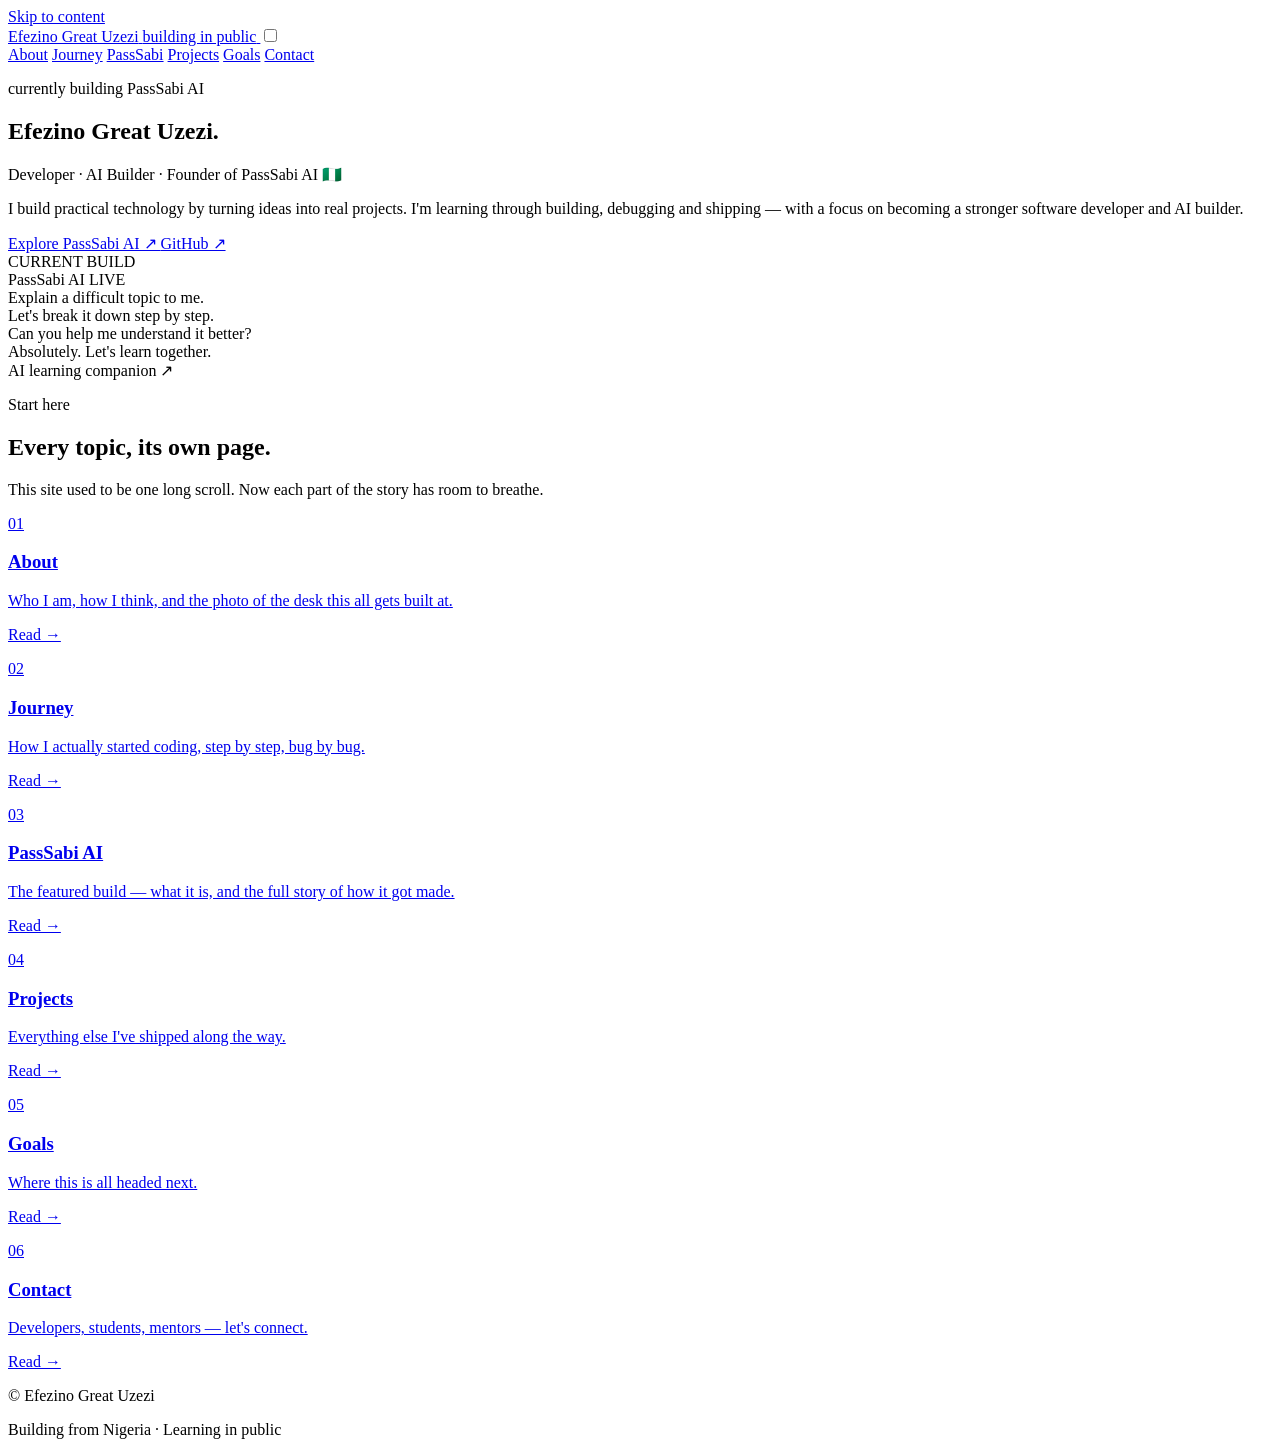
==== commit 4ece75af: "Add files via upload" ====
--- a/index.html
+++ b/index.html
@@ -6,22 +6,12 @@
 
   <title>Efezino Great Uzezi | Developer, AI Builder & Founder</title>
 
-  <meta
-    name="description"
-    content="Efezino Great Uzezi is a Nigerian developer and AI builder building practical software, including PassSabi AI."
-  />
-  <meta
-    name="keywords"
-    content="Efezino Great Uzezi, developer, AI builder, Python developer, PassSabi AI, Nigerian developer"
-  />
+  <meta name="description" content="Efezino Great Uzezi is a Nigerian developer and AI builder building practical software, including PassSabi AI." />
   <meta name="author" content="Efezino Great Uzezi" />
   <meta name="google-site-verification" content="Mf2dahPoH0BTtR7LbX8cLjKeB5iDqpVoZl4-OnSvenU" />
 
-  <meta property="og:title" content="Efezino Great Uzezi | Developer & AI Builder" />
-  <meta
-    property="og:description"
-    content="A personal portfolio documenting Efezino Great Uzezi's journey, projects and work building practical technology."
-  />
+  <meta property="og:title" content="Efezino Great Uzezi | Developer, AI Builder & Founder" />
+  <meta property="og:description" content="Efezino Great Uzezi is a Nigerian developer and AI builder building practical software, including PassSabi AI." />
   <meta property="og:type" content="website" />
 
   <meta name="theme-color" content="#090a0a" />
@@ -52,45 +42,40 @@
   <link rel="stylesheet" href="css/philosophy.css" />
   <link rel="stylesheet" href="css/contact.css" />
   <link rel="stylesheet" href="css/footer.css" />
+  <link rel="stylesheet" href="css/home.css" />
   <link rel="stylesheet" href="css/responsive.css" />
 </head>
-
 <body>
   <a class="skip-link" href="#main-content">Skip to content</a>
 
   <!-- ==================================================
        SITE HEADER
   =================================================== -->
-  <header class="site-header" data-site-header>
+  <header class="site-header">
     <div class="container header-inner">
-      <a class="site-brand" href="#top" aria-label="Efezino Great Uzezi home">
+      <a class="site-brand" href="index.html">
         <span class="site-brand__name">Efezino Great Uzezi</span>
-        <span class="site-brand__status">/ building in public</span>
+        <span class="site-brand__status">building in public</span>
       </a>
 
-      <button
-        class="menu-toggle"
-        type="button"
-        aria-label="Open navigation"
-        aria-expanded="false"
-        aria-controls="primary-navigation"
-        data-menu-toggle
-      >
-        <span></span>
-        <span></span>
-      </button>
-
-      <nav id="primary-navigation" class="site-nav" aria-label="Primary navigation">
-        <a href="#about">About</a>
-        <a href="#journey">Journey</a>
-        <a href="#passsabi">PassSabi</a>
-        <a href="#projects">Projects</a>
-        <a href="#contact">Contact</a>
+      <input type="checkbox" id="nav-toggle" class="nav-toggle-input" />
+      <label for="nav-toggle" class="menu-toggle" aria-label="Toggle navigation">
+        <span></span><span></span>
+      </label>
+
+      <nav class="site-nav" aria-label="Primary navigation">
+      <a href="about.html">About</a>
+      <a href="journey.html">Journey</a>
+      <a href="passsabi.html">PassSabi</a>
+      <a href="projects.html">Projects</a>
+      <a href="goals.html">Goals</a>
+      <a href="contact.html">Contact</a>
       </nav>
     </div>
   </header>
 
   <main id="main-content">
+
     <!-- ==================================================
          HERO
     =================================================== -->
@@ -99,7 +84,7 @@
         <div class="hero__content reveal">
           <p class="eyebrow">
             <span class="eyebrow__dot" aria-hidden="true"></span>
-            Building · Learning · Shipping
+            currently building PassSabi AI
           </p>
 
           <h1 id="hero-title" class="hero__title">
@@ -108,13 +93,13 @@
           </h1>
 
           <p class="hero__role">
-            Developer · AI Builder · Founder of PassSabi AI
+            Developer &middot; AI Builder &middot; Founder of PassSabi AI
             <span aria-hidden="true">🇳🇬</span>
           </p>
 
           <p class="hero__lede">
             I build practical technology by turning ideas into real projects.
-            I'm learning through building, debugging and shipping — with a focus
+            I'm learning through building, debugging and shipping &mdash; with a focus
             on becoming a stronger software developer and AI builder.
           </p>
 
@@ -154,368 +139,72 @@
     </section>
 
     <!-- ==================================================
-         ABOUT
+         EXPLORE
     =================================================== -->
-    <section id="about" class="section about-section" aria-labelledby="about-title">
+    <section class="section" aria-labelledby="explore-title">
       <div class="container">
         <div class="section-heading">
-          <p class="section-kicker">01 / About</p>
-          <h2 id="about-title">Learning by building real things.</h2>
-        </div>
-
-        <div class="about__grid">
-          <div class="about__copy">
-            <p>
-              I'm <strong>Efezino Great Uzezi</strong>, a Nigerian developer and AI builder.
-              My journey into technology has been driven by curiosity, ambition and a simple belief:
-              you don't have to know everything before you start building.
-            </p>
-
-            <blockquote>
-              I don't want to only use technology.<br />
-              I want to understand it, build with it and use it to solve real problems.
-            </blockquote>
-
-            <p>
-              That mindset turned a phone, tutorials, experiments and plenty of bugs into working projects.
-              The goal now is to keep expanding the depth behind what I build.
-            </p>
-          </div>
-
-          <div class="about__side">
-            <figure class="about__photo">
-              <img src="banner.jpg" alt="Efezino's desk setup — laptop, keyboard and phone, where PassSabi AI gets built" />
-              <figcaption>Where I build, most nights</figcaption>
-            </figure>
-
-            <div class="stats-grid" aria-label="Quick facts">
-              <article class="stat-card">
-                <span class="stat-card__number">01</span>
-                <strong>Python</strong>
-                <span>Programming foundation</span>
-              </article>
-              <article class="stat-card">
-                <span class="stat-card__number">02</span>
-                <strong>PassSabi AI</strong>
-                <span>Featured product</span>
-              </article>
-              <article class="stat-card">
-                <span class="stat-card__number">03</span>
-                <strong>Nigeria 🇳🇬</strong>
-                <span>Building from Nigeria</span>
-              </article>
-            </div>
-          </div>
-        </div>
-      </div>
-    </section>
-
-    <!-- ==================================================
-         SKILLS
-    =================================================== -->
-    <section id="skills" class="section skills-section" aria-labelledby="skills-title">
-      <div class="container">
-        <div class="section-heading">
-          <p class="section-kicker">02 / Skills</p>
-          <h2 id="skills-title">What I'm learning and using.</h2>
+          <p class="section-kicker">Start here</p>
+          <h2 id="explore-title">Every topic, its own page.</h2>
           <p class="section-intro">
-            I don't want to collect technologies just to list them. I want to understand how the pieces work together.
-          </p>
-        </div>
-
-        <div class="skill-list">
-          <span class="skill-tag">Python</span>
-          <span class="skill-tag">HTML</span>
-          <span class="skill-tag">CSS</span>
-          <span class="skill-tag">JavaScript</span>
-          <span class="skill-tag">TypeScript</span>
-          <span class="skill-tag">Git &amp; GitHub</span>
-          <span class="skill-tag">Supabase</span>
-          <span class="skill-tag">Vercel</span>
-          <span class="skill-tag">APIs</span>
-          <span class="skill-tag">Authentication</span>
-          <span class="skill-tag">Databases</span>
-          <span class="skill-tag">AI Integration</span>
-          <span class="skill-tag">Debugging</span>
-          <span class="skill-tag">Responsive Web Development</span>
-          <span class="skill-tag">Progressive Web Apps</span>
-          <span class="skill-tag">Product Building</span>
-        </div>
-
-        <div class="learning-note">
-          <strong>Development philosophy:</strong>
-          I want to use AI to become a better developer, not a developer who blindly copies AI output.
-          Understanding, debugging and improving the code matters to me.
-        </div>
-      </div>
-    </section>
-
-    <!-- ==================================================
-         CODING JOURNEY
-    =================================================== -->
-    <section id="journey" class="section journey-section" aria-labelledby="journey-title">
-      <div class="container">
-        <div class="section-heading">
-          <p class="section-kicker">03 / Journey</p>
-          <h2 id="journey-title">How I started coding.</h2>
-          <p class="section-intro">
-            Before PassSabi, there was curiosity — and a lot of code that didn't work on the first try.
-          </p>
-        </div>
-
-        <figure class="journey__photo">
-          <img src="moto.png" alt="Efezino in the early days of learning to build" />
-          <figcaption>The early days — before there was a product, there was just the habit</figcaption>
-        </figure>
-
-        <div class="timeline">
-          <article class="timeline-item">
-            <span class="timeline-item__number">01</span>
-            <div><h3>Exploring first</h3><p>I started by exploring technology — coding, AI and websites — pulled in by the idea that one person could create something other people could actually use.</p></div>
-          </article>
-
-          <article class="timeline-item">
-            <span class="timeline-item__number">02</span>
-            <div><h3>Python, first</h3><p>I began with fundamentals: variables, conditions, loops, functions, lists, strings and problem-solving. From there I moved into HTML, CSS and JavaScript.</p></div>
-          </article>
-
-          <article class="timeline-item">
-            <span class="timeline-item__number">03</span>
-            <div><h3>Learning by doing</h3><p>I stopped treating tutorials as the finish line. Every concept became a reason to ask, “how do I actually build this?”</p></div>
-          </article>
-
-          <article class="timeline-item">
-            <span class="timeline-item__number">04</span>
-            <div><h3>Learning through bugs</h3><p>Real projects meant real errors — broken authentication, failing API calls and configuration problems. Debugging became part of the learning process.</p></div>
-          </article>
-
-          <article class="timeline-item">
-            <span class="timeline-item__number">05</span>
-            <div><h3>Using AI without depending on it</h3><p>AI tools helped me move faster and explain unfamiliar code, but the goal became understanding enough to find and fix problems myself.</p></div>
-          </article>
-
-          <article class="timeline-item">
-            <span class="timeline-item__number">06</span>
-            <div><h3>From syntax to product thinking</h3><p>The questions changed from “how do I write this?” to “who needs this, how will they find it and how does it ship?”</p></div>
-          </article>
-        </div>
-      </div>
-    </section>
-
-    <!-- ==================================================
-         FEATURED PROJECT / PASSSABI
-    =================================================== -->
-    <section id="passsabi" class="section passsabi-section" aria-labelledby="passsabi-title">
-      <div class="container">
-        <div class="section-heading">
-          <p class="section-kicker">04 / Featured build</p>
-          <h2 id="passsabi-title">PassSabi AI.</h2>
-          <p class="section-intro">
-            A student-focused AI learning platform I founded to explore how AI can make learning more interactive and accessible.
-          </p>
-        </div>
-
-        <div class="featured-project">
-          <div class="featured-project__content">
-            <p class="project-label">FOUNDED + BUILT BY EFEZINO GREAT UZEZI</p>
-            <h3>Your personal AI teacher.</h3>
-            <p>
-              Building PassSabi pushed me beyond basic coding into authentication, databases, APIs,
-              AI integration, responsive interfaces, deployment and product thinking.
-            </p>
-            <p>
-              It became a practical laboratory for understanding what happens when an idea has to become a working product.
-            </p>
-
-            <div class="skill-list skill-list--compact">
-              <span class="skill-tag">AI</span>
-              <span class="skill-tag">Education</span>
-              <span class="skill-tag">JavaScript</span>
-              <span class="skill-tag">Supabase</span>
-              <span class="skill-tag">Vercel</span>
-              <span class="skill-tag">PWA</span>
-            </div>
-
-            <div class="button-row">
-              <a class="button button--primary" href="https://passsabi-ai.vercel.app" target="_blank" rel="noopener noreferrer">
-                Visit PassSabi AI ↗
-              </a>
-            </div>
-          </div>
-
-          <div class="featured-project__mark">
-            <img src="passsabi-icon.jpg" alt="PassSabi AI logo" />
-          </div>
-        </div>
-
-        <div class="showcase-grid" aria-label="PassSabi AI screenshots">
-          <figure class="showcase-card">
-            <div class="showcase-card__image-wrap">
-              <img
-                src="homepage.png"
-                alt="PassSabi AI home screen"
-                loading="lazy"
-              />
-            </div>
-            <figcaption>
-              <strong>Home</strong>
-              <span>Daily study prompt and quick actions</span>
-            </figcaption>
-          </figure>
-
-          <figure class="showcase-card">
-            <div class="showcase-card__image-wrap">
-              <img
-                src="Tutor.jpg"
-                alt="PassSabi AI tutor chat interface"
-                loading="lazy"
-              />
-            </div>
-            <figcaption>
-              <strong>AI Tutor</strong>
-              <span>Step-by-step explanations, not generic answers</span>
-            </figcaption>
-          </figure>
-        </div>
-      </div>
-    </section>
-
-    <!-- ==================================================
-         HOW PASSSABI WAS BUILT
-    =================================================== -->
-    <section id="passsabi-story" class="section passsabi-story-section" aria-labelledby="passsabi-story-title">
-      <div class="container">
-        <div class="section-heading">
-          <p class="section-kicker">05 / Case study</p>
-          <h2 id="passsabi-story-title">How I built PassSabi AI.</h2>
-          <p class="section-intro">
-            PassSabi didn't arrive as a finished product. It grew in stages, with each version forcing another technical problem to be understood.
-          </p>
-        </div>
-
-        <div class="timeline timeline--project">
-          <article class="timeline-item"><span class="timeline-item__number">01</span><div><h3>Start with the problem</h3><p>I wanted an AI teacher for students, not another generic chatbot — something built around how Nigerian students learn and prepare for exams.</p></div></article>
-          <article class="timeline-item"><span class="timeline-item__number">02</span><div><h3>From idea to pages</h3><p>I built the frontend across multiple pages — login, signup, password reset, profile and settings — with separate guest and signed-in experiences.</p></div></article>
-          <article class="timeline-item"><span class="timeline-item__number">03</span><div><h3>Building the AI teacher</h3><p>I shaped the chat logic so PassSabi behaves more like a tutor and added controls for chat history, pinning, renaming, deleting and stopping generation.</p></div></article>
-          <article class="timeline-item"><span class="timeline-item__number">04</span><div><h3>Outgrowing local storage</h3><p>Chats and user data initially lived in the browser. I moved the app toward Supabase-backed accounts, storage and synchronization.</p></div></article>
-          <article class="timeline-item"><span class="timeline-item__number">05</span><div><h3>Building the account system</h3><p>I implemented signup, login, logout, password reset, email verification and session handling while working toward guest-to-account migration.</p></div></article>
-          <article class="timeline-item"><span class="timeline-item__number">06</span><div><h3>Fixing what broke</h3><p>Production problems became part of the work: tracing configuration, authentication, APIs and deployment issues instead of walking away from them.</p></div></article>
-          <article class="timeline-item"><span class="timeline-item__number">07</span><div><h3>Making it feel like a product</h3><p>I developed the PassSabi identity and added PWA support so the experience could feel more like an app than a single webpage.</p></div></article>
-          <article class="timeline-item"><span class="timeline-item__number">08</span><div><h3>Going live</h3><p>I connected GitHub to Vercel and added the website foundations needed for a publicly deployed product.</p></div></article>
-        </div>
-
-        <div class="roadmap-block">
-          <div class="roadmap-block__heading">
-            <p class="section-kicker">What's next</p>
-            <h3>PassSabi roadmap.</h3>
-          </div>
-
-          <div class="roadmap-grid">
-            <article class="roadmap-card roadmap-card--shipped"><span>SHIPPED</span><h4>Accounts &amp; cloud sync</h4><p>Authentication and cloud-backed data for accounts, chats and progress.</p></article>
-            <article class="roadmap-card roadmap-card--progress"><span>IN PROGRESS</span><h4>Richer AI tutoring</h4><p>Image and PDF homework, voice interactions and subject-focused tutoring.</p></article>
-            <article class="roadmap-card"><span>PLANNED</span><h4>Exam prep &amp; CBT</h4><p>Practice experiences for WAEC, NECO and JAMB.</p></article>
-            <article class="roadmap-card"><span>PLANNED</span><h4>Classrooms &amp; dashboards</h4><p>Teacher accounts, student dashboards and progress tracking.</p></article>
-          </div>
-        </div>
-      </div>
-    </section>
-
-    <!-- ==================================================
-         OTHER PROJECTS
-    =================================================== -->
-    <section id="projects" class="section projects-section" aria-labelledby="projects-title">
-            <div class="container">
-        <div class="section-heading">
-          <p class="section-kicker">06 / Projects</p>
-          <h2 id="projects-title">Things I've built.</h2>
-          <p class="section-intro">Projects turn what I learn into something real.</p>
-        </div>
-
-        <div class="projects-grid">
-          <article class="project-card">
-            <p class="project-card__number">PROJECT / 01</p>
-            <h3>PassSabi AI</h3>
-            <p>AI-powered learning and product-building work focused on students.</p>
-            <a href="https://passsabi-ai.vercel.app" target="_blank" rel="noopener noreferrer">Explore ↗</a>
-          </article>
-
-          <article class="project-card">
-            <p class="project-card__number">PROJECT / 02</p>
-            <h3>Calculator Projects</h3>
-            <p>Early builds that helped develop programming logic, functions, input handling and debugging.</p>
-            <a href="https://github.com/Efezinocode" target="_blank" rel="noopener noreferrer">View GitHub ↗</a>
-          </article>
-
-          <article class="project-card">
-            <p class="project-card__number">PROJECT / 03</p>
-            <h3>This Portfolio</h3>
-            <p>A living record of my development journey, experiments, projects and goals.</p>
-            <a href="#about">Read the story ↑</a>
-          </article>
-        </div>
-      </div>
-    </section>
-
-    <!-- ==================================================
-         GOALS
-    =================================================== -->
-    <section id="goals" class="section goals-section" aria-labelledby="goals-title">
-      <div class="container">
-        <div class="section-heading">
-          <p class="section-kicker">07 / Direction</p>
-          <h2 id="goals-title">Where I'm going.</h2>
-        </div>
-
-        <div class="goals-grid">
-          <article class="goal-card"><span>01</span><h3>Build useful products</h3><p>Turn ideas into applications that solve genuine problems rather than stopping at tutorials.</p></article>
-          <article class="goal-card"><span>02</span><h3>Grow in AI</h3><p>Understand AI more deeply and become better at building practical AI-powered applications.</p></article>
-          <article class="goal-card"><span>03</span><h3>Become a stronger developer</h3><p>Improve programming fundamentals, software engineering knowledge and debugging ability.</p></article>
-          <article class="goal-card"><span>04</span><h3>Keep entering real-world challenges</h3><p>Learn through hackathons, coding challenges and projects that force practical problem-solving.</p></article>
-          <article class="goal-card"><span>05</span><h3>Help students</h3><p>Build technology that makes learning more accessible and useful for students.</p></article>
-        </div>
-      </div>
-    </section>
-
-    <!-- ==================================================
-         PHILOSOPHY
-    =================================================== -->
-    <section id="philosophy" class="section philosophy-section" aria-labelledby="philosophy-title">
-      <div class="container philosophy__inner">
-        <p class="section-kicker">08 / Approach</p>
-        <h2 id="philosophy-title" class="philosophy__quote">
-          Learn.<br />
-          <span>Build.</span><br />
-          Break.<br />
-          <em>Debug.</em><br />
-          Improve.<br />
-          <strong>Ship.</strong>
-        </h2>
-        <p class="philosophy__note">
-          I don't expect every project to be perfect. I expect every project to teach me something.
-        </p>
-      </div>
-    </section>
-
-    <!-- ==================================================
-         CONTACT
-    =================================================== -->
-    <section id="contact" class="section contact-section" aria-labelledby="contact-title">
-      <div class="container">
-        <div class="contact-panel">
-          <div class="section-heading">
-            <p class="section-kicker">09 / Contact</p>
-            <h2 id="contact-title">Let's connect.</h2>
-            <p class="section-intro">
-              I'm interested in connecting with developers, builders, students, mentors, collaborators and people interested in technology.
-            </p>
-          </div>
-
-          <div class="button-row">
-            <a class="button button--primary" href="mailto:efezinogreat001@gmail.com">Email me</a>
-            <a class="button button--ghost" href="https://github.com/Efezinocode" target="_blank" rel="noopener noreferrer">GitHub ↗</a>
-            <a class="button button--ghost" href="https://t.me/Efezinouzezigreat" target="_blank" rel="noopener noreferrer">Telegram ↗</a>
-            <a class="button button--ghost" href="https://www.linkedin.com/in/efezino-great-uzezi-41a926421/" target="_blank" rel="noopener noreferrer">LinkedIn ↗</a>
-          </div>
+            This site used to be one long scroll. Now each part of the story has room to breathe.
+          </p>
+        </div>
+
+        <div class="explore-grid">
+          <a class="explore-card" href="about.html">
+            <div>
+              <p class="explore-card__number">01</p>
+              <h3>About</h3>
+              <p>Who I am, how I think, and the photo of the desk this all gets built at.</p>
+            </div>
+            <span class="go">Read &rarr;</span>
+          </a>
+
+          <a class="explore-card" href="journey.html">
+            <div>
+              <p class="explore-card__number">02</p>
+              <h3>Journey</h3>
+              <p>How I actually started coding, step by step, bug by bug.</p>
+            </div>
+            <span class="go">Read &rarr;</span>
+          </a>
+
+          <a class="explore-card" href="passsabi.html">
+            <div>
+              <p class="explore-card__number">03</p>
+              <h3>PassSabi AI</h3>
+              <p>The featured build &mdash; what it is, and the full story of how it got made.</p>
+            </div>
+            <span class="go">Read &rarr;</span>
+          </a>
+
+          <a class="explore-card" href="projects.html">
+            <div>
+              <p class="explore-card__number">04</p>
+              <h3>Projects</h3>
+              <p>Everything else I've shipped along the way.</p>
+            </div>
+            <span class="go">Read &rarr;</span>
+          </a>
+
+          <a class="explore-card" href="goals.html">
+            <div>
+              <p class="explore-card__number">05</p>
+              <h3>Goals</h3>
+              <p>Where this is all headed next.</p>
+            </div>
+            <span class="go">Read &rarr;</span>
+          </a>
+
+          <a class="explore-card" href="contact.html">
+            <div>
+              <p class="explore-card__number">06</p>
+              <h3>Contact</h3>
+              <p>Developers, students, mentors &mdash; let's connect.</p>
+            </div>
+            <span class="go">Read &rarr;</span>
+          </a>
         </div>
       </div>
     </section>
@@ -526,12 +215,11 @@
   =================================================== -->
   <footer class="site-footer">
     <div class="container footer-inner">
-      <p>© <span data-current-year></span> Efezino Great Uzezi</p>
-      <p>Building from Nigeria · Learning in public</p>
+      <p>&copy; <span data-current-year></span> Efezino Great Uzezi</p>
+      <p>Building from Nigeria &middot; Learning in public</p>
     </div>
   </footer>
 
-  <script type="module" src="js/main.js"></script>
+  <script src="js/main.js"></script>
 </body>
 </html>
-
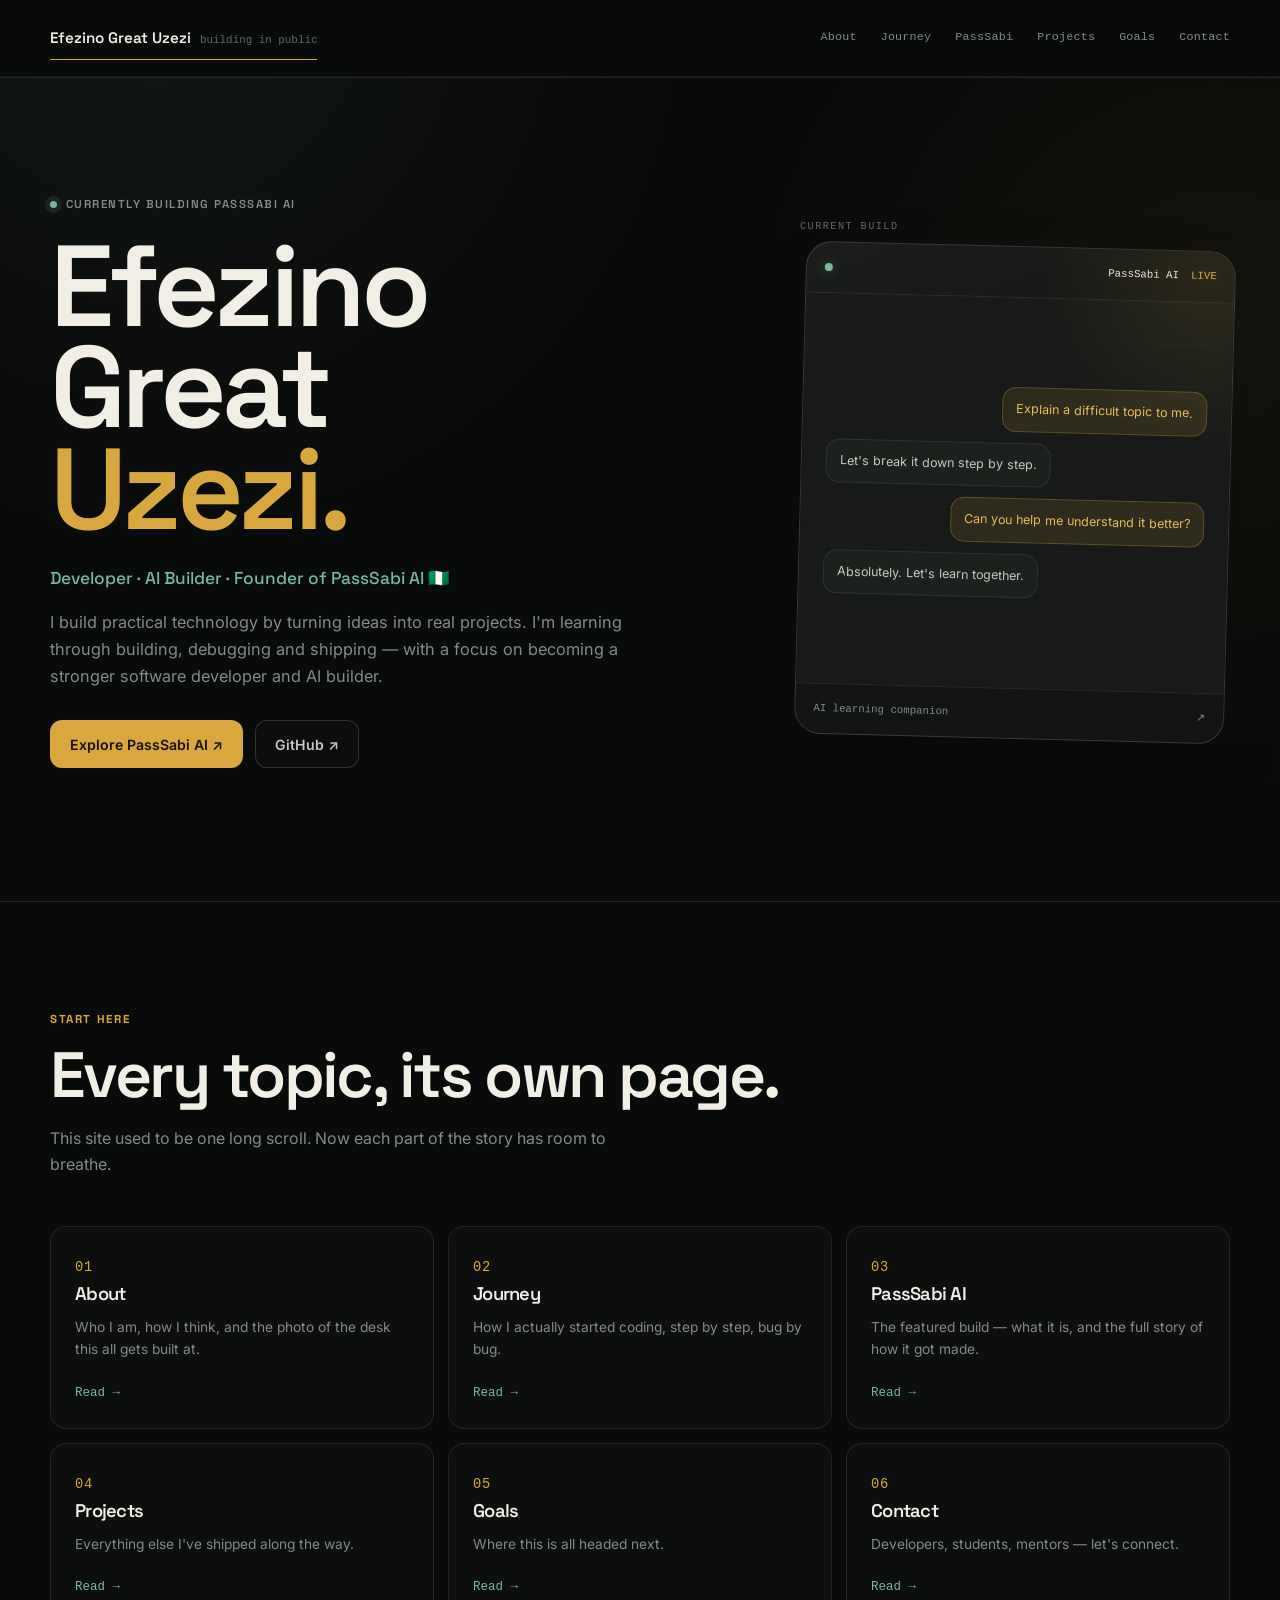
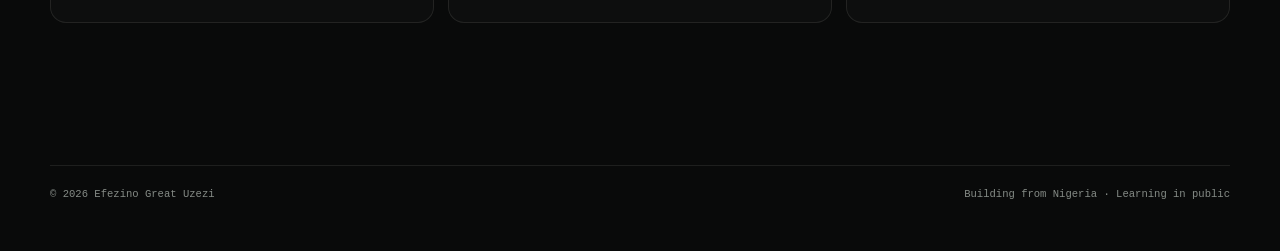
==== commit 7b93a9b7: "Update index.html" ====
--- a/index.html
+++ b/index.html
@@ -53,7 +53,7 @@
   =================================================== -->
   <header class="site-header">
     <div class="container header-inner">
-      <a class="site-brand" href="index.html">
+      <a class="site-brand is-home" href="index.html">
         <span class="site-brand__name">Efezino Great Uzezi</span>
         <span class="site-brand__status">building in public</span>
       </a>
--- a/css/variables.css
+++ b/css/variables.css
@@ -0,0 +1,31 @@
+:root {
+  --bg: #090a0a;
+  --bg-soft: #0d0f0e;
+  --surface: #111412;
+  --surface-2: #171a18;
+  --surface-3: #1c211e;
+
+  --text: #f1eee5;
+  --text-soft: #c7c9c3;
+  --muted: #858b86;
+  --muted-2: #626a64;
+
+  --accent: #d8a83e;
+  --accent-bright: #e8bc5a;
+  --accent-soft: rgba(216, 168, 62, 0.12);
+  --green: #78b89b;
+  --green-soft: rgba(120, 184, 155, 0.12);
+
+  --border: rgba(241, 238, 229, 0.09);
+  --border-strong: rgba(241, 238, 229, 0.16);
+  --shadow: rgba(0, 0, 0, 0.45);
+
+  --container: 1180px;
+  --gutter: 28px;
+  --radius-sm: 10px;
+  --radius-md: 16px;
+  --radius-lg: 24px;
+  --radius-xl: 32px;
+
+  --ease: cubic-bezier(0.22, 1, 0.36, 1);
+}
--- a/css/base.css
+++ b/css/base.css
@@ -0,0 +1,204 @@
+body {
+  min-width: 320px;
+  overflow-x: hidden;
+  background:
+    radial-gradient(circle at 12% 0%, rgba(120, 184, 155, 0.07), transparent 25%),
+    radial-gradient(circle at 95% 18%, rgba(216, 168, 62, 0.06), transparent 24%),
+    var(--bg);
+  color: var(--text);
+  font-family: "Inter", sans-serif;
+  line-height: 1.65;
+  -webkit-font-smoothing: antialiased;
+  text-rendering: optimizeLegibility;
+}
+
+body::before {
+  content: "";
+  position: fixed;
+  inset: 0;
+  pointer-events: none;
+  opacity: 0.035;
+  background-image:
+    linear-gradient(rgba(255, 255, 255, 0.08) 1px, transparent 1px),
+    linear-gradient(90deg, rgba(255, 255, 255, 0.08) 1px, transparent 1px);
+  background-size: 42px 42px;
+  mask-image: linear-gradient(to bottom, black, transparent 70%);
+  z-index: -1;
+}
+
+body,
+button,
+a {
+  cursor: default;
+}
+
+a,
+button {
+  cursor: pointer;
+}
+
+h1,
+h2,
+h3,
+h4,
+.site-brand__name,
+.section-kicker,
+.eyebrow,
+.hero__role,
+.project-label,
+.roadmap-card span,
+.project-card__number,
+.philosophy__quote {
+  font-family: "Space Grotesk", sans-serif;
+}
+
+h1,
+h2,
+h3,
+h4 {
+  color: var(--text);
+  font-weight: 600;
+  letter-spacing: -0.04em;
+}
+
+p {
+  color: var(--muted);
+}
+
+.container {
+  width: min(calc(100% - (var(--gutter) * 2)), var(--container));
+  margin-inline: auto;
+}
+
+.section {
+  position: relative;
+  padding-block: 108px;
+  border-top: 1px solid var(--border);
+}
+
+.section-heading {
+  max-width: 760px;
+  margin-bottom: 48px;
+}
+
+.section-kicker {
+  margin-bottom: 15px;
+  color: var(--accent);
+  font-size: 0.72rem;
+  font-weight: 700;
+  letter-spacing: 0.14em;
+  text-transform: uppercase;
+}
+
+.section-heading h2 {
+  font-size: clamp(2.2rem, 5vw, 4.5rem);
+  line-height: 0.98;
+}
+
+.section-intro {
+  max-width: 62ch;
+  margin-top: 18px;
+  font-size: 1rem;
+}
+
+.button-row {
+  display: flex;
+  flex-wrap: wrap;
+  gap: 12px;
+  margin-top: 30px;
+}
+
+.button {
+  display: inline-flex;
+  min-height: 48px;
+  align-items: center;
+  justify-content: center;
+  padding: 0 19px;
+  border: 1px solid transparent;
+  border-radius: 12px;
+  text-decoration: none;
+  font-size: 0.88rem;
+  font-weight: 600;
+  transition:
+    transform 180ms var(--ease),
+    border-color 180ms ease,
+    background 180ms ease,
+    color 180ms ease;
+}
+
+.button:hover {
+  transform: translateY(-2px);
+}
+
+.button--primary {
+  background: var(--accent);
+  color: #161107;
+}
+
+.button--primary:hover {
+  background: var(--accent-bright);
+}
+
+.button--ghost {
+  border-color: var(--border-strong);
+  color: var(--text-soft);
+  background: rgba(255, 255, 255, 0.015);
+}
+
+.button--ghost:hover {
+  border-color: rgba(241, 238, 229, 0.3);
+  color: var(--text);
+  background: rgba(255, 255, 255, 0.03);
+}
+
+.skip-link {
+  position: fixed;
+  top: 12px;
+  left: 12px;
+  z-index: 1000;
+  transform: translateY(-150%);
+  padding: 10px 14px;
+  border-radius: 10px;
+  background: var(--accent);
+  color: #161107;
+  text-decoration: none;
+  font-weight: 700;
+  transition: transform 180ms ease;
+}
+
+.skip-link:focus {
+  transform: translateY(0);
+}
+
+.reveal {
+  opacity: 0;
+  transform: translateY(16px);
+  animation: reveal-up 800ms var(--ease) forwards;
+}
+
+.reveal--delay {
+  animation-delay: 120ms;
+}
+
+@keyframes reveal-up {
+  to {
+    opacity: 1;
+    transform: translateY(0);
+  }
+}
+
+@media (prefers-reduced-motion: reduce) {
+  html {
+    scroll-behavior: auto;
+  }
+
+  .reveal {
+    opacity: 1;
+    transform: none;
+    animation: none;
+  }
+
+  .button {
+    transition: none;
+  }
+}
--- a/css/header.css
+++ b/css/header.css
@@ -0,0 +1,145 @@
+/* ==================================================
+   SITE HEADER
+   Nav uses a checkbox + label (no JavaScript) so the
+   mobile menu can never break due to a script failing
+   to load.
+================================================== */
+
+.site-header {
+  position: sticky;
+  top: 0;
+  z-index: 100;
+  border-bottom: 1px solid rgba(241, 238, 229, 0.06);
+  background: rgba(9, 10, 10, 0.86);
+  backdrop-filter: blur(16px);
+}
+
+.header-inner {
+  position: relative;
+  min-height: 76px;
+  display: flex;
+  flex-wrap: wrap;
+  align-items: center;
+  justify-content: space-between;
+  gap: 14px 20px;
+  padding-block: 14px;
+}
+
+.site-brand {
+  display: inline-flex;
+  min-width: 0;
+  align-items: baseline;
+  gap: 9px;
+  color: var(--text);
+  text-decoration: none;
+}
+
+.site-brand__name {
+  font-size: 0.95rem;
+  font-weight: 600;
+  white-space: nowrap;
+}
+
+.site-brand__status {
+  color: var(--muted-2);
+  font-family: ui-monospace, SFMono-Regular, Menlo, monospace;
+  font-size: 0.68rem;
+  white-space: nowrap;
+}
+
+.site-nav {
+  display: flex;
+  align-items: center;
+  gap: 24px;
+}
+
+.site-nav a {
+  position: relative;
+  color: var(--muted);
+  text-decoration: none;
+  font-family: ui-monospace, SFMono-Regular, Menlo, monospace;
+  font-size: 0.73rem;
+  letter-spacing: 0.02em;
+  transition: color 180ms ease;
+  white-space: nowrap;
+}
+
+.site-nav a::after {
+  content: "";
+  position: absolute;
+  right: 0;
+  bottom: -7px;
+  left: 0;
+  height: 1px;
+  transform: scaleX(0);
+  transform-origin: left;
+  background: var(--accent);
+  transition: transform 180ms var(--ease);
+}
+
+.site-nav a:hover,
+.site-nav a.is-active {
+  color: var(--text);
+}
+
+.site-nav a:hover::after,
+.site-nav a.is-active::after {
+  transform: scaleX(1);
+}
+
+/* Checkbox driving the mobile menu — visually hidden,
+   still focusable/operable for keyboard + screen readers. */
+.nav-toggle-input {
+  position: absolute;
+  width: 1px;
+  height: 1px;
+  overflow: hidden;
+  clip: rect(0, 0, 0, 0);
+  white-space: nowrap;
+}
+
+.menu-toggle {
+  display: none;
+  align-items: center;
+  justify-content: center;
+  width: 44px;
+  height: 44px;
+  border: 1px solid var(--border-strong);
+  border-radius: 10px;
+  background: var(--surface);
+  cursor: pointer;
+}
+
+.menu-toggle span {
+  display: block;
+  width: 18px;
+  height: 1px;
+  background: var(--text);
+  transition: transform 180ms var(--ease), opacity 180ms ease;
+}
+
+.menu-toggle span + span {
+  margin-top: 5px;
+}
+
+.nav-toggle-input:focus-visible + .menu-toggle {
+  outline: 2px solid var(--accent);
+  outline-offset: 2px;
+}
+
+/* Shown only on the homepage. "Home" has no nav link of its own,
+   so this gives the same current-page indicator the other six
+   nav items already get via .site-nav a.is-active. */
+.site-brand.is-home {
+  position: relative;
+}
+
+.site-brand.is-home::after {
+  content: "";
+  position: absolute;
+  right: 0;
+  bottom: -9px;
+  left: 0;
+  height: 1px;
+  background: var(--accent);
+}
--- a/css/hero.css
+++ b/css/hero.css
@@ -0,0 +1,151 @@
+.hero {
+  min-height: calc(100vh - 76px);
+  display: flex;
+  align-items: center;
+  padding-block: 88px 110px;
+}
+
+.hero__grid {
+  display: grid;
+  grid-template-columns: minmax(0, 1.1fr) minmax(340px, 0.9fr);
+  gap: clamp(50px, 8vw, 110px);
+  align-items: center;
+}
+
+.eyebrow {
+  display: inline-flex;
+  align-items: center;
+  gap: 9px;
+  margin-bottom: 22px;
+  color: var(--muted);
+  font-size: 0.72rem;
+  font-weight: 600;
+  letter-spacing: 0.13em;
+  text-transform: uppercase;
+}
+
+.eyebrow__dot {
+  width: 7px;
+  height: 7px;
+  border-radius: 999px;
+  background: var(--green);
+  box-shadow: 0 0 0 5px var(--green-soft);
+}
+
+.hero__title {
+  max-width: 900px;
+  font-size: clamp(4rem, 9vw, 8.4rem);
+  line-height: 0.88;
+}
+
+.hero__title span {
+  color: var(--accent);
+}
+
+.hero__role {
+  margin-top: 24px;
+  color: var(--green);
+  font-size: clamp(0.9rem, 2vw, 1.08rem);
+  font-weight: 500;
+}
+
+.hero__lede {
+  max-width: 63ch;
+  margin-top: 17px;
+  font-size: 1.02rem;
+}
+
+.hero__visual {
+  justify-self: end;
+  width: min(100%, 430px);
+}
+
+.hero__label {
+  margin-bottom: 11px;
+  color: var(--muted-2);
+  font-family: ui-monospace, SFMono-Regular, Menlo, monospace;
+  font-size: 0.64rem;
+  letter-spacing: 0.14em;
+}
+
+.device-card {
+  position: relative;
+  overflow: hidden;
+  border: 1px solid var(--border-strong);
+  border-radius: 26px;
+  background:
+    linear-gradient(155deg, rgba(255, 255, 255, 0.045), transparent 42%),
+    var(--surface);
+  box-shadow: 0 30px 90px -36px var(--shadow);
+  transform: rotate(1.5deg);
+}
+
+.device-card::before {
+  content: "";
+  position: absolute;
+  inset: 0;
+  background: radial-gradient(circle at 95% 5%, rgba(216, 168, 62, 0.12), transparent 28%);
+  pointer-events: none;
+}
+
+.device-card__topbar,
+.device-card__footer {
+  display: flex;
+  align-items: center;
+  justify-content: space-between;
+  gap: 12px;
+  padding: 16px 18px;
+  border-bottom: 1px solid var(--border);
+  font-family: ui-monospace, SFMono-Regular, Menlo, monospace;
+  font-size: 0.67rem;
+}
+
+.device-card__footer {
+  border-top: 1px solid var(--border);
+  border-bottom: 0;
+  color: var(--muted);
+}
+
+.device-card__dot {
+  width: 8px;
+  height: 8px;
+  margin-right: auto;
+  border-radius: 50%;
+  background: var(--green);
+  box-shadow: 0 0 12px rgba(120, 184, 155, 0.4);
+}
+
+.device-card__live {
+  color: var(--accent);
+}
+
+.device-card__screen {
+  min-height: 390px;
+  display: flex;
+  flex-direction: column;
+  justify-content: center;
+  gap: 11px;
+  padding: 34px 24px;
+  background:
+    linear-gradient(rgba(255, 255, 255, 0.02) 1px, transparent 1px),
+    var(--surface-2);
+  background-size: 100% 42px;
+}
+
+.chat-message {
+  width: fit-content;
+  max-width: 83%;
+  padding: 11px 13px;
+  border: 1px solid var(--border);
+  border-radius: 14px;
+  background: var(--surface-3);
+  color: var(--text-soft);
+  font-size: 0.78rem;
+}
+
+.chat-message--user {
+  margin-left: auto;
+  border-color: rgba(216, 168, 62, 0.28);
+  background: var(--accent-soft);
+  color: var(--accent-bright);
+}
--- a/css/about.css
+++ b/css/about.css
@@ -0,0 +1,92 @@
+.about__grid {
+  display: grid;
+  grid-template-columns: minmax(0, 1.1fr) minmax(320px, 0.9fr);
+  gap: 70px;
+  align-items: start;
+}
+
+.about__copy p {
+  max-width: 66ch;
+  font-size: 1.02rem;
+}
+
+.about__copy p + p {
+  margin-top: 20px;
+}
+
+.about__copy strong {
+  color: var(--text);
+}
+
+.about__copy blockquote {
+  max-width: 58ch;
+  margin: 35px 0;
+  padding-left: 20px;
+  border-left: 2px solid var(--accent);
+  color: var(--text);
+  font-family: "Space Grotesk", sans-serif;
+  font-size: clamp(1.3rem, 2.5vw, 1.8rem);
+  line-height: 1.2;
+}
+
+.about__side {
+  display: grid;
+  gap: 20px;
+}
+
+.about__photo {
+  margin: 0;
+  overflow: hidden;
+  border: 1px solid var(--border);
+  border-radius: 16px;
+  background: var(--surface);
+}
+
+.about__photo img {
+  display: block;
+  width: 100%;
+  aspect-ratio: 4 / 3;
+  object-fit: cover;
+}
+
+.about__photo figcaption {
+  padding: 12px 14px;
+  border-top: 1px solid var(--border);
+  color: var(--muted-2);
+  font-family: ui-monospace, SFMono-Regular, Menlo, monospace;
+  font-size: 0.72rem;
+}
+
+.stats-grid {
+  display: grid;
+  gap: 11px;
+}
+
+.stat-card {
+  display: grid;
+  grid-template-columns: 38px 1fr;
+  column-gap: 14px;
+  row-gap: 1px;
+  padding: 20px;
+  border: 1px solid var(--border);
+  border-radius: 15px;
+  background: rgba(255, 255, 255, 0.018);
+}
+
+.stat-card__number {
+  grid-row: 1 / span 2;
+  color: var(--accent);
+  font-family: ui-monospace, SFMono-Regular, Menlo, monospace;
+  font-size: 0.68rem;
+  padding-top: 2px;
+}
+
+.stat-card strong {
+  font-family: "Space Grotesk", sans-serif;
+  font-size: 1.02rem;
+}
+
+.stat-card > span:last-child {
+  color: var(--muted-2);
+  font-size: 0.74rem;
+}
--- a/css/skills.css
+++ b/css/skills.css
@@ -0,0 +1,42 @@
+.skill-list {
+  display: flex;
+  flex-wrap: wrap;
+  gap: 9px;
+  max-width: 920px;
+}
+
+.skill-tag {
+  padding: 8px 12px;
+  border: 1px solid var(--border);
+  border-radius: 999px;
+  background: rgba(255, 255, 255, 0.018);
+  color: var(--text-soft);
+  font-family: ui-monospace, SFMono-Regular, Menlo, monospace;
+  font-size: 0.71rem;
+  transition:
+    border-color 180ms ease,
+    color 180ms ease,
+    background 180ms ease;
+}
+
+.skill-tag:hover {
+  border-color: rgba(216, 168, 62, 0.38);
+  background: var(--accent-soft);
+  color: var(--accent-bright);
+}
+
+.learning-note {
+  max-width: 780px;
+  margin-top: 34px;
+  padding: 20px 22px;
+  border: 1px solid var(--border);
+  border-left: 2px solid var(--green);
+  border-radius: 14px;
+  background: var(--surface);
+  color: var(--muted);
+  font-size: 0.9rem;
+}
+
+.learning-note strong {
+  color: var(--green);
+}
--- a/css/journey.css
+++ b/css/journey.css
@@ -0,0 +1,80 @@
+.journey__photo {
+  max-width: 380px;
+  margin: 0 0 36px;
+  overflow: hidden;
+  border: 1px solid var(--border);
+  border-radius: 16px;
+  background: var(--surface);
+}
+
+.journey__photo img {
+  display: block;
+  width: 100%;
+}
+
+.journey__photo figcaption {
+  padding: 11px 14px;
+  border-top: 1px solid var(--border);
+  color: var(--muted-2);
+  font-family: ui-monospace, SFMono-Regular, Menlo, monospace;
+  font-size: 0.7rem;
+}
+
+.timeline {
+  position: relative;
+  max-width: 900px;
+}
+
+.timeline::before {
+  content: "";
+  position: absolute;
+  top: 6px;
+  bottom: 6px;
+  left: 19px;
+  width: 1px;
+  background: var(--border);
+}
+
+.timeline-item {
+  position: relative;
+  display: grid;
+  grid-template-columns: 40px 1fr;
+  gap: 22px;
+  padding-bottom: 40px;
+}
+
+.timeline-item:last-child {
+  padding-bottom: 0;
+}
+
+.timeline-item__number {
+  position: relative;
+  z-index: 1;
+  width: 40px;
+  height: 40px;
+  display: grid;
+  place-items: center;
+  border: 1px solid rgba(216, 168, 62, 0.28);
+  border-radius: 50%;
+  background: var(--bg-soft);
+  color: var(--accent);
+  font-family: ui-monospace, SFMono-Regular, Menlo, monospace;
+  font-size: 0.68rem;
+}
+
+.timeline-item h3 {
+  margin-top: 1px;
+  font-size: 1.05rem;
+  letter-spacing: -0.02em;
+}
+
+.timeline-item p {
+  max-width: 65ch;
+  margin-top: 8px;
+  font-size: 0.9rem;
+}
+
+.timeline--project .timeline-item__number {
+  border-color: rgba(120, 184, 155, 0.25);
+  color: var(--green);
+}
--- a/css/passsabi.css
+++ b/css/passsabi.css
@@ -0,0 +1,186 @@
+.featured-project {
+  position: relative;
+  display: grid;
+  grid-template-columns: minmax(0, 1fr) 260px;
+  gap: 40px;
+  padding: 38px;
+  overflow: hidden;
+  border: 1px solid var(--border-strong);
+  border-radius: var(--radius-lg);
+  background:
+    radial-gradient(circle at 90% 10%, rgba(120, 184, 155, 0.10), transparent 23%),
+    linear-gradient(145deg, #121614, #0c0f0e);
+}
+
+.featured-project::after {
+  content: "";
+  position: absolute;
+  right: -80px;
+  bottom: -100px;
+  width: 280px;
+  height: 280px;
+  border-radius: 50%;
+  background: radial-gradient(circle, rgba(216, 168, 62, 0.12), transparent 68%);
+  pointer-events: none;
+}
+
+.featured-project__content {
+  position: relative;
+  z-index: 1;
+}
+
+.project-label {
+  color: var(--green);
+  font-size: 0.68rem;
+  font-weight: 700;
+  letter-spacing: 0.11em;
+}
+
+.featured-project h3 {
+  margin-top: 12px;
+  font-size: clamp(2.2rem, 5vw, 4rem);
+  line-height: 0.95;
+}
+
+.featured-project h3 + p {
+  margin-top: 10px;
+  color: var(--accent-bright);
+  font-family: "Space Grotesk", sans-serif;
+}
+
+.featured-project__content > p:not(.project-label) {
+  max-width: 64ch;
+  margin-top: 15px;
+}
+
+.skill-list--compact {
+  margin-top: 24px;
+}
+
+.featured-project__mark {
+  display: grid;
+  place-items: center;
+  align-self: center;
+  min-height: 220px;
+  padding: 24px;
+  border: 1px solid rgba(216, 168, 62, 0.2);
+  border-radius: 24px;
+  background:
+    radial-gradient(circle at 30% 25%, rgba(120, 184, 155, 0.18), transparent 32%),
+    linear-gradient(145deg, rgba(216, 168, 62, 0.08), transparent 60%),
+    var(--surface-2);
+}
+
+.featured-project__mark img {
+  width: 140px;
+  height: 140px;
+  object-fit: cover;
+  border-radius: 22px;
+  box-shadow: 0 20px 45px rgba(0, 0, 0, 0.35);
+}
+
+.showcase-grid {
+  display: grid;
+  grid-template-columns: repeat(2, minmax(0, 1fr));
+  gap: 20px;
+  margin-top: 26px;
+}
+
+.showcase-card {
+  margin: 0;
+}
+
+.showcase-card__image-wrap {
+  overflow: hidden;
+  padding: 8px;
+  border: 1px solid var(--border-strong);
+  border-radius: 22px;
+  background: var(--surface);
+  box-shadow: 0 24px 60px -36px var(--shadow);
+}
+
+.showcase-card img {
+  width: 100%;
+  height: auto;
+  border-radius: 15px;
+  transition: transform 600ms var(--ease);
+}
+
+.showcase-card:hover img {
+  transform: scale(1.018);
+}
+
+.showcase-card figcaption {
+  display: flex;
+  flex-direction: column;
+  gap: 3px;
+  margin-top: 12px;
+}
+
+.showcase-card figcaption strong {
+  color: var(--text);
+  font-family: "Space Grotesk", sans-serif;
+  font-size: 0.92rem;
+}
+
+.showcase-card figcaption span {
+  color: var(--muted-2);
+  font-size: 0.76rem;
+}
+
+.roadmap-block {
+  margin-top: 64px;
+}
+
+.roadmap-block__heading h3 {
+  margin-top: 6px;
+  font-size: 1.5rem;
+}
+
+.roadmap-grid {
+  display: grid;
+  grid-template-columns: repeat(2, minmax(0, 1fr));
+  gap: 12px;
+  margin-top: 23px;
+}
+
+.roadmap-card {
+  padding: 22px;
+  border: 1px solid var(--border);
+  border-radius: 15px;
+  background: rgba(255, 255, 255, 0.018);
+}
+
+.roadmap-card span {
+  display: inline-block;
+  color: var(--muted-2);
+  font-size: 0.64rem;
+  font-weight: 700;
+  letter-spacing: 0.12em;
+}
+
+.roadmap-card h4 {
+  margin-top: 13px;
+  font-size: 1rem;
+}
+
+.roadmap-card p {
+  margin-top: 7px;
+  font-size: 0.82rem;
+}
+
+.roadmap-card--shipped {
+  border-color: rgba(120, 184, 155, 0.22);
+}
+
+.roadmap-card--shipped span {
+  color: var(--green);
+}
+
+.roadmap-card--progress {
+  border-color: rgba(216, 168, 62, 0.22);
+}
+
+.roadmap-card--progress span {
+  color: var(--accent);
+}
--- a/css/projects.css
+++ b/css/projects.css
@@ -0,0 +1,58 @@
+.projects-grid {
+  display: grid;
+  grid-template-columns: repeat(3, minmax(0, 1fr));
+  gap: 12px;
+}
+
+.project-card {
+  display: flex;
+  min-height: 290px;
+  flex-direction: column;
+  justify-content: space-between;
+  padding: 25px;
+  border: 1px solid var(--border);
+  border-radius: 17px;
+  background: rgba(255, 255, 255, 0.016);
+  transition:
+    transform 200ms var(--ease),
+    border-color 200ms ease,
+    background 200ms ease;
+}
+
+.project-card:hover {
+  transform: translateY(-5px);
+  border-color: var(--border-strong);
+  background: rgba(255, 255, 255, 0.025);
+}
+
+.project-card__number {
+  color: var(--accent);
+  font-size: 0.66rem;
+  font-weight: 700;
+  letter-spacing: 0.11em;
+}
+
+.project-card h3 {
+  margin-top: 16px;
+  font-size: 1.35rem;
+}
+
+.project-card p:not(.project-card__number) {
+  margin-top: 9px;
+  font-size: 0.84rem;
+}
+
+.project-card a {
+  display: inline-flex;
+  align-items: center;
+  gap: 6px;
+  margin-top: 24px;
+  color: var(--green);
+  text-decoration: none;
+  font-size: 0.78rem;
+  font-weight: 600;
+}
+
+.project-card a:hover {
+  color: var(--text);
+}
--- a/css/goals.css
+++ b/css/goals.css
@@ -0,0 +1,30 @@
+.goals-grid {
+  display: grid;
+  grid-template-columns: repeat(2, minmax(0, 1fr));
+  gap: 12px;
+}
+
+.goal-card {
+  min-height: 190px;
+  padding: 24px;
+  border: 1px solid var(--border);
+  border-radius: 16px;
+  background: var(--surface);
+}
+
+.goal-card span {
+  color: var(--accent);
+  font-family: ui-monospace, SFMono-Regular, Menlo, monospace;
+  font-size: 0.65rem;
+}
+
+.goal-card h3 {
+  margin-top: 14px;
+  font-size: 1.08rem;
+}
+
+.goal-card p {
+  max-width: 48ch;
+  margin-top: 8px;
+  font-size: 0.84rem;
+}
--- a/css/philosophy.css
+++ b/css/philosophy.css
@@ -0,0 +1,36 @@
+.philosophy-section {
+  overflow: hidden;
+  padding-block: 140px;
+}
+
+.philosophy__inner {
+  text-align: center;
+}
+
+.philosophy__quote {
+  max-width: 980px;
+  margin-inline: auto;
+  font-size: clamp(3.6rem, 10vw, 8.4rem);
+  line-height: 0.83;
+  letter-spacing: -0.07em;
+}
+
+.philosophy__quote span {
+  color: var(--accent);
+}
+
+.philosophy__quote em {
+  color: var(--green);
+  font-style: normal;
+}
+
+.philosophy__quote strong {
+  color: var(--accent);
+  font-weight: inherit;
+}
+
+.philosophy__note {
+  max-width: 48ch;
+  margin: 32px auto 0;
+  font-size: 0.9rem;
+}
--- a/css/contact.css
+++ b/css/contact.css
@@ -0,0 +1,16 @@
+.contact-panel {
+  padding: clamp(28px, 5vw, 48px);
+  border: 1px solid var(--border-strong);
+  border-radius: var(--radius-lg);
+  background:
+    radial-gradient(circle at 95% 5%, rgba(216, 168, 62, 0.08), transparent 25%),
+    linear-gradient(145deg, rgba(255, 255, 255, 0.035), rgba(255, 255, 255, 0.012));
+}
+
+.contact-panel .section-heading {
+  margin-bottom: 0;
+}
+
+.contact-panel .section-heading h2 {
+  max-width: 800px;
+}
--- a/css/footer.css
+++ b/css/footer.css
@@ -0,0 +1,18 @@
+.site-footer {
+  padding-block: 34px 48px;
+}
+
+.footer-inner {
+  display: flex;
+  flex-wrap: wrap;
+  align-items: center;
+  justify-content: space-between;
+  gap: 16px 24px;
+  padding-top: 20px;
+  border-top: 1px solid var(--border);
+}
+
+.footer-inner p {
+  font-family: ui-monospace, SFMono-Regular, Menlo, monospace;
+  font-size: 0.66rem;
+}
--- a/css/home.css
+++ b/css/home.css
@@ -0,0 +1,53 @@
+/* ==================================================
+   HOME — explore grid
+   Card links from the homepage out to each topic page.
+================================================== */
+
+.explore-grid {
+  display: grid;
+  grid-template-columns: repeat(3, 1fr);
+  gap: 14px;
+  margin-top: 34px;
+}
+
+.explore-card {
+  display: flex;
+  flex-direction: column;
+  justify-content: space-between;
+  gap: 22px;
+  min-height: 168px;
+  padding: 24px;
+  border: 1px solid var(--border);
+  border-radius: var(--radius-md);
+  background: rgba(255, 255, 255, 0.02);
+  text-decoration: none;
+  transition: transform 180ms var(--ease), border-color 180ms ease;
+}
+
+.explore-card:hover {
+  transform: translateY(-4px);
+  border-color: var(--border-strong);
+}
+
+.explore-card__number {
+  font-family: ui-monospace, SFMono-Regular, Menlo, monospace;
+  color: var(--accent);
+  font-size: 0.72rem;
+  letter-spacing: 0.06em;
+}
+
+.explore-card h3 {
+  font-size: 1.15rem;
+  color: var(--text);
+}
+
+.explore-card p {
+  margin-top: 6px;
+  font-size: 0.86rem;
+}
+
+.explore-card span.go {
+  font-family: ui-monospace, SFMono-Regular, Menlo, monospace;
+  font-size: 0.78rem;
+  color: var(--green);
+}
--- a/css/responsive.css
+++ b/css/responsive.css
@@ -0,0 +1,177 @@
+@media (max-width: 980px) {
+  :root {
+    --gutter: 22px;
+  }
+
+  .hero {
+    min-height: auto;
+    padding-block: 86px 96px;
+  }
+
+  .hero__grid,
+  .about__grid {
+    grid-template-columns: 1fr;
+  }
+
+  .hero__visual {
+    justify-self: start;
+    width: min(100%, 470px);
+  }
+
+  .featured-project {
+    grid-template-columns: 1fr;
+  }
+
+  .featured-project__mark {
+    min-height: 170px;
+  }
+
+  .projects-grid {
+    grid-template-columns: 1fr;
+  }
+}
+
+@media (max-width: 760px) {
+  .site-brand__status {
+    display: none;
+  }
+
+  .menu-toggle {
+    display: flex;
+  }
+
+  .site-nav {
+    position: absolute;
+    top: calc(100% + 1px);
+    right: var(--gutter);
+    left: var(--gutter);
+    z-index: 99;
+    display: none;
+    flex-direction: column;
+    align-items: stretch;
+    gap: 2px;
+    padding: 8px;
+    border: 1px solid var(--border-strong);
+    border-radius: 14px;
+    background: rgba(14, 16, 15, 0.98);
+    box-shadow: 0 24px 48px -20px var(--shadow);
+  }
+
+  .nav-toggle-input:checked ~ .site-nav {
+    display: flex;
+  }
+
+  .nav-toggle-input:checked ~ .menu-toggle span:first-child {
+    transform: translateY(3px) rotate(45deg);
+  }
+
+  .nav-toggle-input:checked ~ .menu-toggle span:last-child {
+    transform: translateY(-3px) rotate(-45deg);
+  }
+
+  .site-nav a {
+    padding: 13px 12px;
+    border-radius: 9px;
+  }
+
+  .site-nav a:hover {
+    background: rgba(255, 255, 255, 0.03);
+  }
+
+  .site-nav a::after {
+    display: none;
+  }
+
+  .section {
+    padding-block: 82px;
+  }
+
+  .section-heading {
+    margin-bottom: 38px;
+  }
+
+  .showcase-grid,
+  .roadmap-grid,
+  .goals-grid,
+  .explore-grid {
+    grid-template-columns: 1fr;
+  }
+
+  .philosophy-section {
+    padding-block: 105px;
+  }
+}
+
+@media (max-width: 540px) {
+  :root {
+    --gutter: 17px;
+  }
+
+  .site-brand__status {
+    display: none;
+  }
+
+  .hero {
+    padding-block: 68px 78px;
+  }
+
+  .hero__title {
+    font-size: clamp(3.4rem, 18vw, 5rem);
+  }
+
+  .hero__visual {
+    width: 100%;
+  }
+
+  .device-card {
+    transform: none;
+  }
+
+  .button-row {
+    flex-direction: column;
+  }
+
+  .button {
+    width: 100%;
+  }
+
+  .featured-project {
+    padding: 24px;
+  }
+
+  .featured-project__mark {
+    min-height: 130px;
+  }
+
+  .timeline-item {
+    grid-template-columns: 34px 1fr;
+    gap: 15px;
+  }
+
+  .timeline::before {
+    left: 16px;
+  }
+
+  .timeline-item__number {
+    width: 34px;
+    height: 34px;
+    font-size: 0.62rem;
+  }
+
+  .showcase-card__image-wrap {
+    padding: 6px;
+  }
+
+  .showcase-card img {
+    border-radius: 11px;
+  }
+
+  .philosophy__quote {
+    font-size: clamp(3.2rem, 17vw, 5.1rem);
+  }
+
+  .footer-inner {
+    align-items: flex-start;
+    flex-direction: column;
+  }
+}
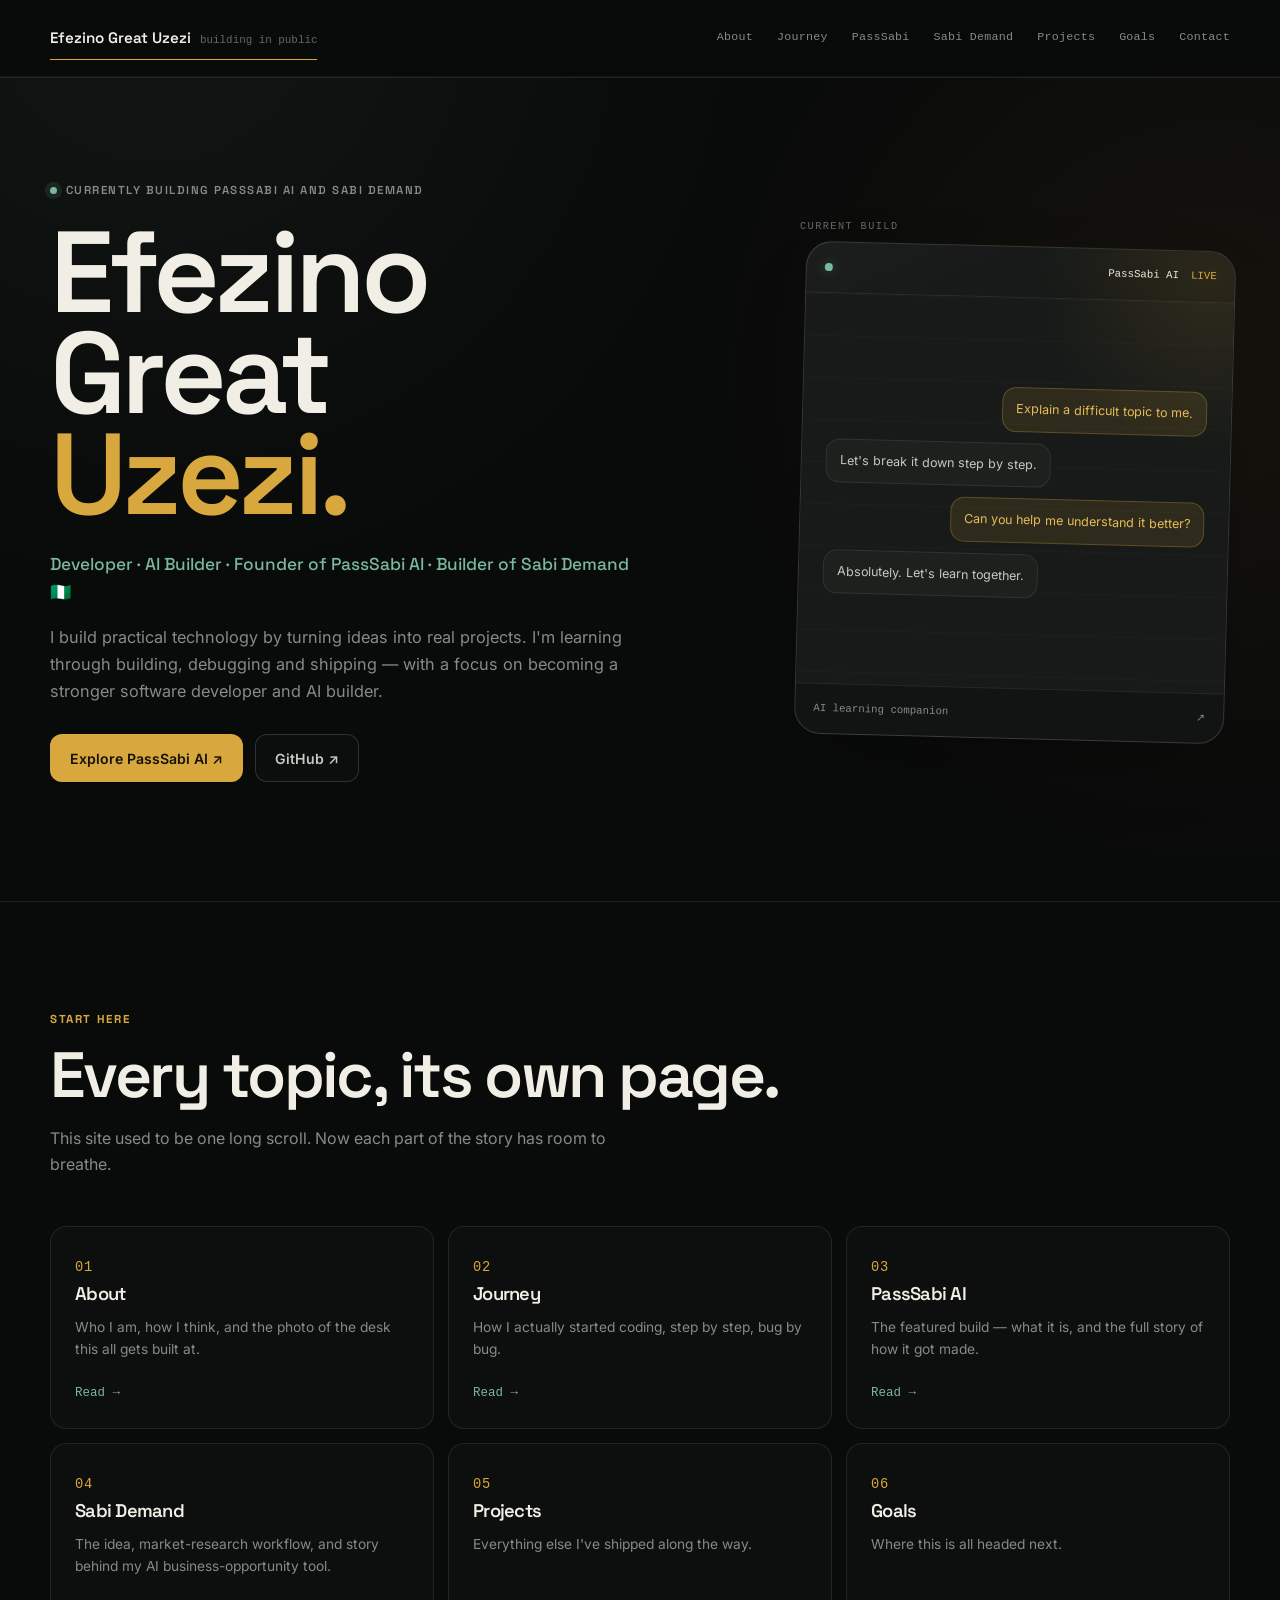
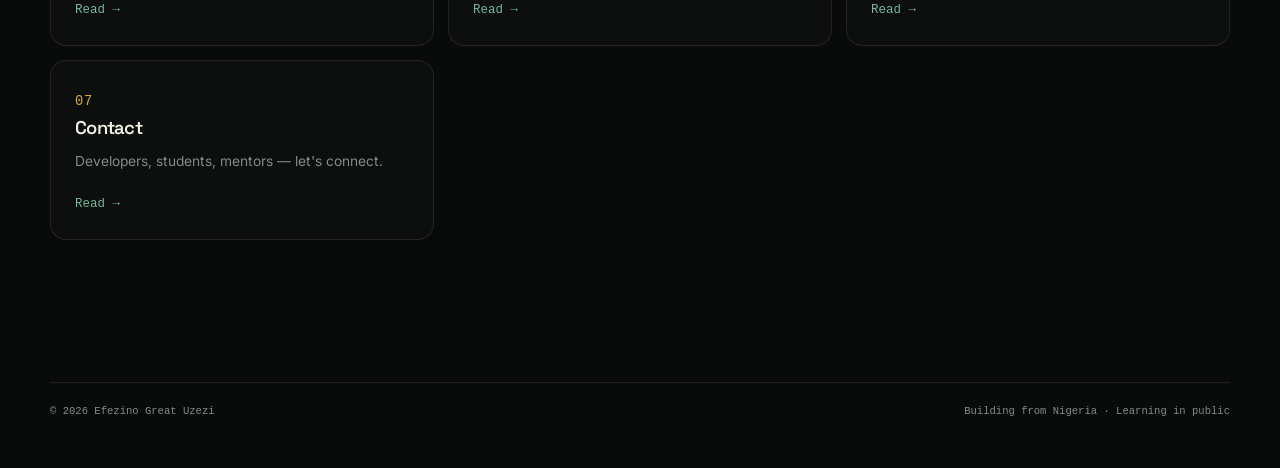
==== commit e61f686e: "Add Sabi Demand to portfolio homepage" ====
--- a/index.html
+++ b/index.html
@@ -6,12 +6,12 @@
 
   <title>Efezino Great Uzezi | Developer, AI Builder & Founder</title>
 
-  <meta name="description" content="Efezino Great Uzezi is a Nigerian developer and AI builder building practical software, including PassSabi AI." />
+  <meta name="description" content="Efezino Great Uzezi is a Nigerian developer and AI builder building practical software, including PassSabi AI and Sabi Demand." />
   <meta name="author" content="Efezino Great Uzezi" />
   <meta name="google-site-verification" content="Mf2dahPoH0BTtR7LbX8cLjKeB5iDqpVoZl4-OnSvenU" />
 
   <meta property="og:title" content="Efezino Great Uzezi | Developer, AI Builder & Founder" />
-  <meta property="og:description" content="Efezino Great Uzezi is a Nigerian developer and AI builder building practical software, including PassSabi AI." />
+  <meta property="og:description" content="Efezino Great Uzezi is a Nigerian developer and AI builder building practical software, including PassSabi AI and Sabi Demand." />
   <meta property="og:type" content="website" />
 
   <meta name="theme-color" content="#090a0a" />
@@ -67,6 +67,7 @@
       <a href="about.html">About</a>
       <a href="journey.html">Journey</a>
       <a href="passsabi.html">PassSabi</a>
+      <a href="sabi-demand.html">Sabi Demand</a>
       <a href="projects.html">Projects</a>
       <a href="goals.html">Goals</a>
       <a href="contact.html">Contact</a>
@@ -84,7 +85,7 @@
         <div class="hero__content reveal">
           <p class="eyebrow">
             <span class="eyebrow__dot" aria-hidden="true"></span>
-            currently building PassSabi AI
+            currently building PassSabi AI and Sabi Demand
           </p>
 
           <h1 id="hero-title" class="hero__title">
@@ -93,7 +94,7 @@
           </h1>
 
           <p class="hero__role">
-            Developer &middot; AI Builder &middot; Founder of PassSabi AI
+            Developer &middot; AI Builder &middot; Founder of PassSabi AI &middot; Builder of Sabi Demand
             <span aria-hidden="true">🇳🇬</span>
           </p>
 
@@ -179,9 +180,18 @@
             <span class="go">Read &rarr;</span>
           </a>
 
+          <a class="explore-card" href="sabi-demand.html">
+            <div>
+              <p class="explore-card__number">04</p>
+              <h3>Sabi Demand</h3>
+              <p>The idea, market-research workflow, and story behind my AI business-opportunity tool.</p>
+            </div>
+            <span class="go">Read &rarr;</span>
+          </a>
+
           <a class="explore-card" href="projects.html">
             <div>
-              <p class="explore-card__number">04</p>
+              <p class="explore-card__number">05</p>
               <h3>Projects</h3>
               <p>Everything else I've shipped along the way.</p>
             </div>
@@ -190,7 +200,7 @@
 
           <a class="explore-card" href="goals.html">
             <div>
-              <p class="explore-card__number">05</p>
+              <p class="explore-card__number">06</p>
               <h3>Goals</h3>
               <p>Where this is all headed next.</p>
             </div>
@@ -199,7 +209,7 @@
 
           <a class="explore-card" href="contact.html">
             <div>
-              <p class="explore-card__number">06</p>
+              <p class="explore-card__number">07</p>
               <h3>Contact</h3>
               <p>Developers, students, mentors &mdash; let's connect.</p>
             </div>
